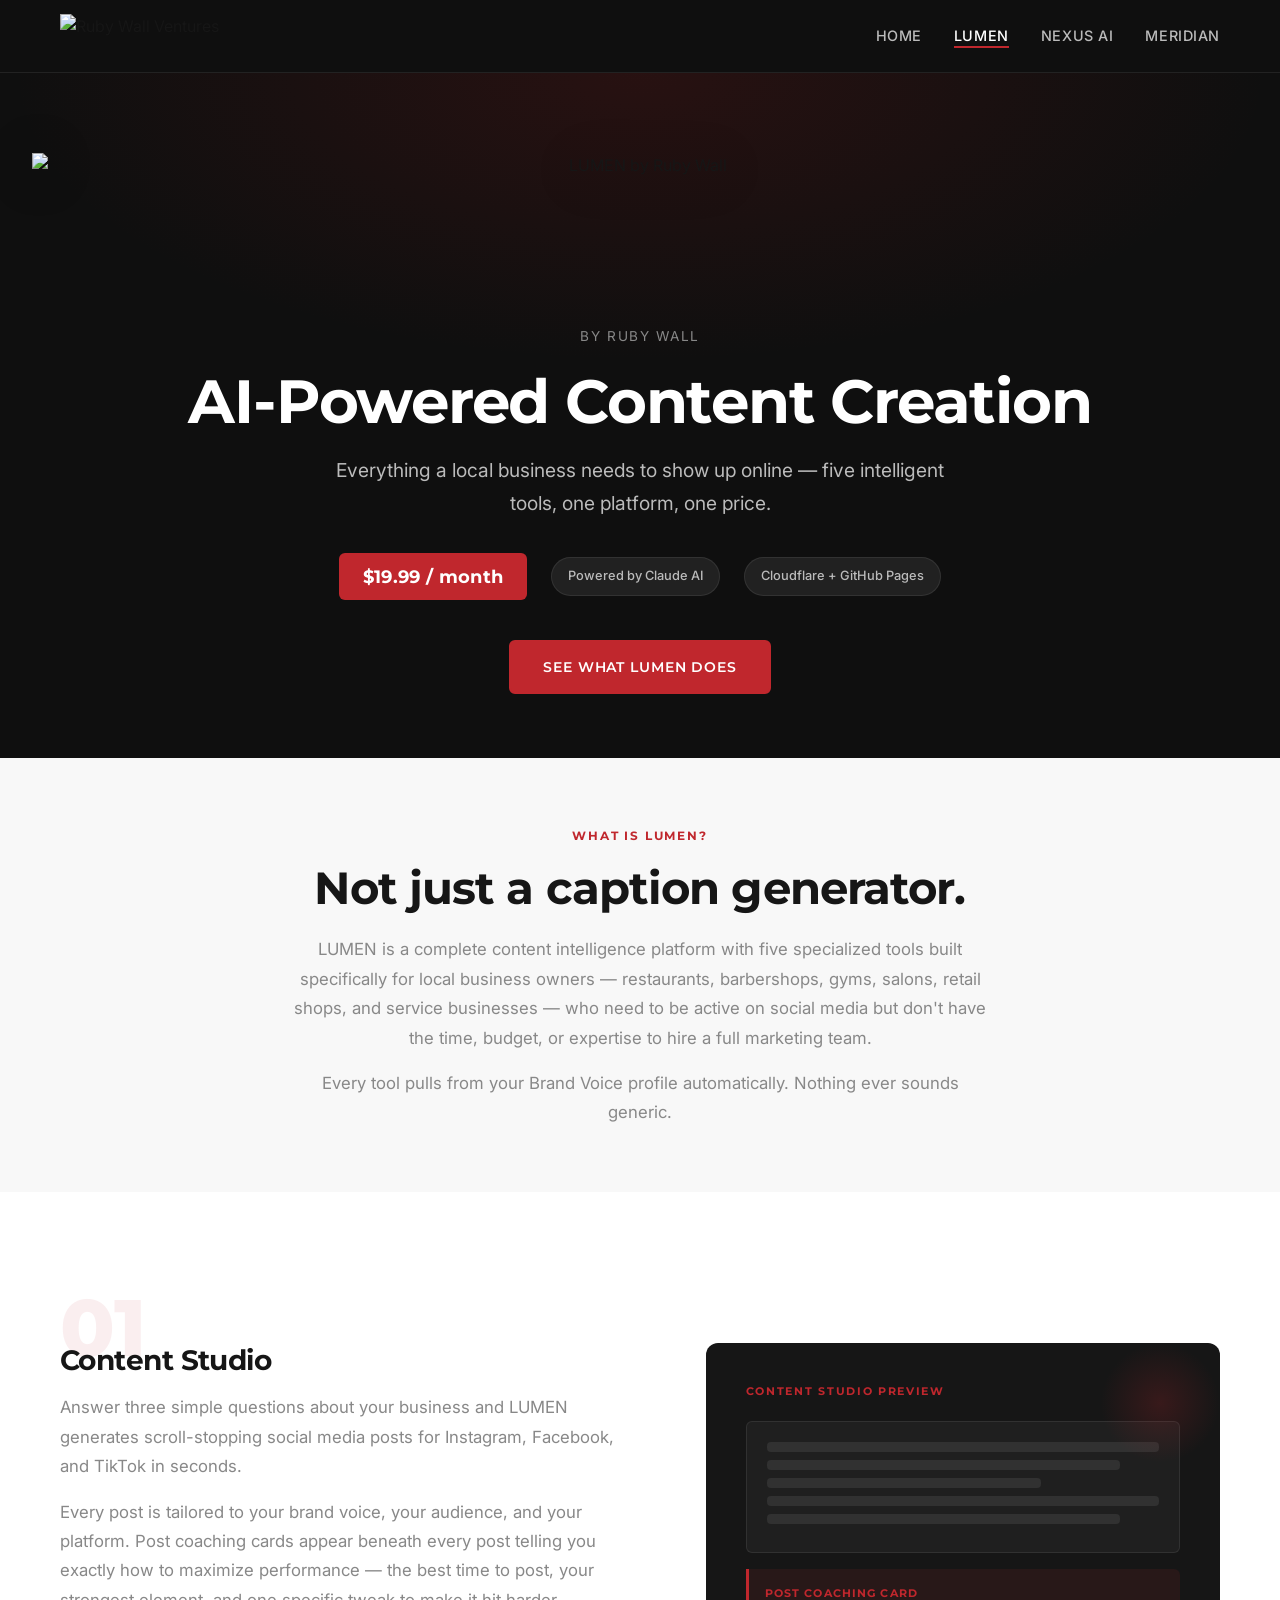
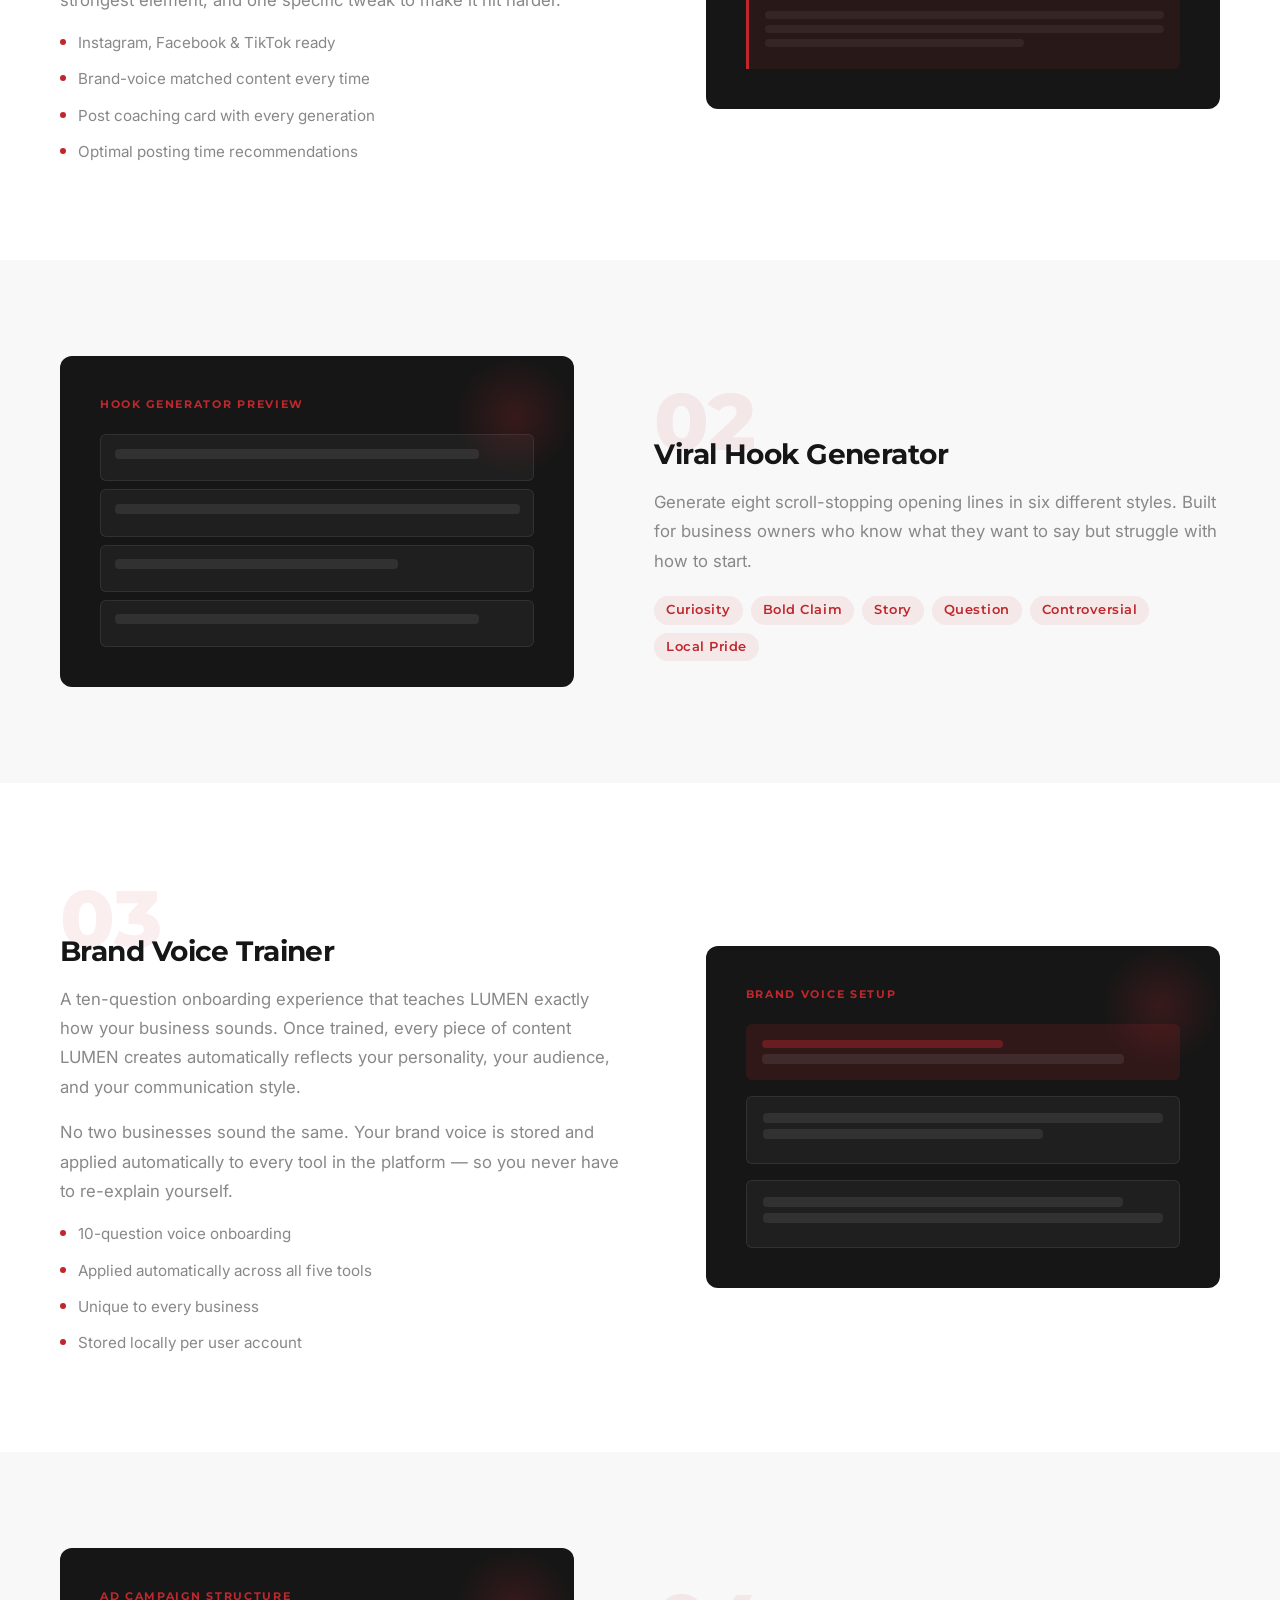
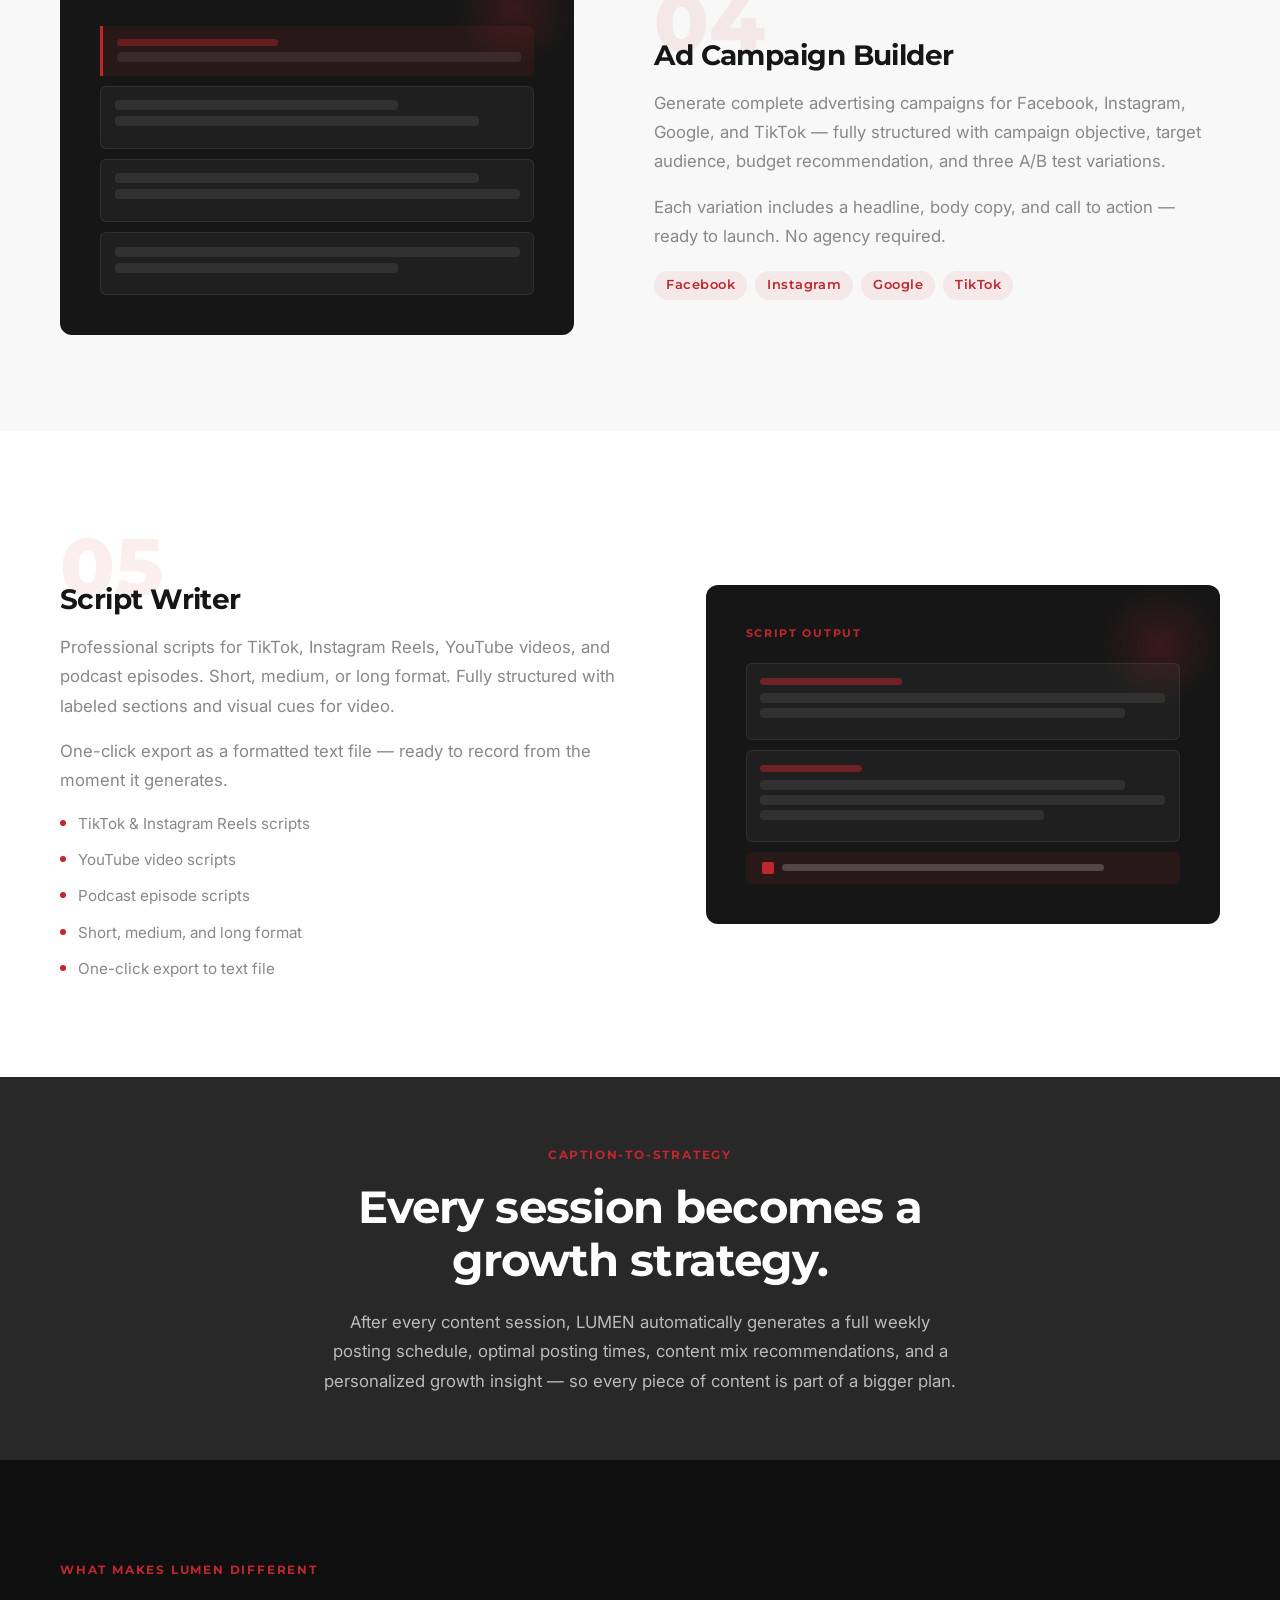
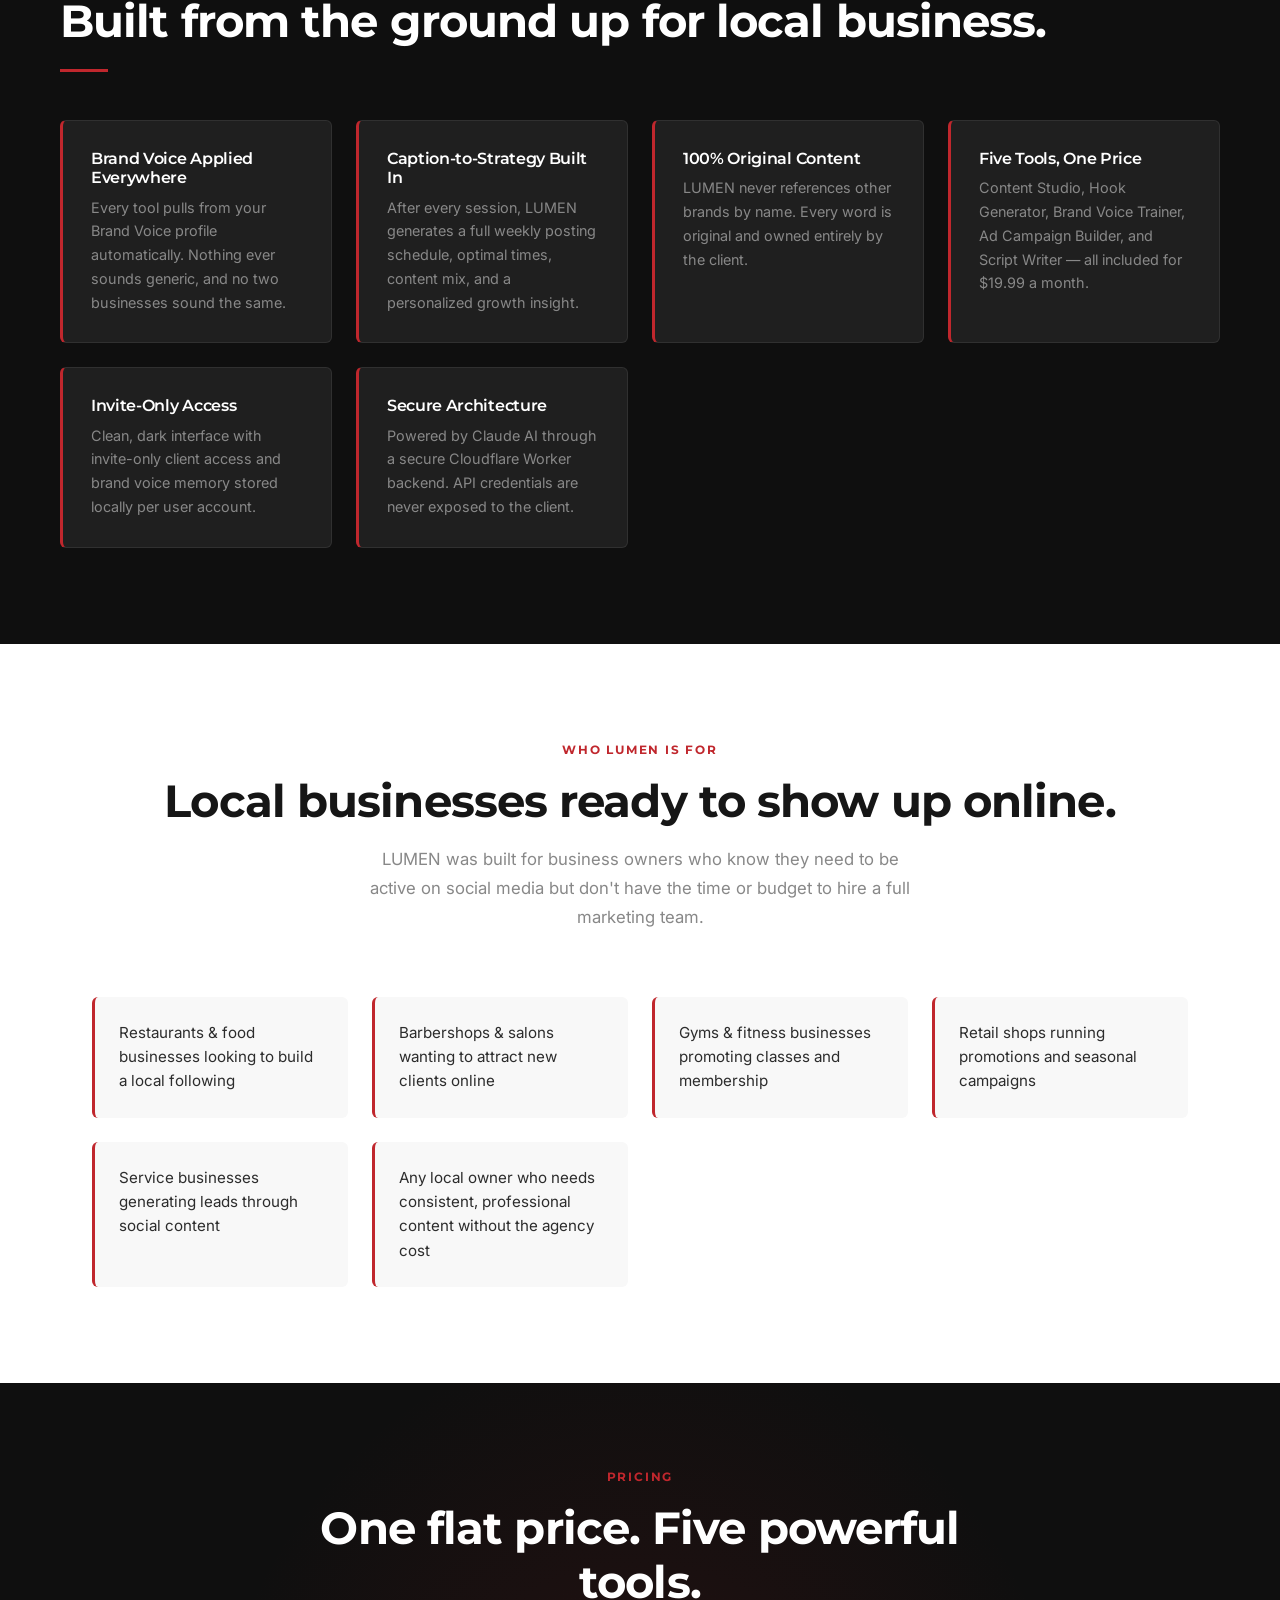
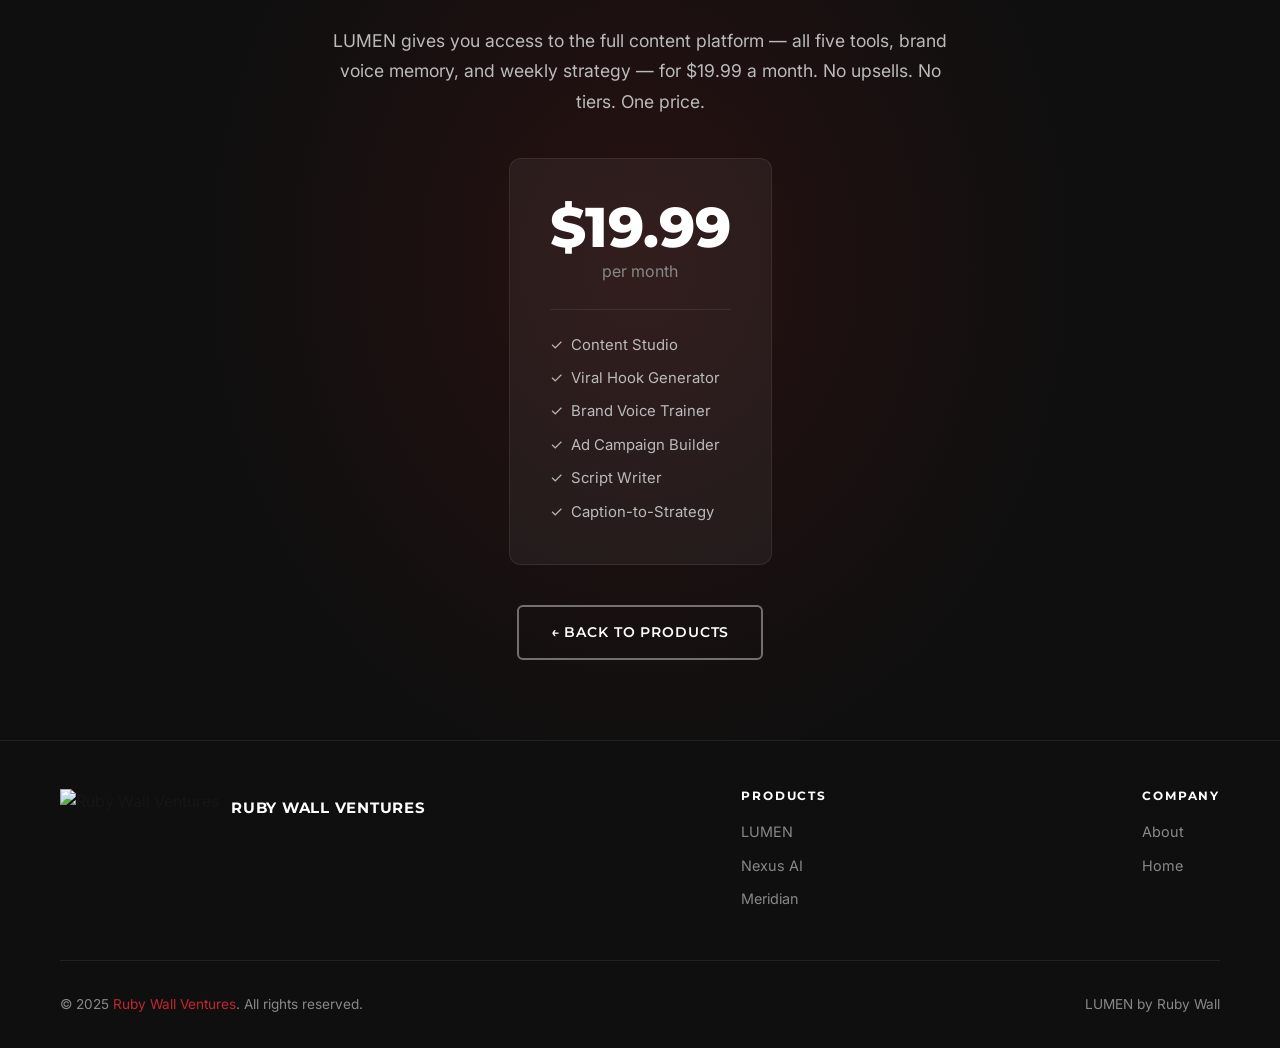
==== lumen.html @ 27b9ac01 "Update lumen.html" ====
<!DOCTYPE html>
<html lang="en">
<head>
  <meta charset="UTF-8" />
  <meta name="viewport" content="width=device-width, initial-scale=1.0" />
  <title>LUMEN — AI Content Creation Platform | Ruby Wall Ventures</title>
  <meta name="description" content="LUMEN is an AI-powered content creation platform built for small and local businesses. Five specialized tools — social posts, viral hooks, brand voice, ad campaigns, and scripts — all for $19.99/month." />
  <link rel="preconnect" href="https://fonts.googleapis.com" />
  <link href="https://fonts.googleapis.com/css2?family=Montserrat:wght@400;600;700;800&family=Inter:wght@400;500;600&display=swap" rel="stylesheet" />
  <link rel="stylesheet" href="css/style.css" />
  <style>
    .lumen-accent { color: #C0272D; }

    .tools-section {
      padding: 6rem 2rem;
      background: var(--light-1);
    }

    .tools-section.alt {
      background: var(--light-2);
    }

    .tool-block {
      max-width: var(--max-width);
      margin: 0 auto;
      display: grid;
      grid-template-columns: 1.1fr 1fr;
      gap: 5rem;
      align-items: center;
    }

    .tool-block.reverse {
      direction: rtl;
    }

    .tool-block.reverse > * {
      direction: ltr;
    }

    .tool-number {
      font-family: 'Montserrat', sans-serif;
      font-size: 5rem;
      font-weight: 800;
      color: rgba(192,39,45,0.08);
      line-height: 1;
      margin-bottom: -1.5rem;
    }

    .tool-content h3 {
      color: var(--dark-2);
      font-size: 1.75rem;
      margin-bottom: 1rem;
    }

    .tool-content p {
      color: var(--gray-mid);
      margin-bottom: 1rem;
    }

    .tool-styles {
      display: flex;
      flex-wrap: wrap;
      gap: 0.5rem;
      margin-top: 1.25rem;
    }

    .style-chip {
      background: rgba(192,39,45,0.08);
      color: var(--red-bright);
      font-size: 0.8rem;
      font-weight: 600;
      padding: 4px 12px;
      border-radius: 20px;
      font-family: 'Montserrat', sans-serif;
      letter-spacing: 0.04em;
    }

    .tool-visual {
      background: var(--dark-2);
      border-radius: var(--radius-md);
      padding: 2.5rem;
      position: relative;
      overflow: hidden;
    }

    .tool-visual::before {
      content: '';
      position: absolute;
      top: 0; right: 0;
      width: 120px; height: 120px;
      background: radial-gradient(circle, rgba(192,39,45,0.2) 0%, transparent 70%);
    }

    .tool-visual-label {
      font-family: 'Montserrat', sans-serif;
      font-size: 0.7rem;
      font-weight: 700;
      letter-spacing: 0.15em;
      text-transform: uppercase;
      color: var(--red-bright);
      margin-bottom: 1.25rem;
    }

    .mock-post {
      background: var(--dark-3);
      border-radius: var(--radius-sm);
      padding: 1.25rem;
      border: 1px solid var(--border-dark);
    }

    .mock-post-line {
      height: 10px;
      background: rgba(255,255,255,0.08);
      border-radius: 4px;
      margin-bottom: 8px;
    }

    .mock-post-line.short { width: 70%; }
    .mock-post-line.med { width: 90%; }
    .mock-post-line.full { width: 100%; }

    .mock-coaching {
      margin-top: 1rem;
      background: rgba(192,39,45,0.1);
      border-left: 3px solid var(--red-bright);
      border-radius: 0 var(--radius-sm) var(--radius-sm) 0;
      padding: 1rem;
    }

    .mock-coaching-title {
      font-size: 0.7rem;
      font-weight: 700;
      letter-spacing: 0.1em;
      text-transform: uppercase;
      color: var(--red-bright);
      margin-bottom: 0.5rem;
      font-family: 'Montserrat', sans-serif;
    }

    .mock-coaching-line {
      height: 8px;
      background: rgba(255,255,255,0.06);
      border-radius: 4px;
      margin-bottom: 6px;
    }

    .mock-coaching-line.short { width: 65%; }

    .what-different {
      background: var(--dark-1);
      padding: 6rem 2rem;
    }

    .what-different-inner {
      max-width: var(--max-width);
      margin: 0 auto;
    }

    .what-different h2 {
      color: var(--light-1);
    }

    .differentiators {
      display: grid;
      grid-template-columns: repeat(auto-fit, minmax(260px, 1fr));
      gap: 1.5rem;
      margin-top: 3rem;
    }

    .differentiator {
      background: var(--dark-3);
      border-radius: var(--radius-sm);
      padding: 1.75rem;
      border: 1px solid var(--border-dark);
      border-left: 3px solid var(--red-bright);
    }

    .differentiator h4 {
      color: var(--light-1);
      margin-bottom: 0.5rem;
      font-size: 1rem;
    }

    .differentiator p {
      color: var(--gray-mid);
      font-size: 0.9rem;
      line-height: 1.65;
    }

    @media (max-width: 860px) {
      .tool-block {
        grid-template-columns: 1fr;
        gap: 2.5rem;
      }
      .tool-block.reverse { direction: ltr; }
      .tool-visual { display: none; }
    }
  </style>
</head>
<body>

  <!-- NAVIGATION -->
  <nav class="nav">
    <div class="nav-inner">
      <a class="nav-logo" href="index.html">
        <img src="images/logo-rwv.png.PNG" alt="Ruby Wall Ventures" />
      </a>
      <ul class="nav-links">
        <li><a href="index.html">Home</a></li>
        <li><a href="lumen.html" class="active">LUMEN</a></li>
        <li><a href="nexus.html">Nexus AI</a></li>
        <li><a href="meridian.html">Meridian</a></li>
      </ul>
      <button class="nav-toggle" aria-label="Toggle menu" onclick="toggleMenu()">
        <span></span><span></span><span></span>
      </button>
    </div>
    <div class="mobile-menu" id="mobileMenu">
      <a href="index.html">Home</a>
      <a href="lumen.html">LUMEN</a>
      <a href="nexus.html">Nexus AI</a>
      <a href="meridian.html">Meridian</a>
    </div>
  </nav>

  <!-- HERO -->
  <section class="hero-product">
    <img src="images/logo-lumen.png.PNG" alt="LUMEN by Ruby Wall" class="hero-product-logo" />
    <p class="hero-product-powered">By Ruby Wall</p>
    <h1>AI-Powered Content Creation</h1>
    <p class="hero-product-tagline">
      Everything a local business needs to show up online — five intelligent tools, one platform, one price.
    </p>
    <div class="hero-product-meta">
      <span class="price-badge">$19.99 / month</span>
      <span class="tech-tag">Powered by Claude AI</span>
      <span class="tech-tag">Cloudflare + GitHub Pages</span>
    </div>
    <a href="#tools" class="btn btn-primary">See What LUMEN Does</a>
  </section>

  <!-- OVERVIEW -->
  <section class="features-section gray" style="padding: 4rem 2rem;">
    <div class="container text-center" style="max-width:760px;">
      <span class="section-label">What Is LUMEN?</span>
      <h2 style="color:var(--dark-2); margin-bottom:1.25rem;">Not just a caption generator.</h2>
      <p style="color:var(--gray-mid);">LUMEN is a complete content intelligence platform with five specialized tools built specifically for local business owners — restaurants, barbershops, gyms, salons, retail shops, and service businesses — who need to be active on social media but don't have the time, budget, or expertise to hire a full marketing team.</p>
      <p style="color:var(--gray-mid); margin-top:1rem;">Every tool pulls from your Brand Voice profile automatically. Nothing ever sounds generic.</p>
    </div>
  </section>

  <!-- THE FIVE TOOLS -->
  <div id="tools">

    <!-- Tool 1: Content Studio -->
    <section class="tools-section">
      <div class="tool-block">
        <div class="tool-content">
          <div class="tool-number">01</div>
          <h3>Content Studio</h3>
          <p>Answer three simple questions about your business and LUMEN generates scroll-stopping social media posts for Instagram, Facebook, and TikTok in seconds.</p>
          <p>Every post is tailored to your brand voice, your audience, and your platform. Post coaching cards appear beneath every post telling you exactly how to maximize performance — the best time to post, your strongest element, and one specific tweak to make it hit harder.</p>
          <ul class="bullet-list mt-1">
            <li>Instagram, Facebook &amp; TikTok ready</li>
            <li>Brand-voice matched content every time</li>
            <li>Post coaching card with every generation</li>
            <li>Optimal posting time recommendations</li>
          </ul>
        </div>
        <div class="tool-visual">
          <div class="tool-visual-label">Content Studio Preview</div>
          <div class="mock-post">
            <div class="mock-post-line full"></div>
            <div class="mock-post-line med"></div>
            <div class="mock-post-line short"></div>
            <div class="mock-post-line full"></div>
            <div class="mock-post-line med"></div>
          </div>
          <div class="mock-coaching">
            <div class="mock-coaching-title">Post Coaching Card</div>
            <div class="mock-coaching-line full"></div>
            <div class="mock-coaching-line med"></div>
            <div class="mock-coaching-line short"></div>
          </div>
        </div>
      </div>
    </section>

    <!-- Tool 2: Viral Hook Generator -->
    <section class="tools-section alt">
      <div class="tool-block reverse">
        <div class="tool-content">
          <div class="tool-number">02</div>
          <h3>Viral Hook Generator</h3>
          <p>Generate eight scroll-stopping opening lines in six different styles. Built for business owners who know what they want to say but struggle with how to start.</p>
          <div class="tool-styles">
            <span class="style-chip">Curiosity</span>
            <span class="style-chip">Bold Claim</span>
            <span class="style-chip">Story</span>
            <span class="style-chip">Question</span>
            <span class="style-chip">Controversial</span>
            <span class="style-chip">Local Pride</span>
          </div>
        </div>
        <div class="tool-visual">
          <div class="tool-visual-label">Hook Generator Preview</div>
          <div style="display:flex;flex-direction:column;gap:8px;">
            <div class="mock-post" style="padding:0.85rem;">
              <div class="mock-post-line med"></div>
            </div>
            <div class="mock-post" style="padding:0.85rem;">
              <div class="mock-post-line full"></div>
            </div>
            <div class="mock-post" style="padding:0.85rem;">
              <div class="mock-post-line short"></div>
            </div>
            <div class="mock-post" style="padding:0.85rem;">
              <div class="mock-post-line med"></div>
            </div>
          </div>
        </div>
      </div>
    </section>

    <!-- Tool 3: Brand Voice Trainer -->
    <section class="tools-section">
      <div class="tool-block">
        <div class="tool-content">
          <div class="tool-number">03</div>
          <h3>Brand Voice Trainer</h3>
          <p>A ten-question onboarding experience that teaches LUMEN exactly how your business sounds. Once trained, every piece of content LUMEN creates automatically reflects your personality, your audience, and your communication style.</p>
          <p>No two businesses sound the same. Your brand voice is stored and applied automatically to every tool in the platform — so you never have to re-explain yourself.</p>
          <ul class="bullet-list mt-1">
            <li>10-question voice onboarding</li>
            <li>Applied automatically across all five tools</li>
            <li>Unique to every business</li>
            <li>Stored locally per user account</li>
          </ul>
        </div>
        <div class="tool-visual">
          <div class="tool-visual-label">Brand Voice Setup</div>
          <div style="display:flex;flex-direction:column;gap:1rem;">
            <div style="background:rgba(192,39,45,0.15);border-radius:6px;padding:1rem;">
              <div style="height:8px;background:rgba(192,39,45,0.4);border-radius:4px;width:60%;margin-bottom:6px;"></div>
              <div class="mock-post-line med" style="margin:0;"></div>
            </div>
            <div style="background:var(--dark-3);border-radius:6px;padding:1rem;border:1px solid var(--border-dark);">
              <div class="mock-post-line full" style="margin-bottom:6px;"></div>
              <div class="mock-post-line short"></div>
            </div>
            <div style="background:var(--dark-3);border-radius:6px;padding:1rem;border:1px solid var(--border-dark);">
              <div class="mock-post-line med" style="margin-bottom:6px;"></div>
              <div class="mock-post-line full"></div>
            </div>
          </div>
        </div>
      </div>
    </section>

    <!-- Tool 4: Ad Campaign Builder -->
    <section class="tools-section alt">
      <div class="tool-block reverse">
        <div class="tool-content">
          <div class="tool-number">04</div>
          <h3>Ad Campaign Builder</h3>
          <p>Generate complete advertising campaigns for Facebook, Instagram, Google, and TikTok — fully structured with campaign objective, target audience, budget recommendation, and three A/B test variations.</p>
          <p>Each variation includes a headline, body copy, and call to action — ready to launch. No agency required.</p>
          <div class="tool-styles" style="margin-top:1.25rem;">
            <span class="style-chip">Facebook</span>
            <span class="style-chip">Instagram</span>
            <span class="style-chip">Google</span>
            <span class="style-chip">TikTok</span>
          </div>
        </div>
        <div class="tool-visual">
          <div class="tool-visual-label">Ad Campaign Structure</div>
          <div style="display:flex;flex-direction:column;gap:10px;">
            <div style="background:rgba(192,39,45,0.1);border-left:3px solid var(--red-bright);padding:0.85rem;border-radius:0 6px 6px 0;">
              <div style="height:7px;background:rgba(192,39,45,0.4);border-radius:4px;width:40%;margin-bottom:6px;"></div>
              <div class="mock-post-line full" style="margin:0;"></div>
            </div>
            <div class="mock-post" style="padding:0.85rem;">
              <div class="mock-post-line short" style="margin-bottom:6px;"></div>
              <div class="mock-post-line med"></div>
            </div>
            <div class="mock-post" style="padding:0.85rem;">
              <div class="mock-post-line med" style="margin-bottom:6px;"></div>
              <div class="mock-post-line full"></div>
            </div>
            <div class="mock-post" style="padding:0.85rem;">
              <div class="mock-post-line full" style="margin-bottom:6px;"></div>
              <div class="mock-post-line short"></div>
            </div>
          </div>
        </div>
      </div>
    </section>

    <!-- Tool 5: Script Writer -->
    <section class="tools-section">
      <div class="tool-block">
        <div class="tool-content">
          <div class="tool-number">05</div>
          <h3>Script Writer</h3>
          <p>Professional scripts for TikTok, Instagram Reels, YouTube videos, and podcast episodes. Short, medium, or long format. Fully structured with labeled sections and visual cues for video.</p>
          <p>One-click export as a formatted text file — ready to record from the moment it generates.</p>
          <ul class="bullet-list mt-1">
            <li>TikTok &amp; Instagram Reels scripts</li>
            <li>YouTube video scripts</li>
            <li>Podcast episode scripts</li>
            <li>Short, medium, and long format</li>
            <li>One-click export to text file</li>
          </ul>
        </div>
        <div class="tool-visual">
          <div class="tool-visual-label">Script Output</div>
          <div style="display:flex;flex-direction:column;gap:10px;">
            <div style="background:rgba(255,255,255,0.04);border-radius:6px;padding:0.85rem;border:1px solid var(--border-dark);">
              <div style="height:7px;background:rgba(192,39,45,0.5);border-radius:4px;width:35%;margin-bottom:8px;"></div>
              <div class="mock-post-line full" style="margin-bottom:5px;"></div>
              <div class="mock-post-line med"></div>
            </div>
            <div style="background:rgba(255,255,255,0.04);border-radius:6px;padding:0.85rem;border:1px solid var(--border-dark);">
              <div style="height:7px;background:rgba(192,39,45,0.5);border-radius:4px;width:25%;margin-bottom:8px;"></div>
              <div class="mock-post-line med" style="margin-bottom:5px;"></div>
              <div class="mock-post-line full" style="margin-bottom:5px;"></div>
              <div class="mock-post-line short"></div>
            </div>
            <div style="background:rgba(192,39,45,0.1);border-radius:6px;padding:0.6rem 1rem;cursor:pointer;display:flex;align-items:center;gap:8px;">
              <div style="width:12px;height:12px;background:var(--red-bright);border-radius:2px;flex-shrink:0;"></div>
              <div style="height:7px;background:rgba(255,255,255,0.2);border-radius:4px;width:80%;"></div>
            </div>
          </div>
        </div>
      </div>
    </section>

  </div><!-- end #tools -->

  <!-- CAPTION TO STRATEGY -->
  <section style="padding:4rem 2rem;background:var(--dark-4);">
    <div class="container text-center" style="max-width:700px;">
      <span class="section-label">Caption-to-Strategy</span>
      <h2 style="color:var(--light-1);margin-bottom:1.25rem;">Every session becomes a growth strategy.</h2>
      <p style="color:var(--gray-light);">After every content session, LUMEN automatically generates a full weekly posting schedule, optimal posting times, content mix recommendations, and a personalized growth insight — so every piece of content is part of a bigger plan.</p>
    </div>
  </section>

  <!-- WHAT MAKES LUMEN DIFFERENT -->
  <section class="what-different">
    <div class="what-different-inner">
      <span class="section-label">What Makes LUMEN Different</span>
      <h2>Built from the ground up for local business.</h2>
      <div class="divider"></div>
      <div class="differentiators">
        <div class="differentiator">
          <h4>Brand Voice Applied Everywhere</h4>
          <p>Every tool pulls from your Brand Voice profile automatically. Nothing ever sounds generic, and no two businesses sound the same.</p>
        </div>
        <div class="differentiator">
          <h4>Caption-to-Strategy Built In</h4>
          <p>After every session, LUMEN generates a full weekly posting schedule, optimal times, content mix, and a personalized growth insight.</p>
        </div>
        <div class="differentiator">
          <h4>100% Original Content</h4>
          <p>LUMEN never references other brands by name. Every word is original and owned entirely by the client.</p>
        </div>
        <div class="differentiator">
          <h4>Five Tools, One Price</h4>
          <p>Content Studio, Hook Generator, Brand Voice Trainer, Ad Campaign Builder, and Script Writer — all included for $19.99 a month.</p>
        </div>
        <div class="differentiator">
          <h4>Invite-Only Access</h4>
          <p>Clean, dark interface with invite-only client access and brand voice memory stored locally per user account.</p>
        </div>
        <div class="differentiator">
          <h4>Secure Architecture</h4>
          <p>Powered by Claude AI through a secure Cloudflare Worker backend. API credentials are never exposed to the client.</p>
        </div>
      </div>
    </div>
  </section>

  <!-- WHO IT'S FOR -->
  <section class="audience-section">
    <div class="container">
      <div class="section-header">
        <span class="section-label">Who LUMEN Is For</span>
        <h2 style="color:var(--dark-2);">Local businesses ready to show up online.</h2>
        <p>LUMEN was built for business owners who know they need to be active on social media but don't have the time or budget to hire a full marketing team.</p>
      </div>
      <div class="audience-grid">
        <div class="audience-item">Restaurants &amp; food businesses looking to build a local following</div>
        <div class="audience-item">Barbershops &amp; salons wanting to attract new clients online</div>
        <div class="audience-item">Gyms &amp; fitness businesses promoting classes and membership</div>
        <div class="audience-item">Retail shops running promotions and seasonal campaigns</div>
        <div class="audience-item">Service businesses generating leads through social content</div>
        <div class="audience-item">Any local owner who needs consistent, professional content without the agency cost</div>
      </div>
    </div>
  </section>

  <!-- PRICING CTA -->
  <section class="cta-section">
    <div class="cta-inner">
      <span class="section-label">Pricing</span>
      <h2>One flat price. Five powerful tools.</h2>
      <p>LUMEN gives you access to the full content platform — all five tools, brand voice memory, and weekly strategy — for $19.99 a month. No upsells. No tiers. One price.</p>
      <div style="background:rgba(255,255,255,0.05);border:1px solid var(--border-dark);border-radius:var(--radius-md);padding:2.5rem;margin-bottom:2.5rem;display:inline-block;">
        <div style="font-family:'Montserrat',sans-serif;font-size:3.5rem;font-weight:800;color:var(--light-1);line-height:1;">$19.99</div>
        <div style="color:var(--gray-mid);font-size:1rem;margin-top:0.25rem;">per month</div>
        <div style="height:1px;background:var(--border-dark);margin:1.5rem 0;"></div>
        <ul style="list-style:none;display:flex;flex-direction:column;gap:0.6rem;text-align:left;">
          <li style="color:var(--gray-light);font-size:0.93rem;">✓&nbsp; Content Studio</li>
          <li style="color:var(--gray-light);font-size:0.93rem;">✓&nbsp; Viral Hook Generator</li>
          <li style="color:var(--gray-light);font-size:0.93rem;">✓&nbsp; Brand Voice Trainer</li>
          <li style="color:var(--gray-light);font-size:0.93rem;">✓&nbsp; Ad Campaign Builder</li>
          <li style="color:var(--gray-light);font-size:0.93rem;">✓&nbsp; Script Writer</li>
          <li style="color:var(--gray-light);font-size:0.93rem;">✓&nbsp; Caption-to-Strategy</li>
        </ul>
      </div>
      <div class="cta-actions">
        <a href="index.html#products" class="btn btn-outline">← Back to Products</a>
      </div>
    </div>
  </section>

  <!-- FOOTER -->
  <footer class="footer">
    <div class="footer-inner">
      <div class="footer-top">
        <div class="footer-brand">
          <img src="images/logo-rwv.png.PNG" alt="Ruby Wall Ventures" />
          <span class="footer-brand-name">Ruby Wall Ventures</span>
        </div>
        <div class="footer-links-group">
          <h5>Products</h5>
          <ul>
            <li><a href="lumen.html">LUMEN</a></li>
            <li><a href="nexus.html">Nexus AI</a></li>
            <li><a href="meridian.html">Meridian</a></li>
          </ul>
        </div>
        <div class="footer-links-group">
          <h5>Company</h5>
          <ul>
            <li><a href="index.html#about">About</a></li>
            <li><a href="index.html">Home</a></li>
          </ul>
        </div>
      </div>
      <div class="footer-bottom">
        <p class="footer-copy">&copy; 2025 <span>Ruby Wall Ventures</span>. All rights reserved.</p>
        <p class="footer-tagline">LUMEN by Ruby Wall</p>
      </div>
    </div>
  </footer>

  <script>
    function toggleMenu() {
      document.getElementById('mobileMenu').classList.toggle('open');
    }
  </script>

</body>
</html>
---- css/style.css ----
/* ===== CSS VARIABLES & RESET ===== */
:root {
  --red-primary: #8B1A1A;
  --red-light: #B02020;
  --red-bright: #C0272D;
  --charcoal: #2C2C2C;
  --dark-1: #0F0F0F;
  --dark-2: #161616;
  --dark-3: #1F1F1F;
  --dark-4: #282828;
  --light-1: #FFFFFF;
  --light-2: #F8F8F8;
  --light-3: #EDEDED;
  --gray-mid: #888888;
  --gray-light: #BBBBBB;
  --border-dark: rgba(255,255,255,0.08);
  --border-light: rgba(0,0,0,0.08);
  --shadow-sm: 0 2px 8px rgba(0,0,0,0.15);
  --shadow-md: 0 4px 24px rgba(0,0,0,0.25);
  --shadow-lg: 0 8px 48px rgba(0,0,0,0.35);
  --transition: 0.25s ease;
  --radius-sm: 6px;
  --radius-md: 12px;
  --radius-lg: 20px;
  --max-width: 1160px;
}

*, *::before, *::after {
  box-sizing: border-box;
  margin: 0;
  padding: 0;
}

html {
  scroll-behavior: smooth;
}

body {
  font-family: 'Inter', -apple-system, BlinkMacSystemFont, 'Segoe UI', sans-serif;
  color: var(--dark-2);
  background: var(--light-1);
  line-height: 1.6;
  -webkit-font-smoothing: antialiased;
}

img {
  max-width: 100%;
  height: auto;
  display: block;
}

a {
  text-decoration: none;
  color: inherit;
}

ul {
  list-style: none;
}

/* ===== TYPOGRAPHY ===== */
h1, h2, h3, h4, h5 {
  font-family: 'Montserrat', 'Inter', sans-serif;
  font-weight: 700;
  line-height: 1.2;
  letter-spacing: -0.02em;
}

h1 { font-size: clamp(2.2rem, 5vw, 3.8rem); }
h2 { font-size: clamp(1.8rem, 3.5vw, 2.8rem); }
h3 { font-size: clamp(1.3rem, 2.5vw, 1.8rem); }
h4 { font-size: 1.2rem; font-weight: 600; }

p {
  font-size: 1.05rem;
  line-height: 1.75;
  color: inherit;
}

/* ===== NAVIGATION ===== */
.nav {
  position: sticky;
  top: 0;
  z-index: 1000;
  background: var(--dark-1);
  border-bottom: 1px solid var(--border-dark);
  padding: 0 2rem;
}

.nav-inner {
  max-width: var(--max-width);
  margin: 0 auto;
  display: flex;
  align-items: center;
  justify-content: space-between;
  height: 72px;
}

.nav-logo {
  display: flex;
  align-items: center;
  gap: 12px;
  flex-shrink: 0;
}

.nav-logo img {
  height: 44px;
  width: auto;
}

.nav-logo-text {
  font-family: 'Montserrat', sans-serif;
  font-weight: 700;
  font-size: 1rem;
  color: var(--light-1);
  letter-spacing: 0.05em;
  text-transform: uppercase;
}

.nav-links {
  display: flex;
  align-items: center;
  gap: 2rem;
}

.nav-links a {
  color: var(--gray-light);
  font-size: 0.9rem;
  font-weight: 500;
  letter-spacing: 0.04em;
  text-transform: uppercase;
  transition: color var(--transition);
  position: relative;
}

.nav-links a::after {
  content: '';
  position: absolute;
  bottom: -4px;
  left: 0;
  width: 0;
  height: 2px;
  background: var(--red-bright);
  transition: width var(--transition);
}

.nav-links a:hover {
  color: var(--light-1);
}

.nav-links a:hover::after,
.nav-links a.active::after {
  width: 100%;
}

.nav-links a.active {
  color: var(--light-1);
}

.nav-toggle {
  display: none;
  flex-direction: column;
  gap: 5px;
  cursor: pointer;
  padding: 4px;
  background: none;
  border: none;
}

.nav-toggle span {
  display: block;
  width: 24px;
  height: 2px;
  background: var(--light-1);
  transition: var(--transition);
}

.mobile-menu {
  display: none;
  position: absolute;
  top: 72px;
  left: 0;
  right: 0;
  background: var(--dark-2);
  border-bottom: 1px solid var(--border-dark);
  padding: 1.5rem 2rem;
  flex-direction: column;
  gap: 1.2rem;
}

.mobile-menu.open {
  display: flex;
}

.mobile-menu a {
  color: var(--gray-light);
  font-size: 1rem;
  font-weight: 500;
  letter-spacing: 0.04em;
  text-transform: uppercase;
  padding: 0.5rem 0;
  border-bottom: 1px solid var(--border-dark);
  transition: color var(--transition);
}

.mobile-menu a:last-child {
  border-bottom: none;
}

.mobile-menu a:hover {
  color: var(--light-1);
}

/* ===== CONTAINER ===== */
.container {
  max-width: var(--max-width);
  margin: 0 auto;
  padding: 0 2rem;
}

/* ===== BUTTONS ===== */
.btn {
  display: inline-flex;
  align-items: center;
  gap: 8px;
  padding: 0.85rem 2rem;
  border-radius: var(--radius-sm);
  font-family: 'Montserrat', sans-serif;
  font-weight: 600;
  font-size: 0.9rem;
  letter-spacing: 0.06em;
  text-transform: uppercase;
  transition: all var(--transition);
  cursor: pointer;
  border: 2px solid transparent;
}

.btn-primary {
  background: var(--red-bright);
  color: var(--light-1);
  border-color: var(--red-bright);
}

.btn-primary:hover {
  background: var(--red-light);
  border-color: var(--red-light);
  transform: translateY(-1px);
  box-shadow: 0 4px 16px rgba(192, 39, 45, 0.4);
}

.btn-outline {
  background: transparent;
  color: var(--light-1);
  border-color: rgba(255,255,255,0.4);
}

.btn-outline:hover {
  background: rgba(255,255,255,0.1);
  border-color: var(--light-1);
  transform: translateY(-1px);
}

.btn-outline-dark {
  background: transparent;
  color: var(--red-bright);
  border-color: var(--red-bright);
}

.btn-outline-dark:hover {
  background: var(--red-bright);
  color: var(--light-1);
  transform: translateY(-1px);
}

/* ===== SECTION LABELS ===== */
.section-label {
  display: inline-block;
  font-family: 'Montserrat', sans-serif;
  font-size: 0.75rem;
  font-weight: 700;
  letter-spacing: 0.15em;
  text-transform: uppercase;
  color: var(--red-bright);
  margin-bottom: 1rem;
}

/* ===== DIVIDER ===== */
.divider {
  width: 48px;
  height: 3px;
  background: var(--red-bright);
  margin: 1.25rem 0 1.75rem;
}

.divider-center {
  margin: 1.25rem auto 1.75rem;
}

/* ===== HOMEPAGE HERO ===== */
.hero-home {
  background: var(--dark-1);
  min-height: 100vh;
  display: flex;
  flex-direction: column;
  align-items: center;
  justify-content: center;
  text-align: center;
  padding: 6rem 2rem 4rem;
  position: relative;
  overflow: hidden;
}

.hero-home::before {
  content: '';
  position: absolute;
  inset: 0;
  background:
    radial-gradient(ellipse 60% 50% at 50% 0%, rgba(139, 26, 26, 0.18) 0%, transparent 70%),
    radial-gradient(ellipse 40% 30% at 20% 80%, rgba(139, 26, 26, 0.08) 0%, transparent 60%);
  pointer-events: none;
}

.hero-home-logo {
  width: clamp(180px, 25vw, 280px);
  height: auto;
  margin-bottom: 2.5rem;
  position: relative;
  filter: drop-shadow(0 8px 32px rgba(139, 26, 26, 0.3));
}

.hero-home h1 {
  color: var(--light-1);
  margin-bottom: 1.2rem;
  position: relative;
  max-width: 800px;
}

.hero-home h1 span {
  color: var(--red-bright);
}

.hero-home p {
  color: var(--gray-light);
  font-size: clamp(1rem, 2vw, 1.25rem);
  max-width: 600px;
  margin: 0 auto 2.5rem;
  position: relative;
}

.hero-home-actions {
  display: flex;
  gap: 1rem;
  flex-wrap: wrap;
  justify-content: center;
  position: relative;
}

.scroll-hint {
  position: absolute;
  bottom: 2.5rem;
  left: 50%;
  transform: translateX(-50%);
  display: flex;
  flex-direction: column;
  align-items: center;
  gap: 8px;
  color: var(--gray-mid);
  font-size: 0.75rem;
  letter-spacing: 0.1em;
  text-transform: uppercase;
}

.scroll-hint-arrow {
  width: 20px;
  height: 20px;
  border-right: 2px solid var(--gray-mid);
  border-bottom: 2px solid var(--gray-mid);
  transform: rotate(45deg);
  animation: bounce 1.5s infinite;
}

@keyframes bounce {
  0%, 100% { transform: rotate(45deg) translateY(0); }
  50% { transform: rotate(45deg) translateY(4px); }
}

/* ===== PRODUCTS SECTION (HOMEPAGE) ===== */
.products-section {
  background: var(--light-2);
  padding: 6rem 2rem;
}

.section-header {
  text-align: center;
  margin-bottom: 4rem;
}

.section-header .section-label {
  display: block;
  text-align: center;
}

.section-header h2 {
  color: var(--dark-2);
}

.section-header p {
  color: var(--gray-mid);
  max-width: 560px;
  margin: 1rem auto 0;
}

.products-grid {
  display: grid;
  grid-template-columns: repeat(auto-fit, minmax(300px, 1fr));
  gap: 2rem;
  max-width: var(--max-width);
  margin: 0 auto;
}

.product-card {
  background: var(--light-1);
  border-radius: var(--radius-md);
  padding: 2.5rem 2rem;
  box-shadow: var(--shadow-sm);
  border: 1px solid var(--border-light);
  display: flex;
  flex-direction: column;
  align-items: center;
  text-align: center;
  transition: all var(--transition);
  position: relative;
  overflow: hidden;
}

.product-card::before {
  content: '';
  position: absolute;
  top: 0;
  left: 0;
  right: 0;
  height: 3px;
  background: var(--red-bright);
  transform: scaleX(0);
  transition: transform var(--transition);
}

.product-card:hover {
  box-shadow: var(--shadow-md);
  transform: translateY(-4px);
}

.product-card:hover::before {
  transform: scaleX(1);
}

.product-card-logo {
  width: 180px;
  height: 100px;
  object-fit: contain;
  margin-bottom: 1.5rem;
}

.product-card h3 {
  color: var(--dark-2);
  margin-bottom: 0.75rem;
}

.product-card p {
  color: var(--gray-mid);
  font-size: 0.95rem;
  margin-bottom: 1.5rem;
  flex-grow: 1;
}

.product-card-badge {
  display: inline-block;
  background: rgba(192, 39, 45, 0.08);
  color: var(--red-bright);
  font-size: 0.8rem;
  font-weight: 600;
  padding: 4px 12px;
  border-radius: 20px;
  margin-bottom: 1.5rem;
  font-family: 'Montserrat', sans-serif;
  letter-spacing: 0.04em;
}

/* ===== ABOUT SECTION (HOMEPAGE) ===== */
.about-section {
  background: var(--dark-3);
  padding: 6rem 2rem;
  color: var(--light-1);
}

.about-inner {
  max-width: var(--max-width);
  margin: 0 auto;
  display: grid;
  grid-template-columns: 1fr 1.6fr;
  gap: 5rem;
  align-items: center;
}

.about-logo-col {
  display: flex;
  justify-content: center;
}

.about-logo-img {
  width: clamp(160px, 20vw, 240px);
  height: auto;
  filter: drop-shadow(0 4px 24px rgba(139, 26, 26, 0.4));
}

.about-text h2 {
  color: var(--light-1);
  margin-bottom: 0;
}

.about-text .divider {
  margin-top: 1.25rem;
}

.about-text p {
  color: var(--gray-light);
  margin-bottom: 1.25rem;
}

.about-text p:last-of-type {
  margin-bottom: 0;
}

/* ===== PRODUCT PAGE HERO ===== */
.hero-product {
  background: var(--dark-1);
  padding: 5rem 2rem 4rem;
  text-align: center;
  position: relative;
  overflow: hidden;
}

.hero-product::before {
  content: '';
  position: absolute;
  inset: 0;
  background: radial-gradient(ellipse 70% 60% at 50% 0%, rgba(139, 26, 26, 0.2) 0%, transparent 70%);
  pointer-events: none;
}

.hero-product-logo {
  height: clamp(80px, 12vw, 140px);
  width: auto;
  margin: 0 auto 2rem;
  position: relative;
  filter: drop-shadow(0 4px 24px rgba(0,0,0,0.4));
}

.hero-product-powered {
  color: var(--gray-mid);
  font-size: 0.85rem;
  letter-spacing: 0.12em;
  text-transform: uppercase;
  margin-bottom: 1rem;
  position: relative;
}

.hero-product h1 {
  color: var(--light-1);
  margin-bottom: 1rem;
  position: relative;
}

.hero-product-tagline {
  color: var(--gray-light);
  font-size: clamp(1rem, 2vw, 1.2rem);
  max-width: 640px;
  margin: 0 auto 2rem;
  position: relative;
}

.hero-product-meta {
  display: flex;
  align-items: center;
  justify-content: center;
  gap: 1.5rem;
  flex-wrap: wrap;
  position: relative;
  margin-bottom: 2.5rem;
}

.price-badge {
  background: var(--red-bright);
  color: var(--light-1);
  font-family: 'Montserrat', sans-serif;
  font-weight: 700;
  font-size: 1.1rem;
  padding: 0.6rem 1.5rem;
  border-radius: var(--radius-sm);
  letter-spacing: 0.02em;
}

.tech-tag {
  background: rgba(255,255,255,0.08);
  color: var(--gray-light);
  font-size: 0.8rem;
  font-weight: 500;
  padding: 0.5rem 1rem;
  border-radius: 20px;
  border: 1px solid var(--border-dark);
}

/* ===== FEATURES SECTION ===== */
.features-section {
  padding: 6rem 2rem;
  background: var(--light-1);
}

.features-section.dark {
  background: var(--dark-2);
  color: var(--light-1);
}

.features-section.gray {
  background: var(--light-2);
}

.features-grid {
  display: grid;
  grid-template-columns: repeat(auto-fit, minmax(280px, 1fr));
  gap: 2rem;
  max-width: var(--max-width);
  margin: 0 auto;
}

.feature-card {
  background: var(--light-1);
  border-radius: var(--radius-md);
  padding: 2rem;
  border: 1px solid var(--border-light);
  box-shadow: var(--shadow-sm);
  transition: all var(--transition);
}

.feature-card:hover {
  box-shadow: var(--shadow-md);
  transform: translateY(-2px);
}

.feature-card.dark {
  background: var(--dark-3);
  border-color: var(--border-dark);
}

.feature-card.dark h4 {
  color: var(--light-1);
}

.feature-card.dark p {
  color: var(--gray-light);
}

.feature-icon {
  width: 48px;
  height: 48px;
  background: rgba(192, 39, 45, 0.1);
  border-radius: var(--radius-sm);
  display: flex;
  align-items: center;
  justify-content: center;
  margin-bottom: 1.25rem;
}

.feature-icon svg {
  width: 24px;
  height: 24px;
  stroke: var(--red-bright);
  fill: none;
  stroke-width: 1.75;
  stroke-linecap: round;
  stroke-linejoin: round;
}

.feature-card h4 {
  color: var(--dark-2);
  margin-bottom: 0.6rem;
  font-size: 1.1rem;
}

.feature-card p {
  color: var(--gray-mid);
  font-size: 0.95rem;
  line-height: 1.65;
}

/* ===== SPLIT SECTION ===== */
.split-section {
  padding: 6rem 2rem;
}

.split-section.dark {
  background: var(--dark-2);
}

.split-inner {
  max-width: var(--max-width);
  margin: 0 auto;
  display: grid;
  grid-template-columns: 1fr 1fr;
  gap: 5rem;
  align-items: center;
}

.split-inner.reverse {
  direction: rtl;
}

.split-inner.reverse > * {
  direction: ltr;
}

.split-text .section-label {
  display: block;
}

.split-text h2 {
  margin-bottom: 0;
}

.split-text .divider {
  margin-top: 1.25rem;
}

.split-text p {
  margin-bottom: 1.1rem;
}

.split-text p:last-of-type {
  margin-bottom: 1.75rem;
}

.dark .split-text h2,
.split-section.dark .split-text h2 {
  color: var(--light-1);
}

.dark .split-text p,
.split-section.dark .split-text p {
  color: var(--gray-light);
}

.split-visual {
  display: flex;
  justify-content: center;
  align-items: center;
}

.split-logo {
  width: clamp(160px, 22vw, 260px);
  height: auto;
  filter: drop-shadow(0 8px 32px rgba(0,0,0,0.3));
}

/* ===== BULLET LIST ===== */
.bullet-list {
  margin: 0;
  display: flex;
  flex-direction: column;
  gap: 0.75rem;
}

.bullet-list li {
  display: flex;
  align-items: flex-start;
  gap: 0.75rem;
  color: var(--gray-mid);
  font-size: 0.95rem;
  line-height: 1.6;
}

.bullet-list li::before {
  content: '';
  display: inline-block;
  width: 6px;
  height: 6px;
  background: var(--red-bright);
  border-radius: 50%;
  flex-shrink: 0;
  margin-top: 0.5rem;
}

.dark .bullet-list li,
.features-section.dark .bullet-list li {
  color: var(--gray-light);
}

/* ===== PRICING SECTION ===== */
.pricing-section {
  padding: 6rem 2rem;
  background: var(--light-2);
}

.pricing-section.dark {
  background: var(--dark-2);
}

.pricing-grid {
  display: grid;
  grid-template-columns: repeat(auto-fit, minmax(280px, 1fr));
  gap: 2rem;
  max-width: 960px;
  margin: 0 auto;
  align-items: stretch;
}

.pricing-card {
  background: var(--light-1);
  border-radius: var(--radius-md);
  padding: 2.5rem 2rem;
  border: 1px solid var(--border-light);
  box-shadow: var(--shadow-sm);
  display: flex;
  flex-direction: column;
  position: relative;
  transition: all var(--transition);
}

.pricing-card:hover {
  box-shadow: var(--shadow-md);
  transform: translateY(-4px);
}

.pricing-card.featured {
  border-color: var(--red-bright);
  box-shadow: 0 0 0 2px rgba(192,39,45,0.15), var(--shadow-md);
}

.featured-badge {
  position: absolute;
  top: -14px;
  left: 50%;
  transform: translateX(-50%);
  background: var(--red-bright);
  color: var(--light-1);
  font-family: 'Montserrat', sans-serif;
  font-size: 0.7rem;
  font-weight: 700;
  letter-spacing: 0.1em;
  text-transform: uppercase;
  padding: 4px 16px;
  border-radius: 20px;
  white-space: nowrap;
}

.pricing-card-dark {
  background: var(--dark-3);
  border-color: var(--border-dark);
}

.pricing-card-dark h3,
.pricing-card-dark .pricing-price,
.pricing-card-dark .pricing-period {
  color: var(--light-1);
}

.pricing-card-dark .pricing-feature {
  color: var(--gray-light);
}

.pricing-tier {
  font-family: 'Montserrat', sans-serif;
  font-size: 0.75rem;
  font-weight: 700;
  letter-spacing: 0.15em;
  text-transform: uppercase;
  color: var(--red-bright);
  margin-bottom: 0.5rem;
}

.pricing-card h3 {
  color: var(--dark-2);
  font-size: 1.5rem;
  margin-bottom: 0.5rem;
}

.pricing-price {
  font-family: 'Montserrat', sans-serif;
  font-size: 2.8rem;
  font-weight: 800;
  color: var(--dark-2);
  line-height: 1;
  margin: 1.25rem 0 0.25rem;
}

.pricing-period {
  color: var(--gray-mid);
  font-size: 0.9rem;
  margin-bottom: 2rem;
}

.pricing-divider {
  width: 100%;
  height: 1px;
  background: var(--border-light);
  margin-bottom: 1.5rem;
}

.pricing-card-dark .pricing-divider {
  background: var(--border-dark);
}

.pricing-features {
  display: flex;
  flex-direction: column;
  gap: 0.75rem;
  flex-grow: 1;
  margin-bottom: 2rem;
}

.pricing-feature {
  display: flex;
  align-items: flex-start;
  gap: 0.6rem;
  font-size: 0.93rem;
  color: var(--gray-mid);
}

.pricing-feature-check {
  width: 18px;
  height: 18px;
  background: rgba(192,39,45,0.1);
  border-radius: 50%;
  display: flex;
  align-items: center;
  justify-content: center;
  flex-shrink: 0;
  margin-top: 1px;
}

.pricing-feature-check svg {
  width: 10px;
  height: 10px;
  stroke: var(--red-bright);
  fill: none;
  stroke-width: 2.5;
}

/* ===== CTA SECTION ===== */
.cta-section {
  background: var(--dark-1);
  padding: 5rem 2rem;
  text-align: center;
  position: relative;
  overflow: hidden;
}

.cta-section::before {
  content: '';
  position: absolute;
  inset: 0;
  background: radial-gradient(ellipse 50% 80% at 50% 50%, rgba(139,26,26,0.2) 0%, transparent 70%);
  pointer-events: none;
}

.cta-inner {
  max-width: 640px;
  margin: 0 auto;
  position: relative;
}

.cta-section h2 {
  color: var(--light-1);
  margin-bottom: 1rem;
}

.cta-section p {
  color: var(--gray-light);
  margin-bottom: 2.5rem;
  font-size: 1.1rem;
}

.cta-actions {
  display: flex;
  gap: 1rem;
  justify-content: center;
  flex-wrap: wrap;
}

/* ===== FOOTER ===== */
.footer {
  background: var(--dark-1);
  border-top: 1px solid var(--border-dark);
  padding: 3rem 2rem 2rem;
}

.footer-inner {
  max-width: var(--max-width);
  margin: 0 auto;
}

.footer-top {
  display: flex;
  justify-content: space-between;
  align-items: flex-start;
  gap: 3rem;
  margin-bottom: 3rem;
  flex-wrap: wrap;
}

.footer-brand {
  display: flex;
  align-items: center;
  gap: 12px;
}

.footer-brand img {
  height: 40px;
  width: auto;
}

.footer-brand-name {
  font-family: 'Montserrat', sans-serif;
  font-weight: 700;
  font-size: 0.95rem;
  color: var(--light-1);
  text-transform: uppercase;
  letter-spacing: 0.05em;
}

.footer-links-group h5 {
  color: var(--light-1);
  font-family: 'Montserrat', sans-serif;
  font-size: 0.75rem;
  font-weight: 700;
  letter-spacing: 0.15em;
  text-transform: uppercase;
  margin-bottom: 1rem;
}

.footer-links-group ul {
  display: flex;
  flex-direction: column;
  gap: 0.5rem;
}

.footer-links-group ul li a {
  color: var(--gray-mid);
  font-size: 0.9rem;
  transition: color var(--transition);
}

.footer-links-group ul li a:hover {
  color: var(--light-1);
}

.footer-bottom {
  border-top: 1px solid var(--border-dark);
  padding-top: 2rem;
  display: flex;
  justify-content: space-between;
  align-items: center;
  flex-wrap: wrap;
  gap: 1rem;
}

.footer-copy {
  color: var(--gray-mid);
  font-size: 0.85rem;
}

.footer-copy span {
  color: var(--red-bright);
}

.footer-tagline {
  color: var(--gray-mid);
  font-size: 0.85rem;
}

/* ===== WHO ITS FOR ===== */
.audience-section {
  padding: 6rem 2rem;
  background: var(--light-1);
}

.audience-grid {
  display: grid;
  grid-template-columns: repeat(auto-fit, minmax(220px, 1fr));
  gap: 1.5rem;
  max-width: var(--max-width);
  margin: 0 auto;
}

.audience-item {
  background: var(--light-2);
  border-radius: var(--radius-sm);
  padding: 1.5rem;
  border-left: 3px solid var(--red-bright);
  font-size: 0.95rem;
  color: var(--charcoal);
  line-height: 1.6;
}

/* ===== STAT STRIP ===== */
.stat-strip {
  background: var(--red-primary);
  padding: 3rem 2rem;
}

.stat-strip-inner {
  max-width: var(--max-width);
  margin: 0 auto;
  display: grid;
  grid-template-columns: repeat(auto-fit, minmax(180px, 1fr));
  gap: 2rem;
  text-align: center;
}

.stat-item-number {
  font-family: 'Montserrat', sans-serif;
  font-size: 2rem;
  font-weight: 800;
  color: var(--light-1);
  line-height: 1;
}

.stat-item-label {
  color: rgba(255,255,255,0.75);
  font-size: 0.85rem;
  margin-top: 0.4rem;
  letter-spacing: 0.04em;
}

/* ===== TECH SECTION ===== */
.tech-section {
  padding: 5rem 2rem;
  background: var(--dark-3);
}

.tech-grid {
  display: flex;
  flex-wrap: wrap;
  gap: 1rem;
  max-width: var(--max-width);
  margin: 2rem auto 0;
}

.tech-pill {
  background: rgba(255,255,255,0.06);
  border: 1px solid var(--border-dark);
  color: var(--gray-light);
  font-size: 0.88rem;
  font-weight: 500;
  padding: 0.5rem 1.25rem;
  border-radius: 20px;
  transition: all var(--transition);
}

.tech-pill:hover {
  background: rgba(192,39,45,0.15);
  border-color: rgba(192,39,45,0.4);
  color: var(--light-1);
}

/* ===== RESPONSIVE ===== */
@media (max-width: 900px) {
  .about-inner {
    grid-template-columns: 1fr;
    gap: 3rem;
    text-align: center;
  }

  .about-logo-col {
    display: none;
  }

  .split-inner {
    grid-template-columns: 1fr;
    gap: 3rem;
  }

  .split-inner.reverse {
    direction: ltr;
  }

  .split-visual {
    display: none;
  }

  .footer-top {
    flex-direction: column;
    gap: 2rem;
  }
}

@media (max-width: 680px) {
  .nav-links {
    display: none;
  }

  .nav-toggle {
    display: flex;
  }

  .nav {
    position: relative;
  }

  .footer-bottom {
    flex-direction: column;
    text-align: center;
  }

  .hero-home-actions {
    flex-direction: column;
    align-items: center;
  }

  .cta-actions {
    flex-direction: column;
    align-items: center;
  }

  .hero-product-meta {
    flex-direction: column;
    gap: 0.75rem;
  }
}

/* ===== UTILITIES ===== */
.text-center { text-align: center; }
.text-red { color: var(--red-bright); }
.mt-1 { margin-top: 1rem; }
.mt-2 { margin-top: 2rem; }
.mb-0 { margin-bottom: 0; }
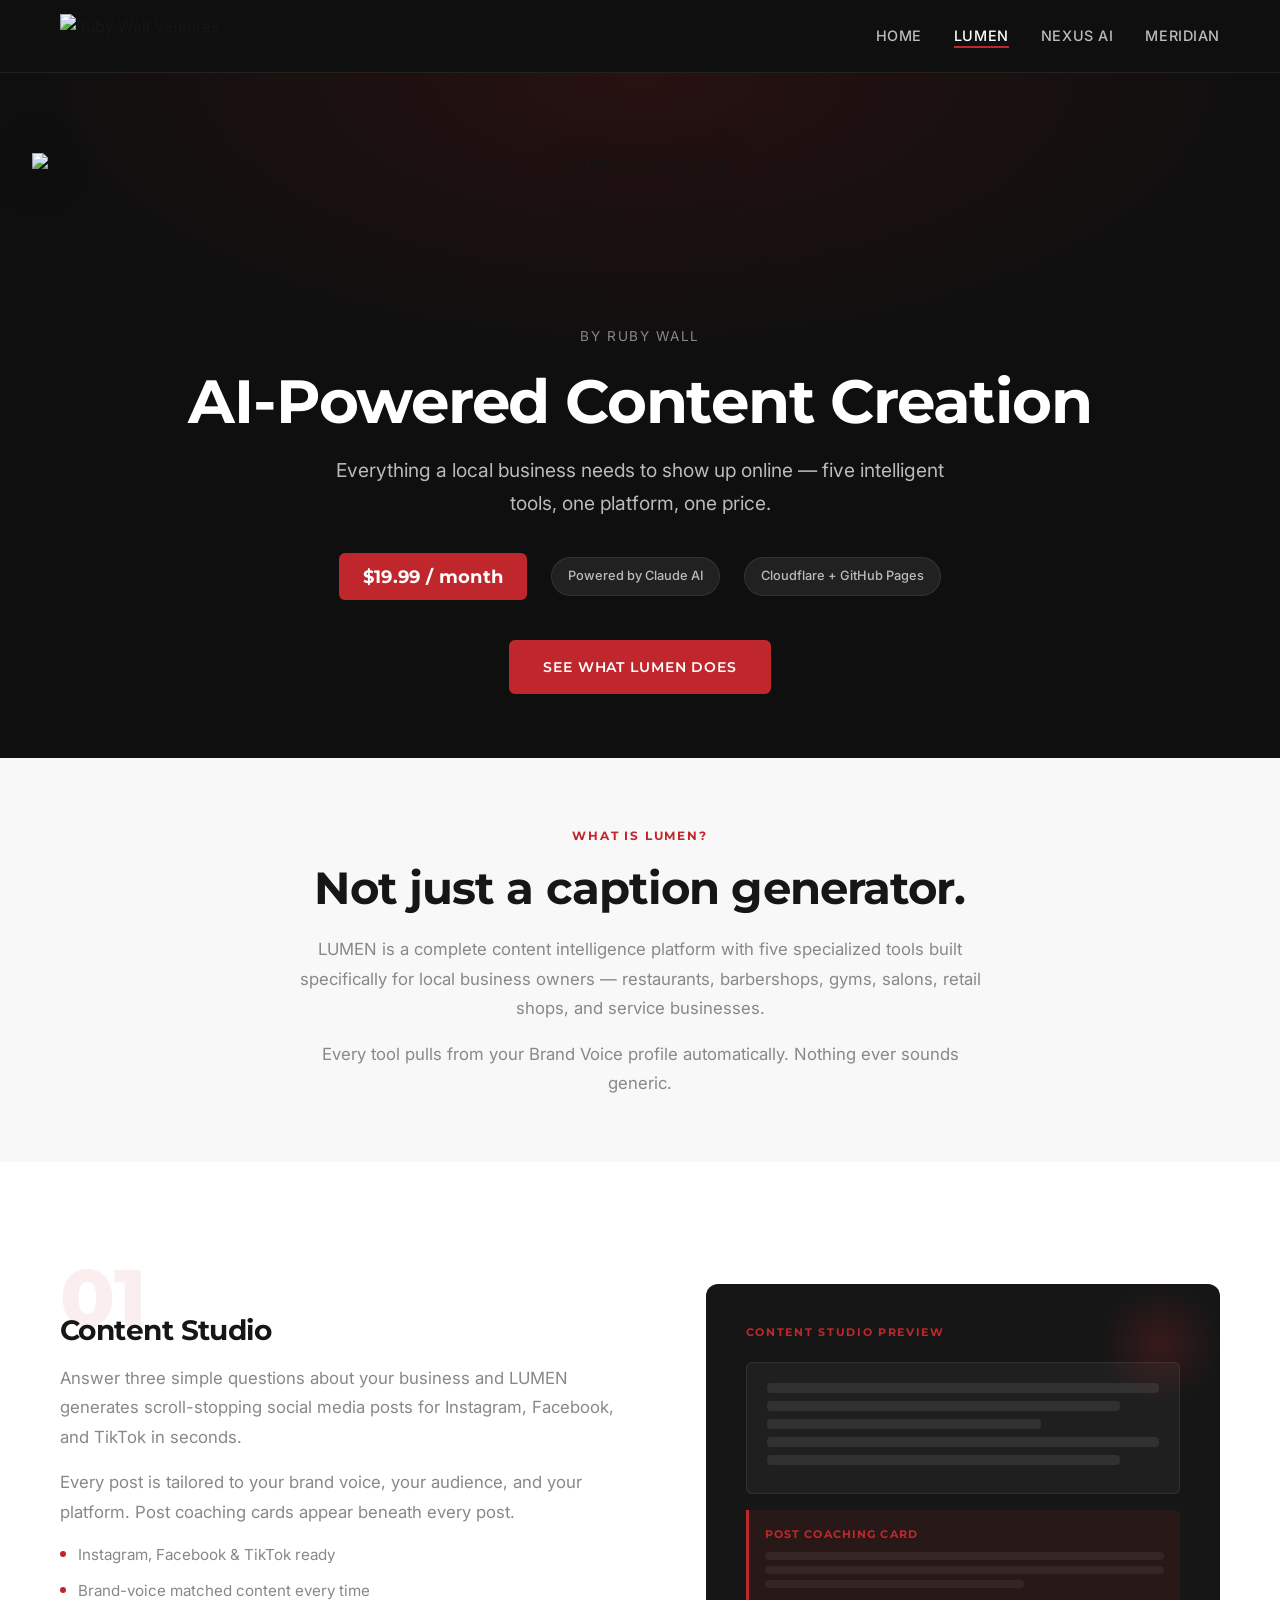
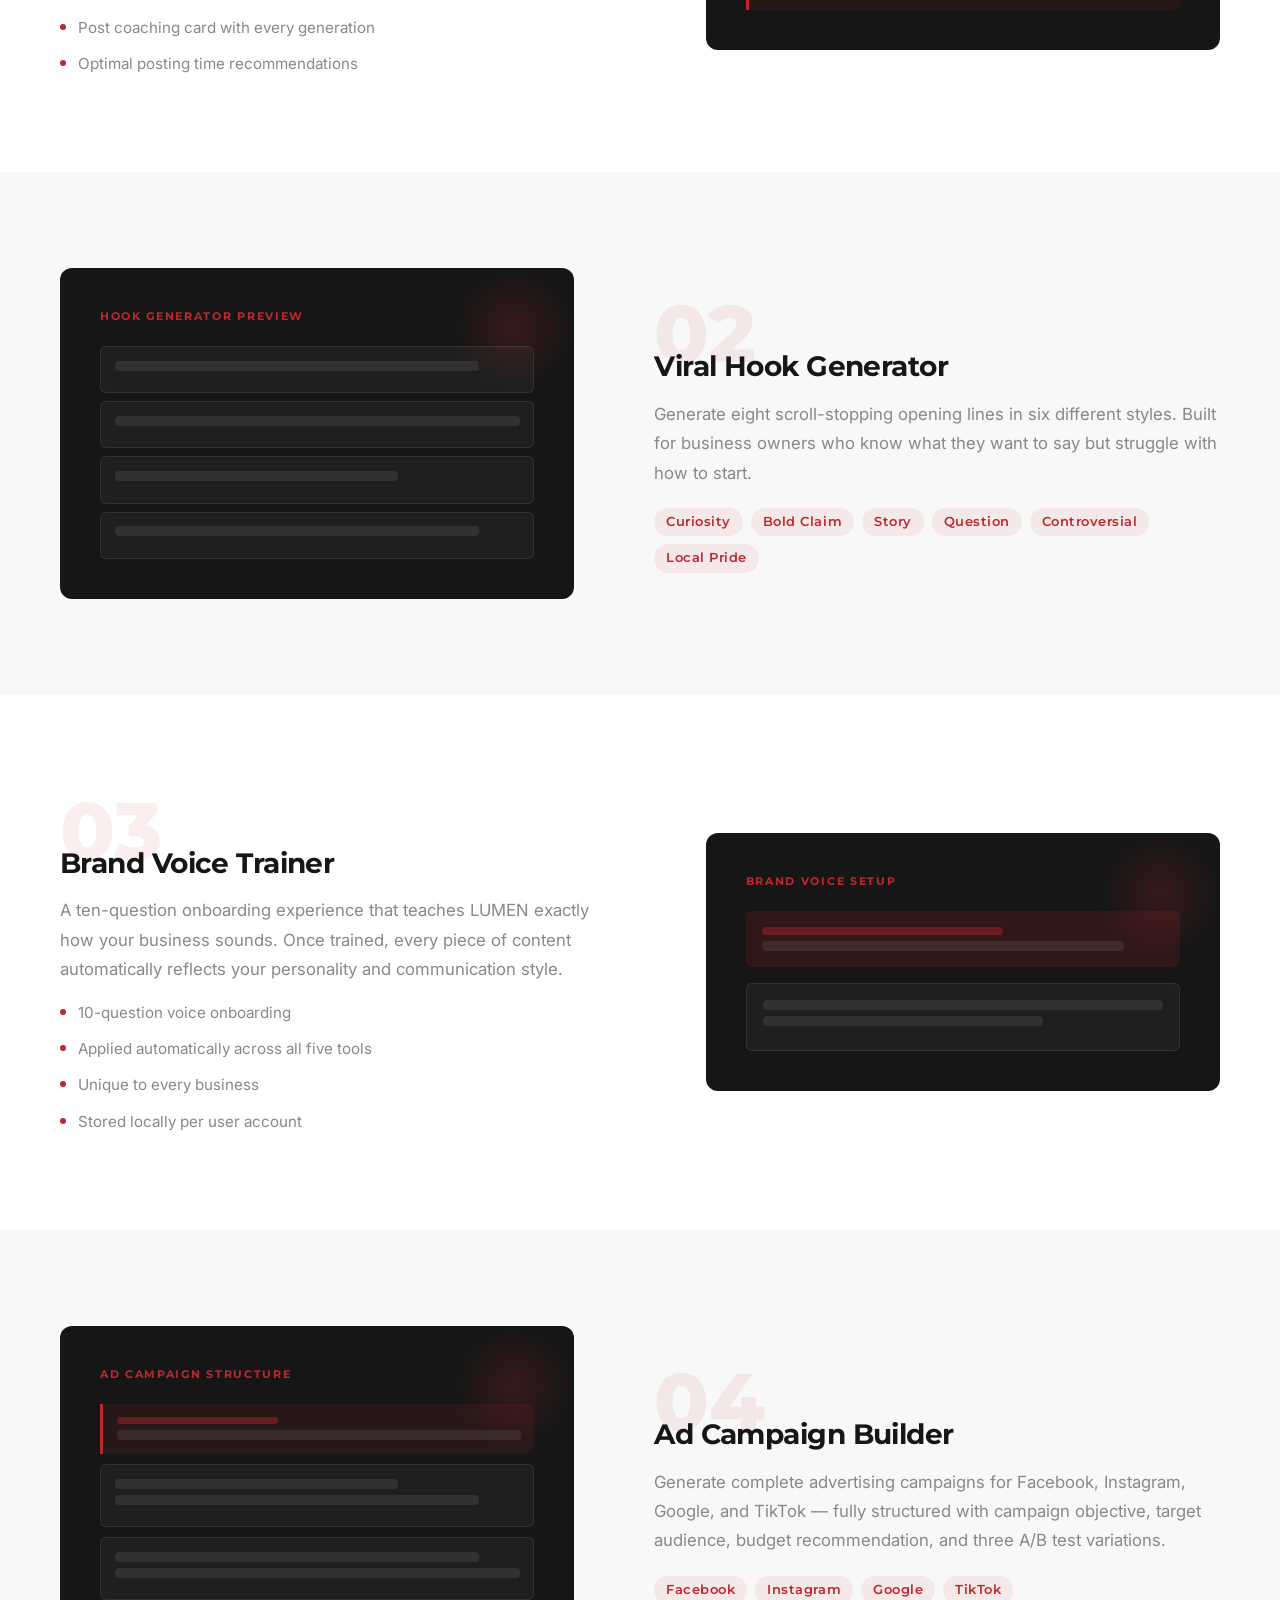
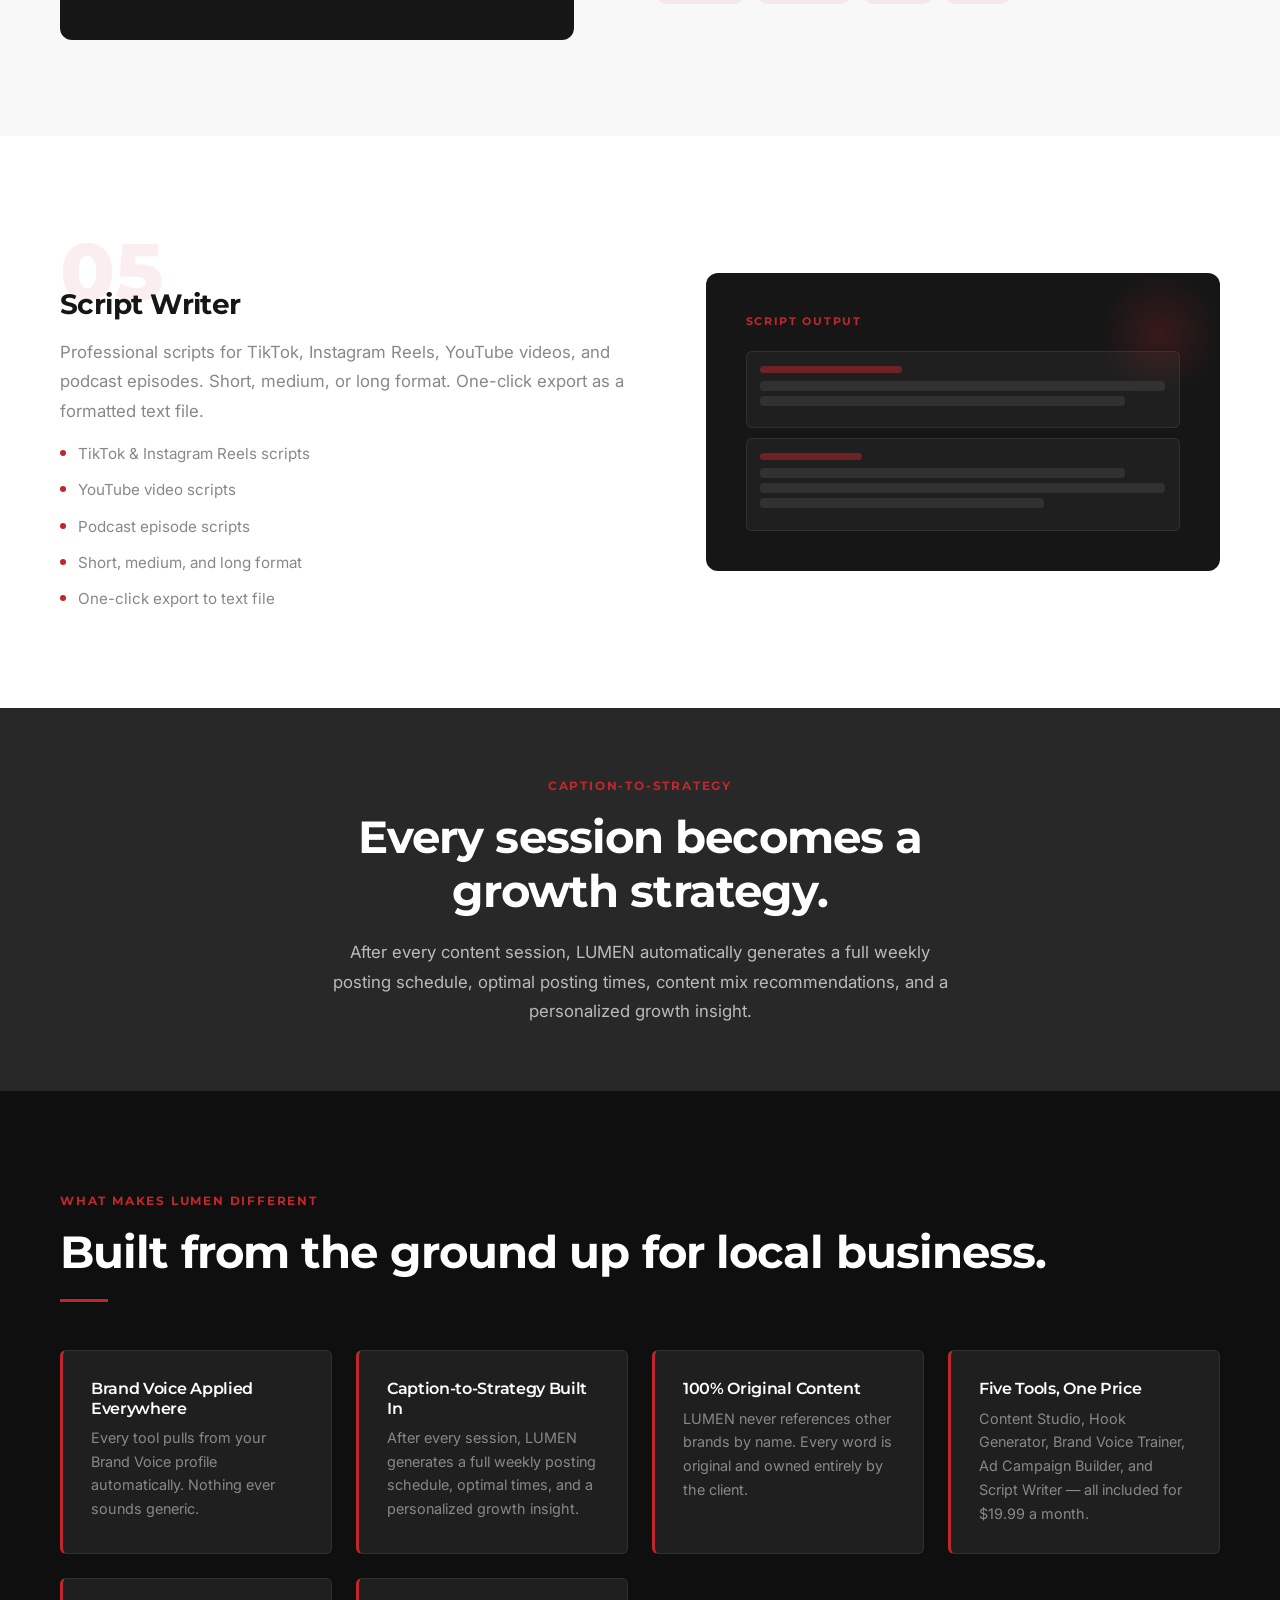
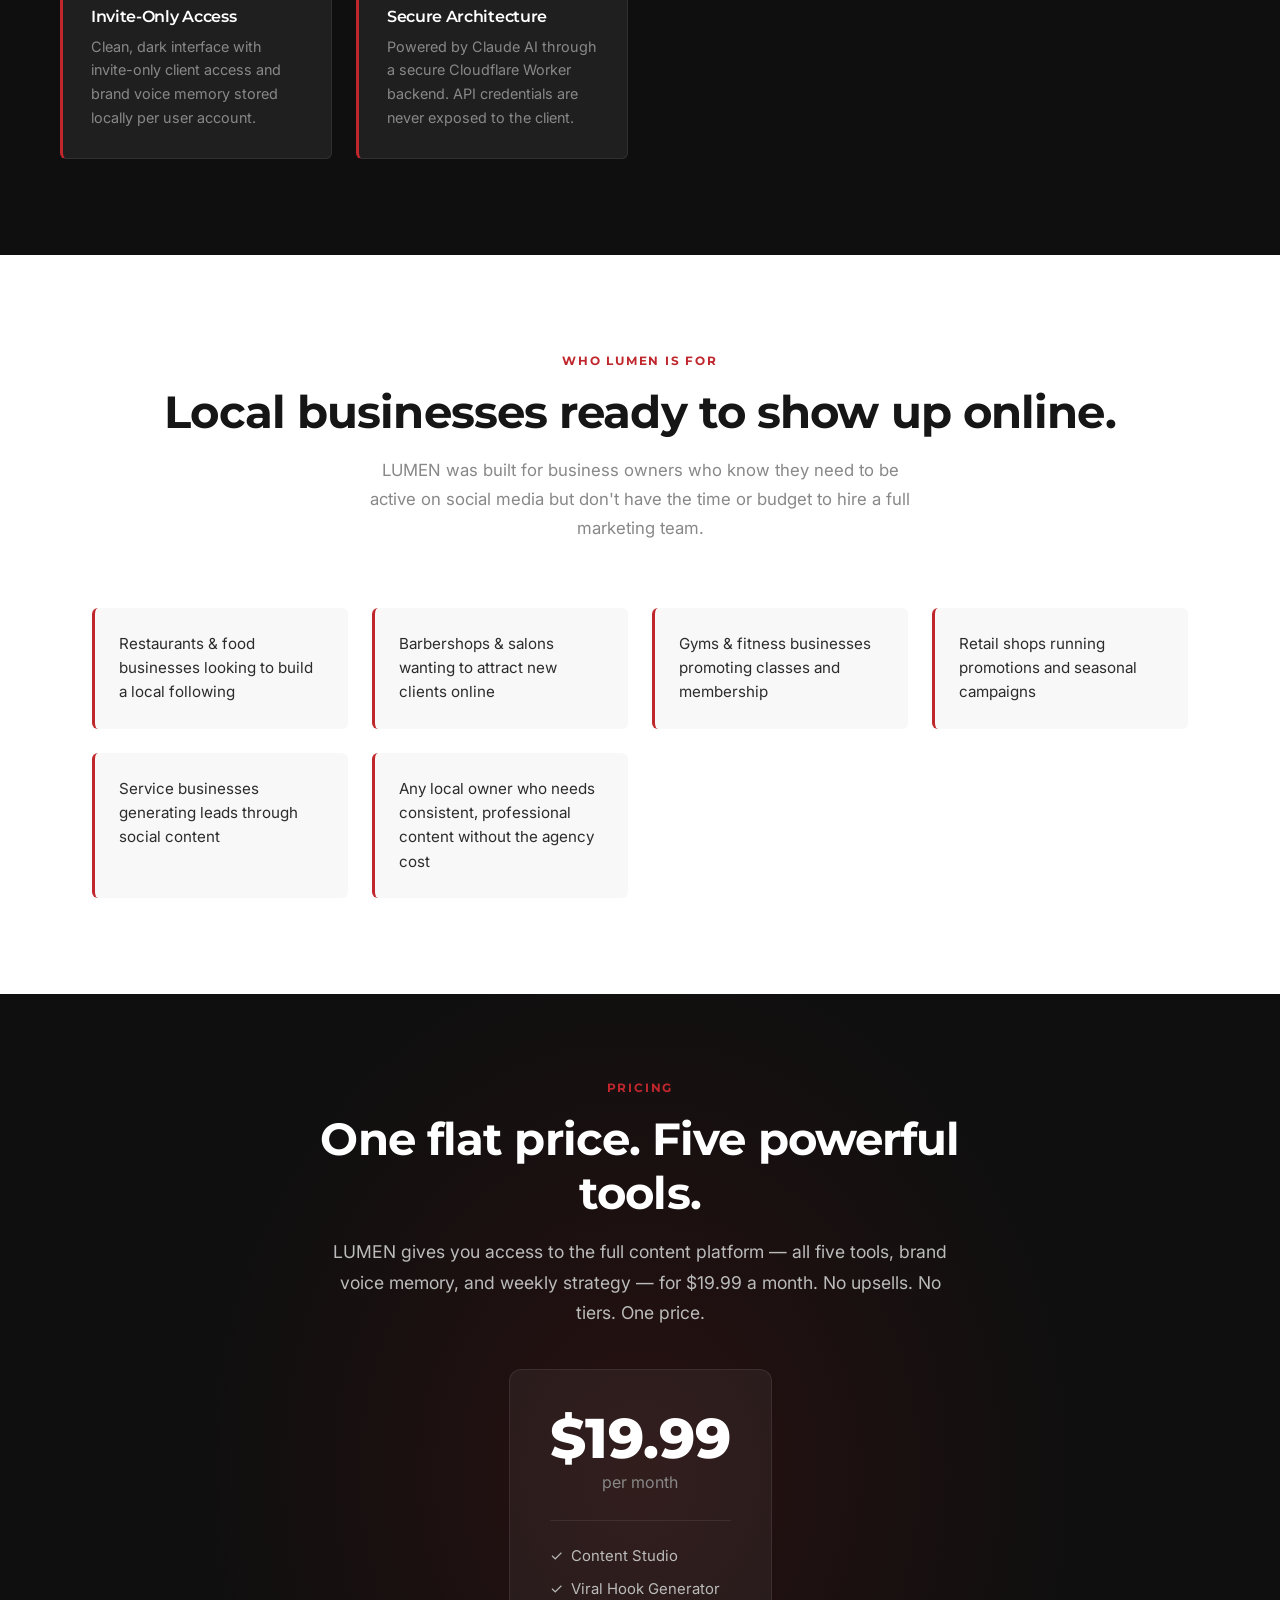
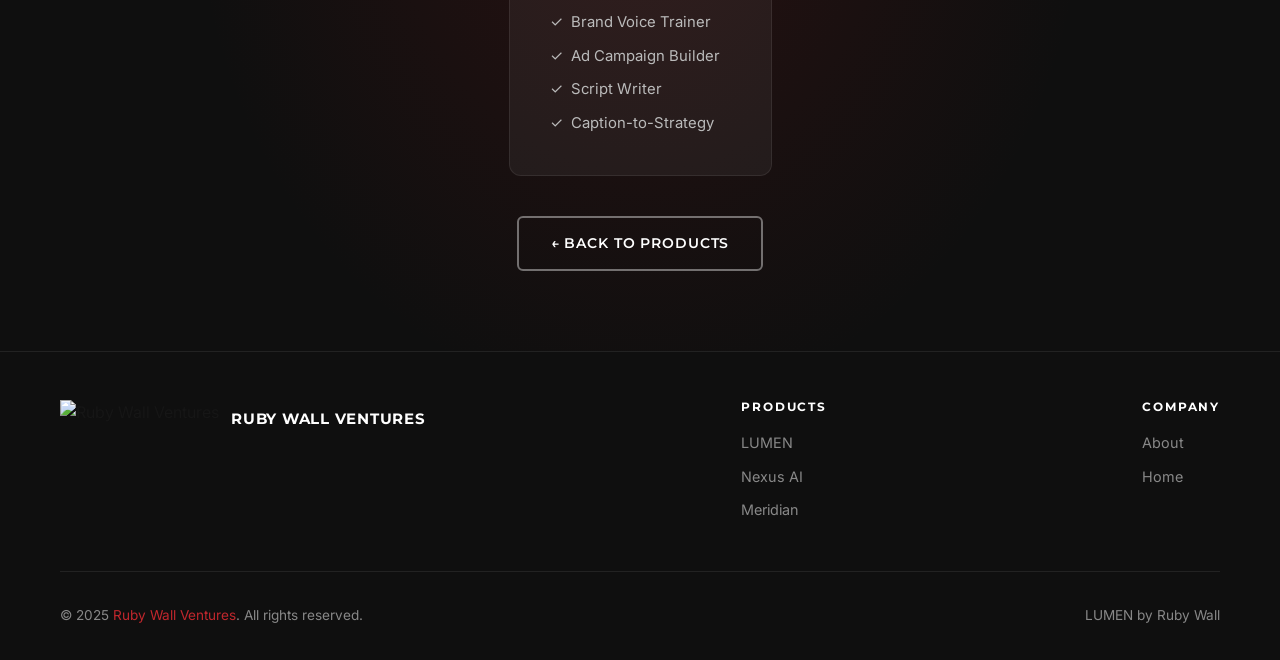
==== commit bb1af736: "Update lumen.html" ====
--- a/lumen.html
+++ b/lumen.html
@@ -4,233 +4,69 @@
   <meta charset="UTF-8" />
   <meta name="viewport" content="width=device-width, initial-scale=1.0" />
   <title>LUMEN — AI Content Creation Platform | Ruby Wall Ventures</title>
-  <meta name="description" content="LUMEN is an AI-powered content creation platform built for small and local businesses. Five specialized tools — social posts, viral hooks, brand voice, ad campaigns, and scripts — all for $19.99/month." />
+  <meta name="description" content="LUMEN is an AI-powered content creation platform built for small and local businesses. Five specialized tools for $19.99/month." />
   <link rel="preconnect" href="https://fonts.googleapis.com" />
   <link href="https://fonts.googleapis.com/css2?family=Montserrat:wght@400;600;700;800&family=Inter:wght@400;500;600&display=swap" rel="stylesheet" />
   <link rel="stylesheet" href="css/style.css" />
   <style>
-    .lumen-accent { color: #C0272D; }
-
-    .tools-section {
-      padding: 6rem 2rem;
-      background: var(--light-1);
-    }
-
-    .tools-section.alt {
-      background: var(--light-2);
-    }
-
-    .tool-block {
-      max-width: var(--max-width);
-      margin: 0 auto;
-      display: grid;
-      grid-template-columns: 1.1fr 1fr;
-      gap: 5rem;
-      align-items: center;
-    }
-
-    .tool-block.reverse {
-      direction: rtl;
-    }
-
-    .tool-block.reverse > * {
-      direction: ltr;
-    }
-
-    .tool-number {
-      font-family: 'Montserrat', sans-serif;
-      font-size: 5rem;
-      font-weight: 800;
-      color: rgba(192,39,45,0.08);
-      line-height: 1;
-      margin-bottom: -1.5rem;
-    }
-
-    .tool-content h3 {
-      color: var(--dark-2);
-      font-size: 1.75rem;
-      margin-bottom: 1rem;
-    }
-
-    .tool-content p {
-      color: var(--gray-mid);
-      margin-bottom: 1rem;
-    }
-
-    .tool-styles {
-      display: flex;
-      flex-wrap: wrap;
-      gap: 0.5rem;
-      margin-top: 1.25rem;
-    }
-
-    .style-chip {
-      background: rgba(192,39,45,0.08);
-      color: var(--red-bright);
-      font-size: 0.8rem;
-      font-weight: 600;
-      padding: 4px 12px;
-      border-radius: 20px;
-      font-family: 'Montserrat', sans-serif;
-      letter-spacing: 0.04em;
-    }
-
-    .tool-visual {
-      background: var(--dark-2);
-      border-radius: var(--radius-md);
-      padding: 2.5rem;
-      position: relative;
-      overflow: hidden;
-    }
-
-    .tool-visual::before {
-      content: '';
-      position: absolute;
-      top: 0; right: 0;
-      width: 120px; height: 120px;
-      background: radial-gradient(circle, rgba(192,39,45,0.2) 0%, transparent 70%);
-    }
-
-    .tool-visual-label {
-      font-family: 'Montserrat', sans-serif;
-      font-size: 0.7rem;
-      font-weight: 700;
-      letter-spacing: 0.15em;
-      text-transform: uppercase;
-      color: var(--red-bright);
-      margin-bottom: 1.25rem;
-    }
-
-    .mock-post {
-      background: var(--dark-3);
-      border-radius: var(--radius-sm);
-      padding: 1.25rem;
-      border: 1px solid var(--border-dark);
-    }
-
-    .mock-post-line {
-      height: 10px;
-      background: rgba(255,255,255,0.08);
-      border-radius: 4px;
-      margin-bottom: 8px;
-    }
-
+    .tools-section { padding: 6rem 2rem; background: var(--light-1); }
+    .tools-section.alt { background: var(--light-2); }
+    .tool-block { max-width: var(--max-width); margin: 0 auto; display: grid; grid-template-columns: 1.1fr 1fr; gap: 5rem; align-items: center; }
+    .tool-block.reverse { direction: rtl; }
+    .tool-block.reverse > * { direction: ltr; }
+    .tool-number { font-family: 'Montserrat', sans-serif; font-size: 5rem; font-weight: 800; color: rgba(192,39,45,0.08); line-height: 1; margin-bottom: -1.5rem; }
+    .tool-content h3 { color: var(--dark-2); font-size: 1.75rem; margin-bottom: 1rem; }
+    .tool-content p { color: var(--gray-mid); margin-bottom: 1rem; }
+    .tool-styles { display: flex; flex-wrap: wrap; gap: 0.5rem; margin-top: 1.25rem; }
+    .style-chip { background: rgba(192,39,45,0.08); color: var(--red-bright); font-size: 0.8rem; font-weight: 600; padding: 4px 12px; border-radius: 20px; font-family: 'Montserrat', sans-serif; letter-spacing: 0.04em; }
+    .tool-visual { background: var(--dark-2); border-radius: var(--radius-md); padding: 2.5rem; position: relative; overflow: hidden; }
+    .tool-visual::before { content: ''; position: absolute; top: 0; right: 0; width: 120px; height: 120px; background: radial-gradient(circle, rgba(192,39,45,0.2) 0%, transparent 70%); }
+    .tool-visual-label { font-family: 'Montserrat', sans-serif; font-size: 0.7rem; font-weight: 700; letter-spacing: 0.15em; text-transform: uppercase; color: var(--red-bright); margin-bottom: 1.25rem; }
+    .mock-post { background: var(--dark-3); border-radius: var(--radius-sm); padding: 1.25rem; border: 1px solid var(--border-dark); }
+    .mock-post-line { height: 10px; background: rgba(255,255,255,0.08); border-radius: 4px; margin-bottom: 8px; }
     .mock-post-line.short { width: 70%; }
     .mock-post-line.med { width: 90%; }
     .mock-post-line.full { width: 100%; }
-
-    .mock-coaching {
-      margin-top: 1rem;
-      background: rgba(192,39,45,0.1);
-      border-left: 3px solid var(--red-bright);
-      border-radius: 0 var(--radius-sm) var(--radius-sm) 0;
-      padding: 1rem;
-    }
-
-    .mock-coaching-title {
-      font-size: 0.7rem;
-      font-weight: 700;
-      letter-spacing: 0.1em;
-      text-transform: uppercase;
-      color: var(--red-bright);
-      margin-bottom: 0.5rem;
-      font-family: 'Montserrat', sans-serif;
-    }
-
-    .mock-coaching-line {
-      height: 8px;
-      background: rgba(255,255,255,0.06);
-      border-radius: 4px;
-      margin-bottom: 6px;
-    }
-
+    .mock-coaching { margin-top: 1rem; background: rgba(192,39,45,0.1); border-left: 3px solid var(--red-bright); border-radius: 0 var(--radius-sm) var(--radius-sm) 0; padding: 1rem; }
+    .mock-coaching-title { font-size: 0.7rem; font-weight: 700; letter-spacing: 0.1em; text-transform: uppercase; color: var(--red-bright); margin-bottom: 0.5rem; font-family: 'Montserrat', sans-serif; }
+    .mock-coaching-line { height: 8px; background: rgba(255,255,255,0.06); border-radius: 4px; margin-bottom: 6px; }
     .mock-coaching-line.short { width: 65%; }
-
-    .what-different {
-      background: var(--dark-1);
-      padding: 6rem 2rem;
-    }
-
-    .what-different-inner {
-      max-width: var(--max-width);
-      margin: 0 auto;
-    }
-
-    .what-different h2 {
-      color: var(--light-1);
-    }
-
-    .differentiators {
-      display: grid;
-      grid-template-columns: repeat(auto-fit, minmax(260px, 1fr));
-      gap: 1.5rem;
-      margin-top: 3rem;
-    }
-
-    .differentiator {
-      background: var(--dark-3);
-      border-radius: var(--radius-sm);
-      padding: 1.75rem;
-      border: 1px solid var(--border-dark);
-      border-left: 3px solid var(--red-bright);
-    }
-
-    .differentiator h4 {
-      color: var(--light-1);
-      margin-bottom: 0.5rem;
-      font-size: 1rem;
-    }
-
-    .differentiator p {
-      color: var(--gray-mid);
-      font-size: 0.9rem;
-      line-height: 1.65;
-    }
-
+    .what-different { background: var(--dark-1); padding: 6rem 2rem; }
+    .what-different-inner { max-width: var(--max-width); margin: 0 auto; }
+    .what-different h2 { color: var(--light-1); }
+    .differentiators { display: grid; grid-template-columns: repeat(auto-fit, minmax(260px, 1fr)); gap: 1.5rem; margin-top: 3rem; }
+    .differentiator { background: var(--dark-3); border-radius: var(--radius-sm); padding: 1.75rem; border: 1px solid var(--border-dark); border-left: 3px solid var(--red-bright); }
+    .differentiator h4 { color: var(--light-1); margin-bottom: 0.5rem; font-size: 1rem; }
+    .differentiator p { color: var(--gray-mid); font-size: 0.9rem; line-height: 1.65; }
     @media (max-width: 860px) {
-      .tool-block {
-        grid-template-columns: 1fr;
-        gap: 2.5rem;
-      }
+      .tool-block { grid-template-columns: 1fr; gap: 2.5rem; }
       .tool-block.reverse { direction: ltr; }
       .tool-visual { display: none; }
     }
   </style>
 </head>
 <body>
-
-  <!-- NAVIGATION -->
   <nav class="nav">
     <div class="nav-inner">
-      <a class="nav-logo" href="index.html">
-        <img src="images/logo-rwv.png.PNG" alt="Ruby Wall Ventures" />
-      </a>
+      <a class="nav-logo" href="index.html"><img src="images:logo-rwv.PNG" alt="Ruby Wall Ventures" /></a>
       <ul class="nav-links">
         <li><a href="index.html">Home</a></li>
         <li><a href="lumen.html" class="active">LUMEN</a></li>
         <li><a href="nexus.html">Nexus AI</a></li>
         <li><a href="meridian.html">Meridian</a></li>
       </ul>
-      <button class="nav-toggle" aria-label="Toggle menu" onclick="toggleMenu()">
-        <span></span><span></span><span></span>
-      </button>
+      <button class="nav-toggle" aria-label="Toggle menu" onclick="toggleMenu()"><span></span><span></span><span></span></button>
     </div>
     <div class="mobile-menu" id="mobileMenu">
-      <a href="index.html">Home</a>
-      <a href="lumen.html">LUMEN</a>
-      <a href="nexus.html">Nexus AI</a>
-      <a href="meridian.html">Meridian</a>
+      <a href="index.html">Home</a><a href="lumen.html">LUMEN</a><a href="nexus.html">Nexus AI</a><a href="meridian.html">Meridian</a>
     </div>
   </nav>
 
-  <!-- HERO -->
   <section class="hero-product">
-    <img src="images/logo-lumen.png.PNG" alt="LUMEN by Ruby Wall" class="hero-product-logo" />
+    <img src="images:logo-lumen.PNG" alt="LUMEN by Ruby Wall" class="hero-product-logo" />
     <p class="hero-product-powered">By Ruby Wall</p>
     <h1>AI-Powered Content Creation</h1>
-    <p class="hero-product-tagline">
-      Everything a local business needs to show up online — five intelligent tools, one platform, one price.
-    </p>
+    <p class="hero-product-tagline">Everything a local business needs to show up online — five intelligent tools, one platform, one price.</p>
     <div class="hero-product-meta">
       <span class="price-badge">$19.99 / month</span>
       <span class="tech-tag">Powered by Claude AI</span>
@@ -239,27 +75,23 @@
     <a href="#tools" class="btn btn-primary">See What LUMEN Does</a>
   </section>
 
-  <!-- OVERVIEW -->
   <section class="features-section gray" style="padding: 4rem 2rem;">
     <div class="container text-center" style="max-width:760px;">
       <span class="section-label">What Is LUMEN?</span>
       <h2 style="color:var(--dark-2); margin-bottom:1.25rem;">Not just a caption generator.</h2>
-      <p style="color:var(--gray-mid);">LUMEN is a complete content intelligence platform with five specialized tools built specifically for local business owners — restaurants, barbershops, gyms, salons, retail shops, and service businesses — who need to be active on social media but don't have the time, budget, or expertise to hire a full marketing team.</p>
+      <p style="color:var(--gray-mid);">LUMEN is a complete content intelligence platform with five specialized tools built specifically for local business owners — restaurants, barbershops, gyms, salons, retail shops, and service businesses.</p>
       <p style="color:var(--gray-mid); margin-top:1rem;">Every tool pulls from your Brand Voice profile automatically. Nothing ever sounds generic.</p>
     </div>
   </section>
 
-  <!-- THE FIVE TOOLS -->
   <div id="tools">
-
-    <!-- Tool 1: Content Studio -->
     <section class="tools-section">
       <div class="tool-block">
         <div class="tool-content">
           <div class="tool-number">01</div>
           <h3>Content Studio</h3>
           <p>Answer three simple questions about your business and LUMEN generates scroll-stopping social media posts for Instagram, Facebook, and TikTok in seconds.</p>
-          <p>Every post is tailored to your brand voice, your audience, and your platform. Post coaching cards appear beneath every post telling you exactly how to maximize performance — the best time to post, your strongest element, and one specific tweak to make it hit harder.</p>
+          <p>Every post is tailored to your brand voice, your audience, and your platform. Post coaching cards appear beneath every post.</p>
           <ul class="bullet-list mt-1">
             <li>Instagram, Facebook &amp; TikTok ready</li>
             <li>Brand-voice matched content every time</li>
@@ -270,23 +102,16 @@
         <div class="tool-visual">
           <div class="tool-visual-label">Content Studio Preview</div>
           <div class="mock-post">
-            <div class="mock-post-line full"></div>
-            <div class="mock-post-line med"></div>
-            <div class="mock-post-line short"></div>
-            <div class="mock-post-line full"></div>
-            <div class="mock-post-line med"></div>
+            <div class="mock-post-line full"></div><div class="mock-post-line med"></div><div class="mock-post-line short"></div><div class="mock-post-line full"></div><div class="mock-post-line med"></div>
           </div>
           <div class="mock-coaching">
             <div class="mock-coaching-title">Post Coaching Card</div>
-            <div class="mock-coaching-line full"></div>
-            <div class="mock-coaching-line med"></div>
-            <div class="mock-coaching-line short"></div>
-          </div>
-        </div>
-      </div>
-    </section>
-
-    <!-- Tool 2: Viral Hook Generator -->
+            <div class="mock-coaching-line full"></div><div class="mock-coaching-line med"></div><div class="mock-coaching-line short"></div>
+          </div>
+        </div>
+      </div>
+    </section>
+
     <section class="tools-section alt">
       <div class="tool-block reverse">
         <div class="tool-content">
@@ -294,42 +119,27 @@
           <h3>Viral Hook Generator</h3>
           <p>Generate eight scroll-stopping opening lines in six different styles. Built for business owners who know what they want to say but struggle with how to start.</p>
           <div class="tool-styles">
-            <span class="style-chip">Curiosity</span>
-            <span class="style-chip">Bold Claim</span>
-            <span class="style-chip">Story</span>
-            <span class="style-chip">Question</span>
-            <span class="style-chip">Controversial</span>
-            <span class="style-chip">Local Pride</span>
+            <span class="style-chip">Curiosity</span><span class="style-chip">Bold Claim</span><span class="style-chip">Story</span><span class="style-chip">Question</span><span class="style-chip">Controversial</span><span class="style-chip">Local Pride</span>
           </div>
         </div>
         <div class="tool-visual">
           <div class="tool-visual-label">Hook Generator Preview</div>
           <div style="display:flex;flex-direction:column;gap:8px;">
-            <div class="mock-post" style="padding:0.85rem;">
-              <div class="mock-post-line med"></div>
-            </div>
-            <div class="mock-post" style="padding:0.85rem;">
-              <div class="mock-post-line full"></div>
-            </div>
-            <div class="mock-post" style="padding:0.85rem;">
-              <div class="mock-post-line short"></div>
-            </div>
-            <div class="mock-post" style="padding:0.85rem;">
-              <div class="mock-post-line med"></div>
-            </div>
-          </div>
-        </div>
-      </div>
-    </section>
-
-    <!-- Tool 3: Brand Voice Trainer -->
+            <div class="mock-post" style="padding:0.85rem;"><div class="mock-post-line med"></div></div>
+            <div class="mock-post" style="padding:0.85rem;"><div class="mock-post-line full"></div></div>
+            <div class="mock-post" style="padding:0.85rem;"><div class="mock-post-line short"></div></div>
+            <div class="mock-post" style="padding:0.85rem;"><div class="mock-post-line med"></div></div>
+          </div>
+        </div>
+      </div>
+    </section>
+
     <section class="tools-section">
       <div class="tool-block">
         <div class="tool-content">
           <div class="tool-number">03</div>
           <h3>Brand Voice Trainer</h3>
-          <p>A ten-question onboarding experience that teaches LUMEN exactly how your business sounds. Once trained, every piece of content LUMEN creates automatically reflects your personality, your audience, and your communication style.</p>
-          <p>No two businesses sound the same. Your brand voice is stored and applied automatically to every tool in the platform — so you never have to re-explain yourself.</p>
+          <p>A ten-question onboarding experience that teaches LUMEN exactly how your business sounds. Once trained, every piece of content automatically reflects your personality and communication style.</p>
           <ul class="bullet-list mt-1">
             <li>10-question voice onboarding</li>
             <li>Applied automatically across all five tools</li>
@@ -340,70 +150,40 @@
         <div class="tool-visual">
           <div class="tool-visual-label">Brand Voice Setup</div>
           <div style="display:flex;flex-direction:column;gap:1rem;">
-            <div style="background:rgba(192,39,45,0.15);border-radius:6px;padding:1rem;">
-              <div style="height:8px;background:rgba(192,39,45,0.4);border-radius:4px;width:60%;margin-bottom:6px;"></div>
-              <div class="mock-post-line med" style="margin:0;"></div>
-            </div>
-            <div style="background:var(--dark-3);border-radius:6px;padding:1rem;border:1px solid var(--border-dark);">
-              <div class="mock-post-line full" style="margin-bottom:6px;"></div>
-              <div class="mock-post-line short"></div>
-            </div>
-            <div style="background:var(--dark-3);border-radius:6px;padding:1rem;border:1px solid var(--border-dark);">
-              <div class="mock-post-line med" style="margin-bottom:6px;"></div>
-              <div class="mock-post-line full"></div>
-            </div>
-          </div>
-        </div>
-      </div>
-    </section>
-
-    <!-- Tool 4: Ad Campaign Builder -->
+            <div style="background:rgba(192,39,45,0.15);border-radius:6px;padding:1rem;"><div style="height:8px;background:rgba(192,39,45,0.4);border-radius:4px;width:60%;margin-bottom:6px;"></div><div class="mock-post-line med" style="margin:0;"></div></div>
+            <div style="background:var(--dark-3);border-radius:6px;padding:1rem;border:1px solid var(--border-dark);"><div class="mock-post-line full" style="margin-bottom:6px;"></div><div class="mock-post-line short"></div></div>
+          </div>
+        </div>
+      </div>
+    </section>
+
     <section class="tools-section alt">
       <div class="tool-block reverse">
         <div class="tool-content">
           <div class="tool-number">04</div>
           <h3>Ad Campaign Builder</h3>
           <p>Generate complete advertising campaigns for Facebook, Instagram, Google, and TikTok — fully structured with campaign objective, target audience, budget recommendation, and three A/B test variations.</p>
-          <p>Each variation includes a headline, body copy, and call to action — ready to launch. No agency required.</p>
           <div class="tool-styles" style="margin-top:1.25rem;">
-            <span class="style-chip">Facebook</span>
-            <span class="style-chip">Instagram</span>
-            <span class="style-chip">Google</span>
-            <span class="style-chip">TikTok</span>
+            <span class="style-chip">Facebook</span><span class="style-chip">Instagram</span><span class="style-chip">Google</span><span class="style-chip">TikTok</span>
           </div>
         </div>
         <div class="tool-visual">
           <div class="tool-visual-label">Ad Campaign Structure</div>
           <div style="display:flex;flex-direction:column;gap:10px;">
-            <div style="background:rgba(192,39,45,0.1);border-left:3px solid var(--red-bright);padding:0.85rem;border-radius:0 6px 6px 0;">
-              <div style="height:7px;background:rgba(192,39,45,0.4);border-radius:4px;width:40%;margin-bottom:6px;"></div>
-              <div class="mock-post-line full" style="margin:0;"></div>
-            </div>
-            <div class="mock-post" style="padding:0.85rem;">
-              <div class="mock-post-line short" style="margin-bottom:6px;"></div>
-              <div class="mock-post-line med"></div>
-            </div>
-            <div class="mock-post" style="padding:0.85rem;">
-              <div class="mock-post-line med" style="margin-bottom:6px;"></div>
-              <div class="mock-post-line full"></div>
-            </div>
-            <div class="mock-post" style="padding:0.85rem;">
-              <div class="mock-post-line full" style="margin-bottom:6px;"></div>
-              <div class="mock-post-line short"></div>
-            </div>
-          </div>
-        </div>
-      </div>
-    </section>
-
-    <!-- Tool 5: Script Writer -->
+            <div style="background:rgba(192,39,45,0.1);border-left:3px solid var(--red-bright);padding:0.85rem;border-radius:0 6px 6px 0;"><div style="height:7px;background:rgba(192,39,45,0.4);border-radius:4px;width:40%;margin-bottom:6px;"></div><div class="mock-post-line full" style="margin:0;"></div></div>
+            <div class="mock-post" style="padding:0.85rem;"><div class="mock-post-line short" style="margin-bottom:6px;"></div><div class="mock-post-line med"></div></div>
+            <div class="mock-post" style="padding:0.85rem;"><div class="mock-post-line med" style="margin-bottom:6px;"></div><div class="mock-post-line full"></div></div>
+          </div>
+        </div>
+      </div>
+    </section>
+
     <section class="tools-section">
       <div class="tool-block">
         <div class="tool-content">
           <div class="tool-number">05</div>
           <h3>Script Writer</h3>
-          <p>Professional scripts for TikTok, Instagram Reels, YouTube videos, and podcast episodes. Short, medium, or long format. Fully structured with labeled sections and visual cues for video.</p>
-          <p>One-click export as a formatted text file — ready to record from the moment it generates.</p>
+          <p>Professional scripts for TikTok, Instagram Reels, YouTube videos, and podcast episodes. Short, medium, or long format. One-click export as a formatted text file.</p>
           <ul class="bullet-list mt-1">
             <li>TikTok &amp; Instagram Reels scripts</li>
             <li>YouTube video scripts</li>
@@ -415,73 +195,38 @@
         <div class="tool-visual">
           <div class="tool-visual-label">Script Output</div>
           <div style="display:flex;flex-direction:column;gap:10px;">
-            <div style="background:rgba(255,255,255,0.04);border-radius:6px;padding:0.85rem;border:1px solid var(--border-dark);">
-              <div style="height:7px;background:rgba(192,39,45,0.5);border-radius:4px;width:35%;margin-bottom:8px;"></div>
-              <div class="mock-post-line full" style="margin-bottom:5px;"></div>
-              <div class="mock-post-line med"></div>
-            </div>
-            <div style="background:rgba(255,255,255,0.04);border-radius:6px;padding:0.85rem;border:1px solid var(--border-dark);">
-              <div style="height:7px;background:rgba(192,39,45,0.5);border-radius:4px;width:25%;margin-bottom:8px;"></div>
-              <div class="mock-post-line med" style="margin-bottom:5px;"></div>
-              <div class="mock-post-line full" style="margin-bottom:5px;"></div>
-              <div class="mock-post-line short"></div>
-            </div>
-            <div style="background:rgba(192,39,45,0.1);border-radius:6px;padding:0.6rem 1rem;cursor:pointer;display:flex;align-items:center;gap:8px;">
-              <div style="width:12px;height:12px;background:var(--red-bright);border-radius:2px;flex-shrink:0;"></div>
-              <div style="height:7px;background:rgba(255,255,255,0.2);border-radius:4px;width:80%;"></div>
-            </div>
-          </div>
-        </div>
-      </div>
-    </section>
-
-  </div><!-- end #tools -->
-
-  <!-- CAPTION TO STRATEGY -->
+            <div style="background:rgba(255,255,255,0.04);border-radius:6px;padding:0.85rem;border:1px solid var(--border-dark);"><div style="height:7px;background:rgba(192,39,45,0.5);border-radius:4px;width:35%;margin-bottom:8px;"></div><div class="mock-post-line full" style="margin-bottom:5px;"></div><div class="mock-post-line med"></div></div>
+            <div style="background:rgba(255,255,255,0.04);border-radius:6px;padding:0.85rem;border:1px solid var(--border-dark);"><div style="height:7px;background:rgba(192,39,45,0.5);border-radius:4px;width:25%;margin-bottom:8px;"></div><div class="mock-post-line med" style="margin-bottom:5px;"></div><div class="mock-post-line full" style="margin-bottom:5px;"></div><div class="mock-post-line short"></div></div>
+          </div>
+        </div>
+      </div>
+    </section>
+  </div>
+
   <section style="padding:4rem 2rem;background:var(--dark-4);">
     <div class="container text-center" style="max-width:700px;">
       <span class="section-label">Caption-to-Strategy</span>
       <h2 style="color:var(--light-1);margin-bottom:1.25rem;">Every session becomes a growth strategy.</h2>
-      <p style="color:var(--gray-light);">After every content session, LUMEN automatically generates a full weekly posting schedule, optimal posting times, content mix recommendations, and a personalized growth insight — so every piece of content is part of a bigger plan.</p>
-    </div>
-  </section>
-
-  <!-- WHAT MAKES LUMEN DIFFERENT -->
+      <p style="color:var(--gray-light);">After every content session, LUMEN automatically generates a full weekly posting schedule, optimal posting times, content mix recommendations, and a personalized growth insight.</p>
+    </div>
+  </section>
+
   <section class="what-different">
     <div class="what-different-inner">
       <span class="section-label">What Makes LUMEN Different</span>
       <h2>Built from the ground up for local business.</h2>
       <div class="divider"></div>
       <div class="differentiators">
-        <div class="differentiator">
-          <h4>Brand Voice Applied Everywhere</h4>
-          <p>Every tool pulls from your Brand Voice profile automatically. Nothing ever sounds generic, and no two businesses sound the same.</p>
-        </div>
-        <div class="differentiator">
-          <h4>Caption-to-Strategy Built In</h4>
-          <p>After every session, LUMEN generates a full weekly posting schedule, optimal times, content mix, and a personalized growth insight.</p>
-        </div>
-        <div class="differentiator">
-          <h4>100% Original Content</h4>
-          <p>LUMEN never references other brands by name. Every word is original and owned entirely by the client.</p>
-        </div>
-        <div class="differentiator">
-          <h4>Five Tools, One Price</h4>
-          <p>Content Studio, Hook Generator, Brand Voice Trainer, Ad Campaign Builder, and Script Writer — all included for $19.99 a month.</p>
-        </div>
-        <div class="differentiator">
-          <h4>Invite-Only Access</h4>
-          <p>Clean, dark interface with invite-only client access and brand voice memory stored locally per user account.</p>
-        </div>
-        <div class="differentiator">
-          <h4>Secure Architecture</h4>
-          <p>Powered by Claude AI through a secure Cloudflare Worker backend. API credentials are never exposed to the client.</p>
-        </div>
-      </div>
-    </div>
-  </section>
-
-  <!-- WHO IT'S FOR -->
+        <div class="differentiator"><h4>Brand Voice Applied Everywhere</h4><p>Every tool pulls from your Brand Voice profile automatically. Nothing ever sounds generic.</p></div>
+        <div class="differentiator"><h4>Caption-to-Strategy Built In</h4><p>After every session, LUMEN generates a full weekly posting schedule, optimal times, and a personalized growth insight.</p></div>
+        <div class="differentiator"><h4>100% Original Content</h4><p>LUMEN never references other brands by name. Every word is original and owned entirely by the client.</p></div>
+        <div class="differentiator"><h4>Five Tools, One Price</h4><p>Content Studio, Hook Generator, Brand Voice Trainer, Ad Campaign Builder, and Script Writer — all included for $19.99 a month.</p></div>
+        <div class="differentiator"><h4>Invite-Only Access</h4><p>Clean, dark interface with invite-only client access and brand voice memory stored locally per user account.</p></div>
+        <div class="differentiator"><h4>Secure Architecture</h4><p>Powered by Claude AI through a secure Cloudflare Worker backend. API credentials are never exposed to the client.</p></div>
+      </div>
+    </div>
+  </section>
+
   <section class="audience-section">
     <div class="container">
       <div class="section-header">
@@ -500,7 +245,6 @@
     </div>
   </section>
 
-  <!-- PRICING CTA -->
   <section class="cta-section">
     <div class="cta-inner">
       <span class="section-label">Pricing</span>
@@ -511,42 +255,34 @@
         <div style="color:var(--gray-mid);font-size:1rem;margin-top:0.25rem;">per month</div>
         <div style="height:1px;background:var(--border-dark);margin:1.5rem 0;"></div>
         <ul style="list-style:none;display:flex;flex-direction:column;gap:0.6rem;text-align:left;">
-          <li style="color:var(--gray-light);font-size:0.93rem;">✓&nbsp; Content Studio</li>
-          <li style="color:var(--gray-light);font-size:0.93rem;">✓&nbsp; Viral Hook Generator</li>
-          <li style="color:var(--gray-light);font-size:0.93rem;">✓&nbsp; Brand Voice Trainer</li>
-          <li style="color:var(--gray-light);font-size:0.93rem;">✓&nbsp; Ad Campaign Builder</li>
-          <li style="color:var(--gray-light);font-size:0.93rem;">✓&nbsp; Script Writer</li>
-          <li style="color:var(--gray-light);font-size:0.93rem;">✓&nbsp; Caption-to-Strategy</li>
+          <li style="color:var(--gray-light);font-size:0.93rem;">&#10003;&nbsp; Content Studio</li>
+          <li style="color:var(--gray-light);font-size:0.93rem;">&#10003;&nbsp; Viral Hook Generator</li>
+          <li style="color:var(--gray-light);font-size:0.93rem;">&#10003;&nbsp; Brand Voice Trainer</li>
+          <li style="color:var(--gray-light);font-size:0.93rem;">&#10003;&nbsp; Ad Campaign Builder</li>
+          <li style="color:var(--gray-light);font-size:0.93rem;">&#10003;&nbsp; Script Writer</li>
+          <li style="color:var(--gray-light);font-size:0.93rem;">&#10003;&nbsp; Caption-to-Strategy</li>
         </ul>
       </div>
       <div class="cta-actions">
-        <a href="index.html#products" class="btn btn-outline">← Back to Products</a>
-      </div>
-    </div>
-  </section>
-
-  <!-- FOOTER -->
+        <a href="index.html#products" class="btn btn-outline">&#8592; Back to Products</a>
+      </div>
+    </div>
+  </section>
+
   <footer class="footer">
     <div class="footer-inner">
       <div class="footer-top">
         <div class="footer-brand">
-          <img src="images/logo-rwv.png.PNG" alt="Ruby Wall Ventures" />
+          <img src="images:logo-rwv.PNG" alt="Ruby Wall Ventures" />
           <span class="footer-brand-name">Ruby Wall Ventures</span>
         </div>
         <div class="footer-links-group">
           <h5>Products</h5>
-          <ul>
-            <li><a href="lumen.html">LUMEN</a></li>
-            <li><a href="nexus.html">Nexus AI</a></li>
-            <li><a href="meridian.html">Meridian</a></li>
-          </ul>
+          <ul><li><a href="lumen.html">LUMEN</a></li><li><a href="nexus.html">Nexus AI</a></li><li><a href="meridian.html">Meridian</a></li></ul>
         </div>
         <div class="footer-links-group">
           <h5>Company</h5>
-          <ul>
-            <li><a href="index.html#about">About</a></li>
-            <li><a href="index.html">Home</a></li>
-          </ul>
+          <ul><li><a href="index.html#about">About</a></li><li><a href="index.html">Home</a></li></ul>
         </div>
       </div>
       <div class="footer-bottom">
@@ -555,12 +291,6 @@
       </div>
     </div>
   </footer>
-
-  <script>
-    function toggleMenu() {
-      document.getElementById('mobileMenu').classList.toggle('open');
-    }
-  </script>
-
+  <script>function toggleMenu() { document.getElementById('mobileMenu').classList.toggle('open'); }</script>
 </body>
 </html>
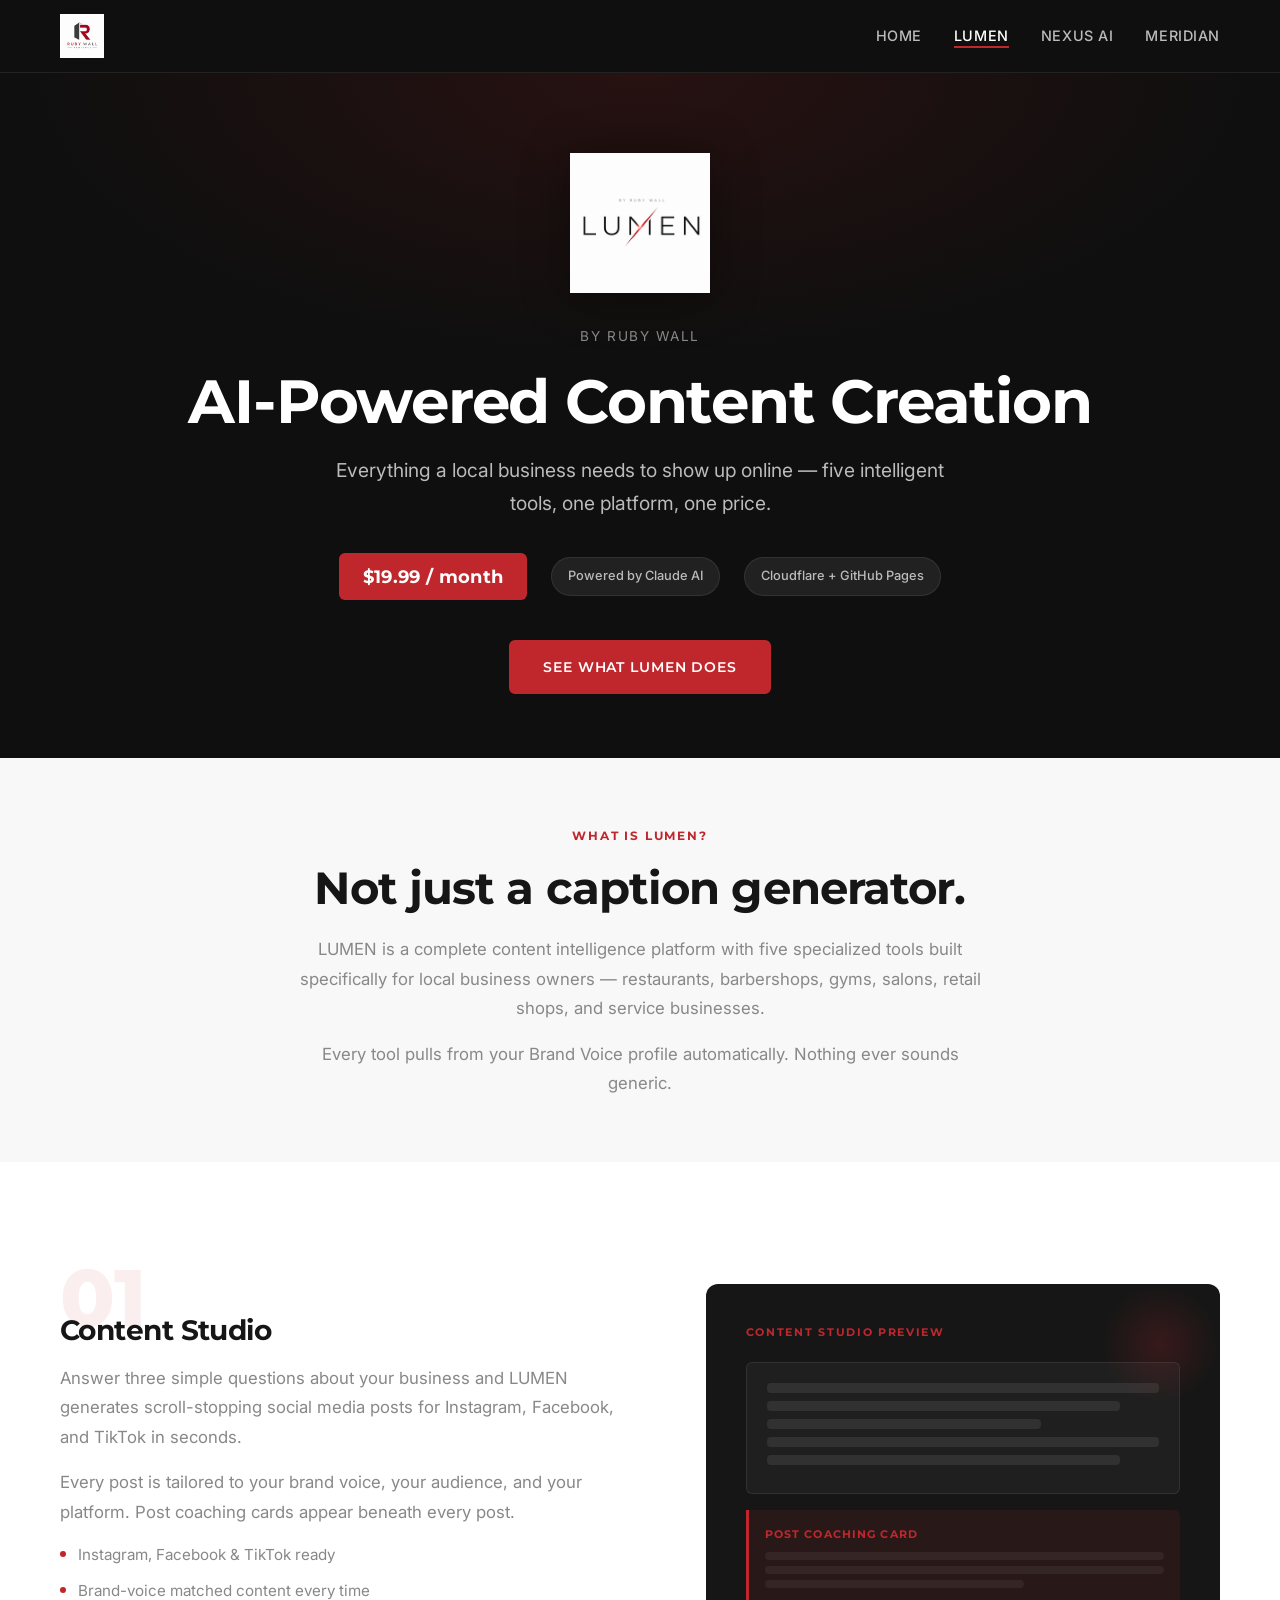
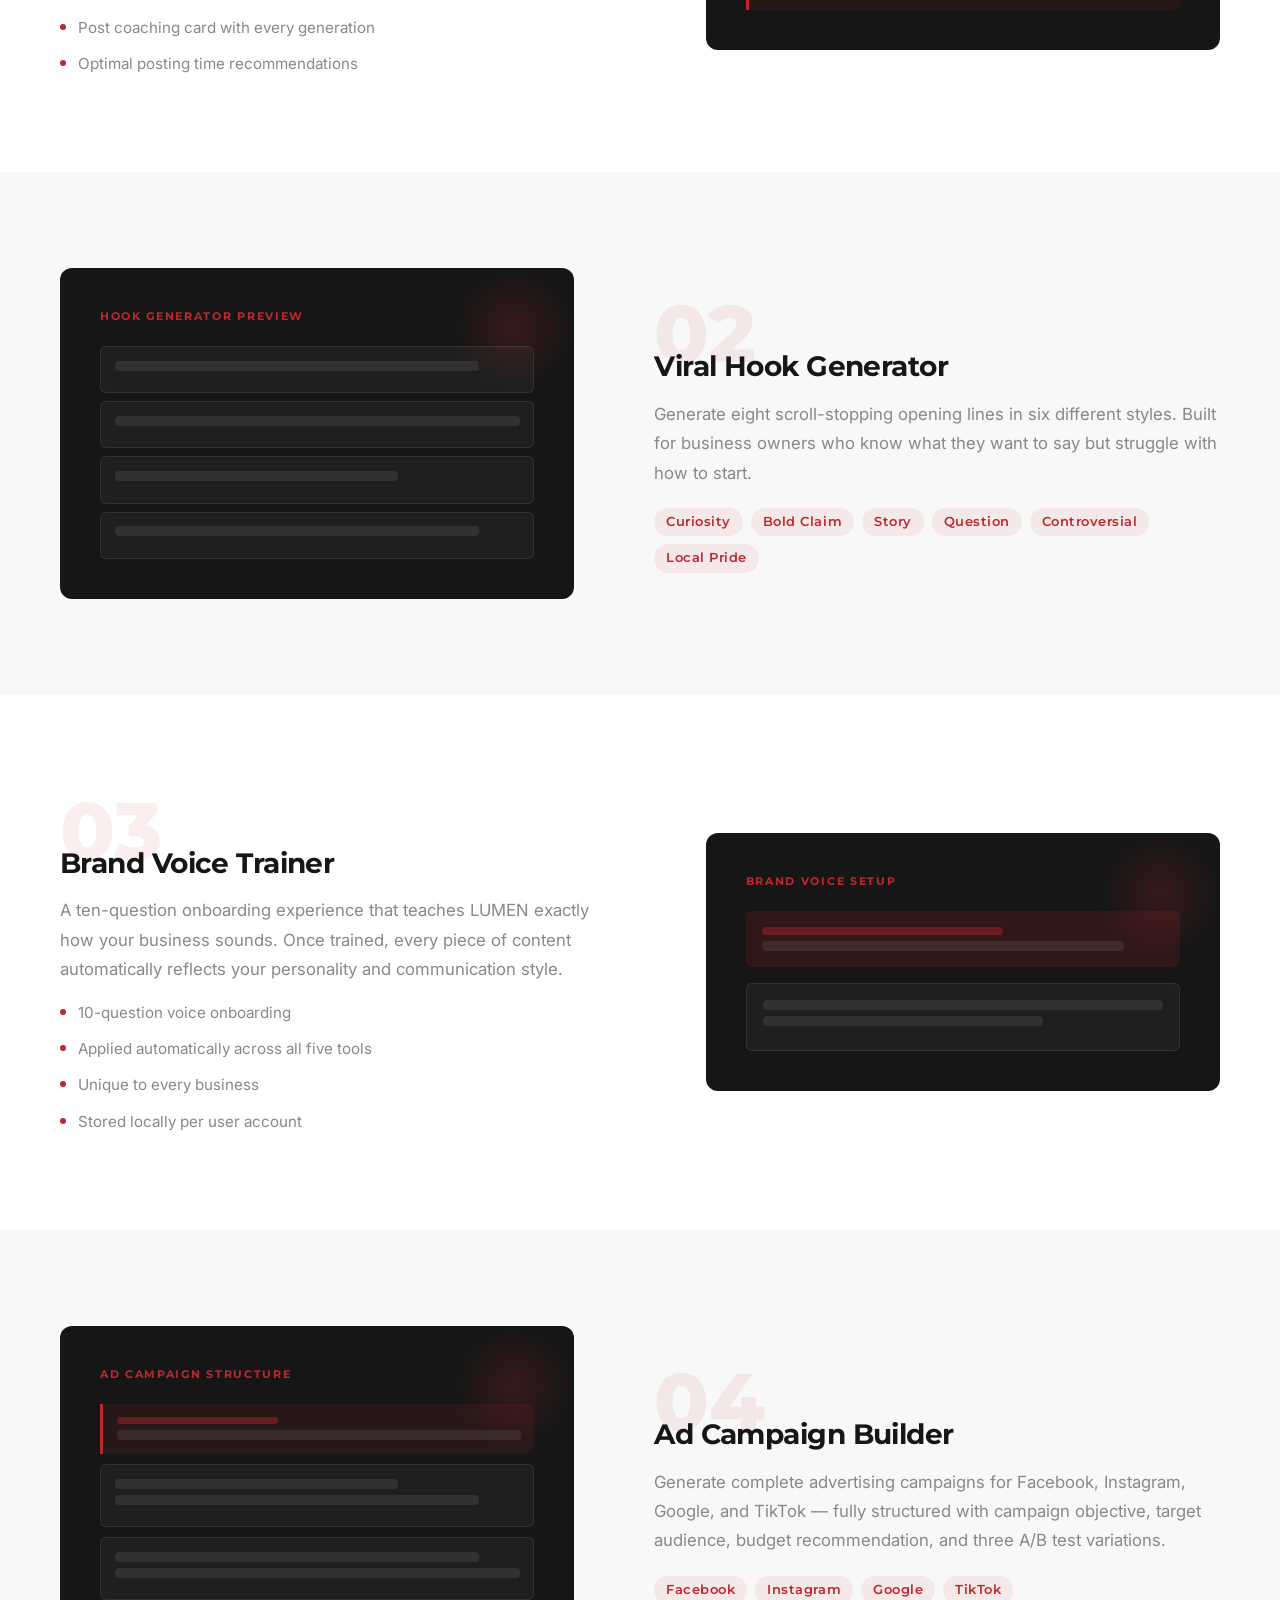
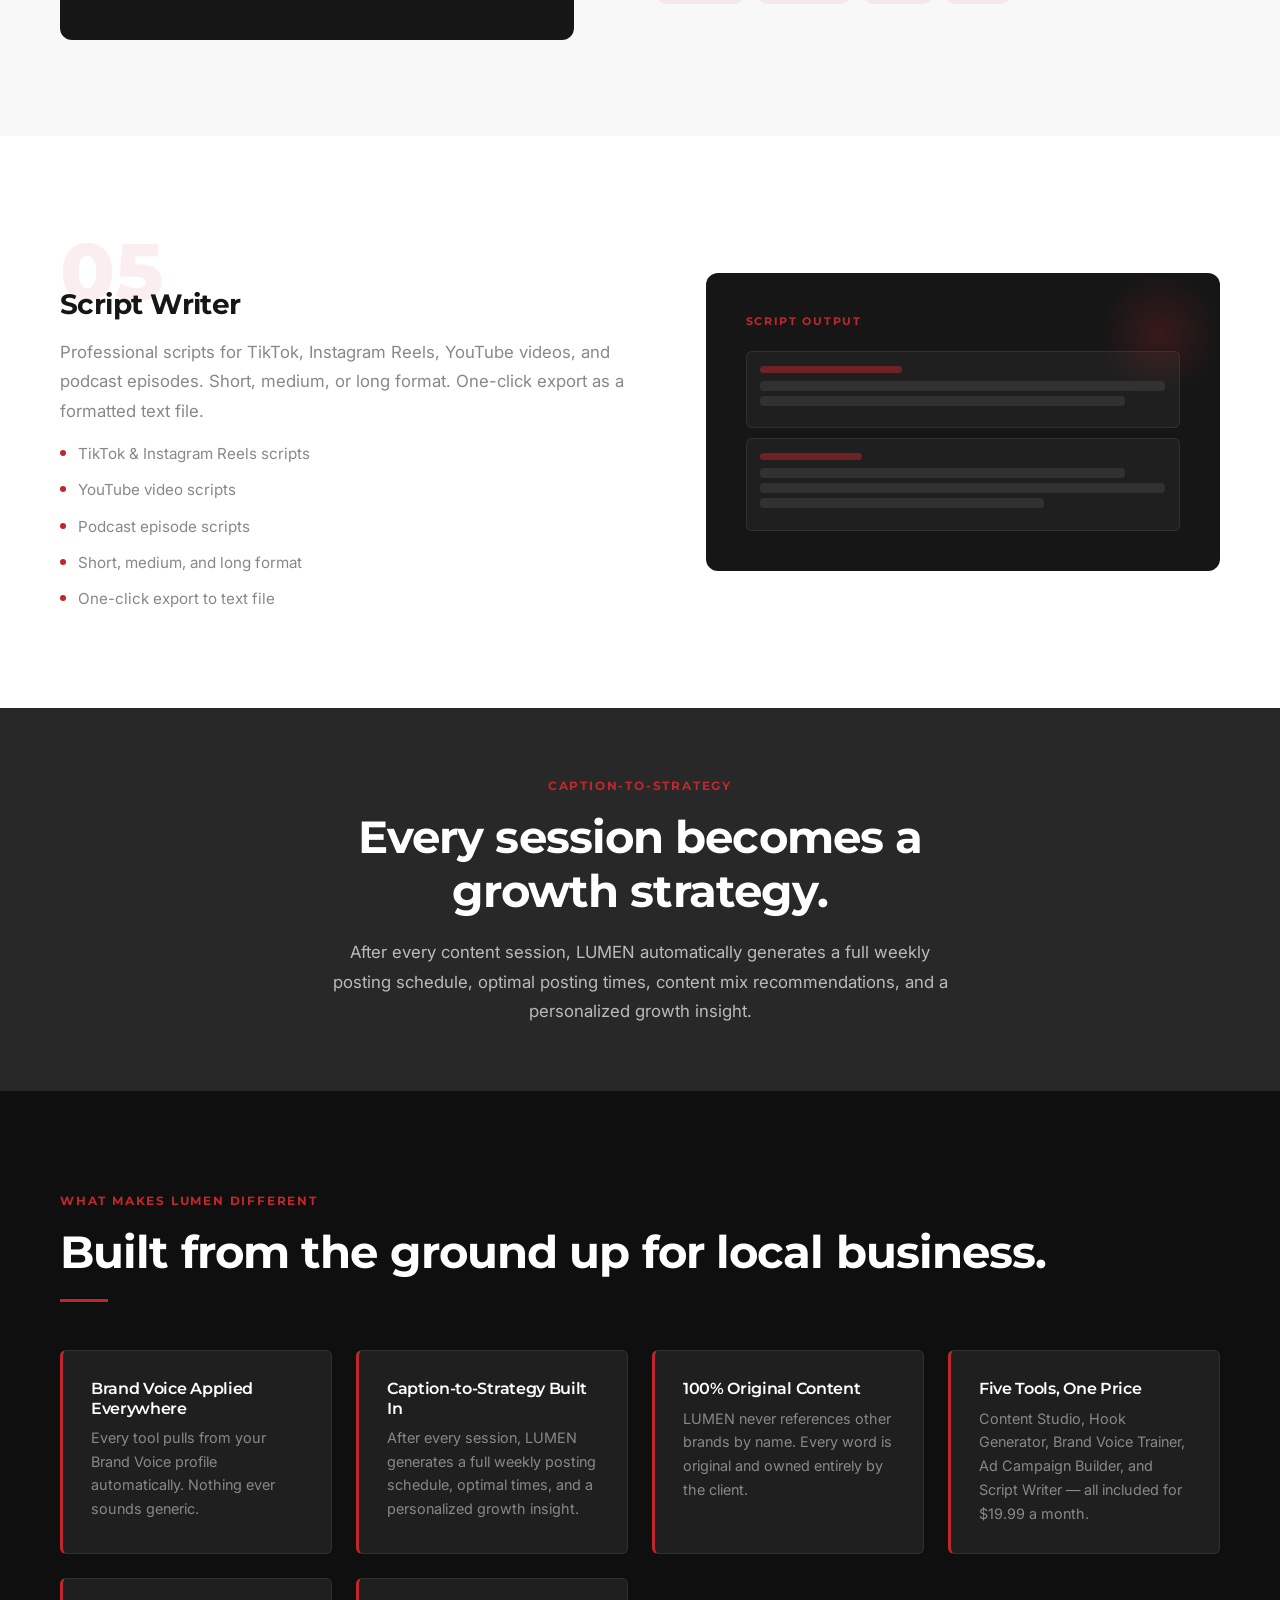
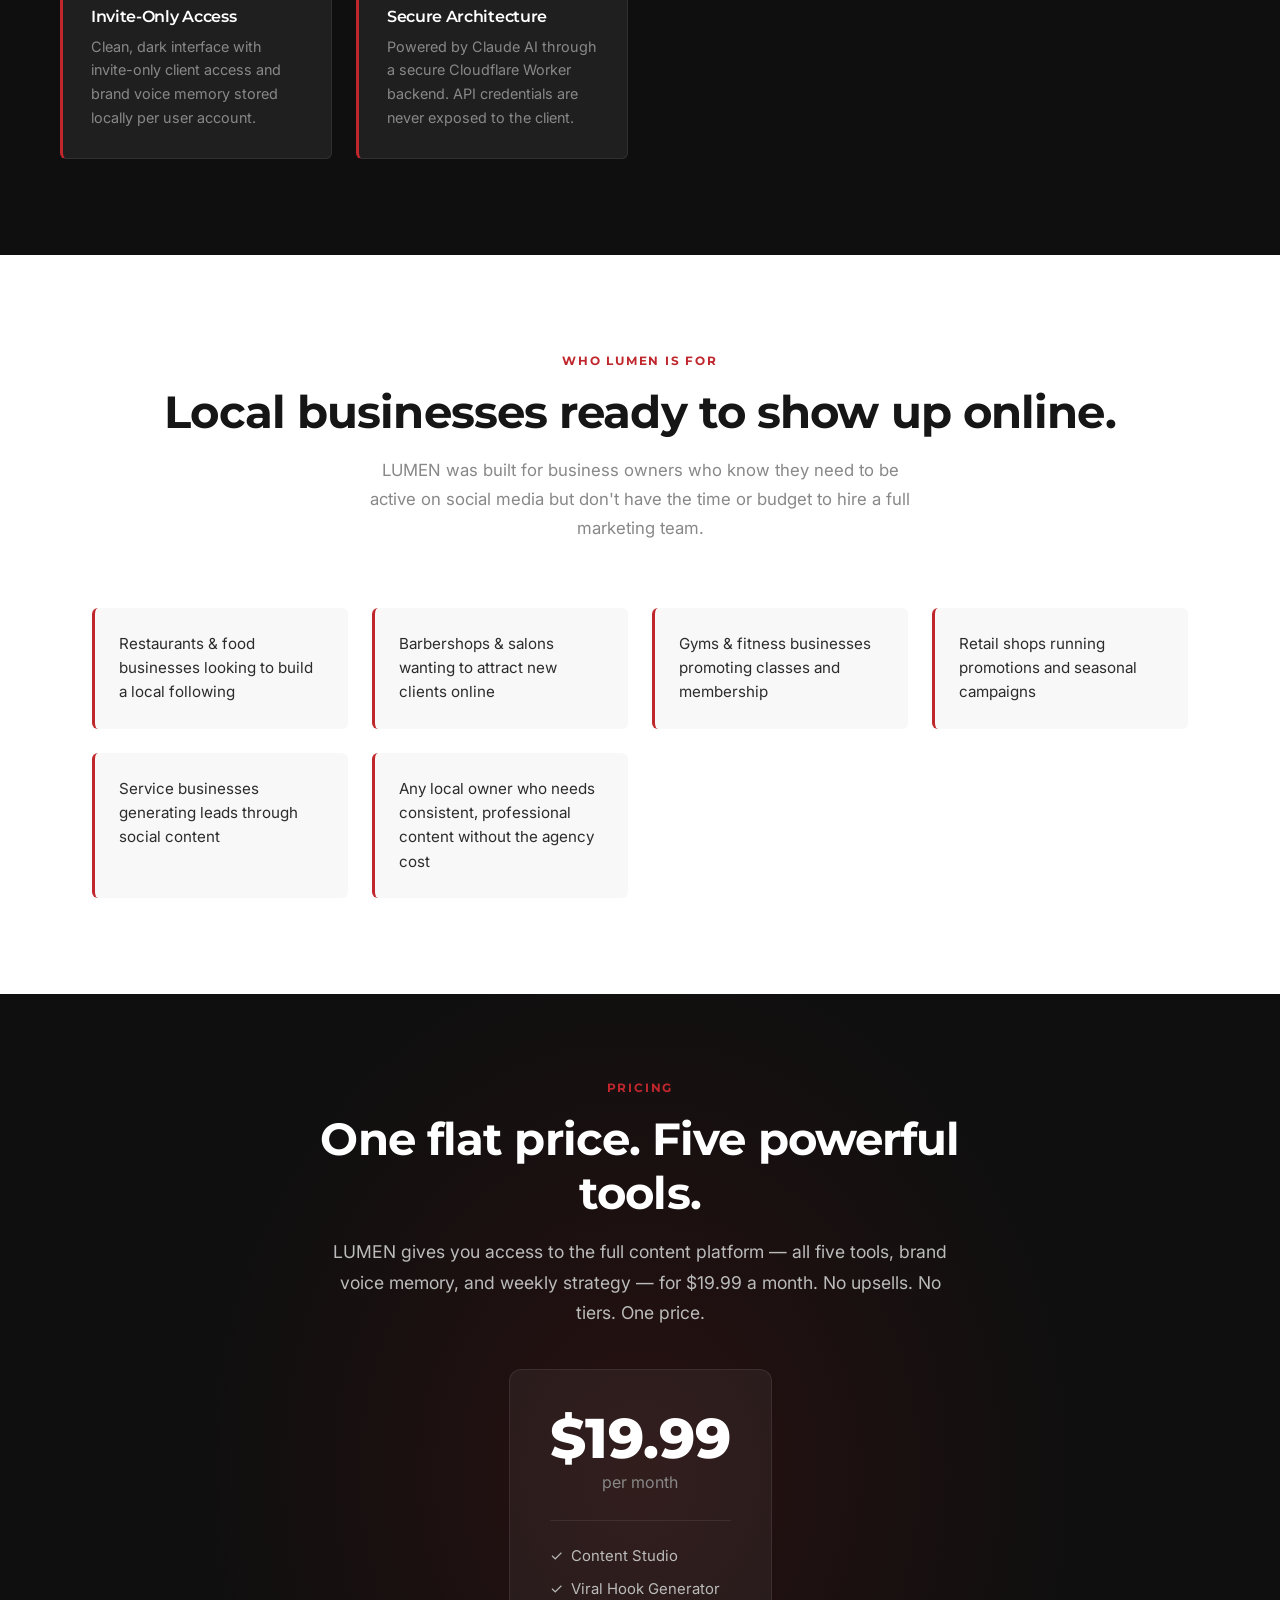
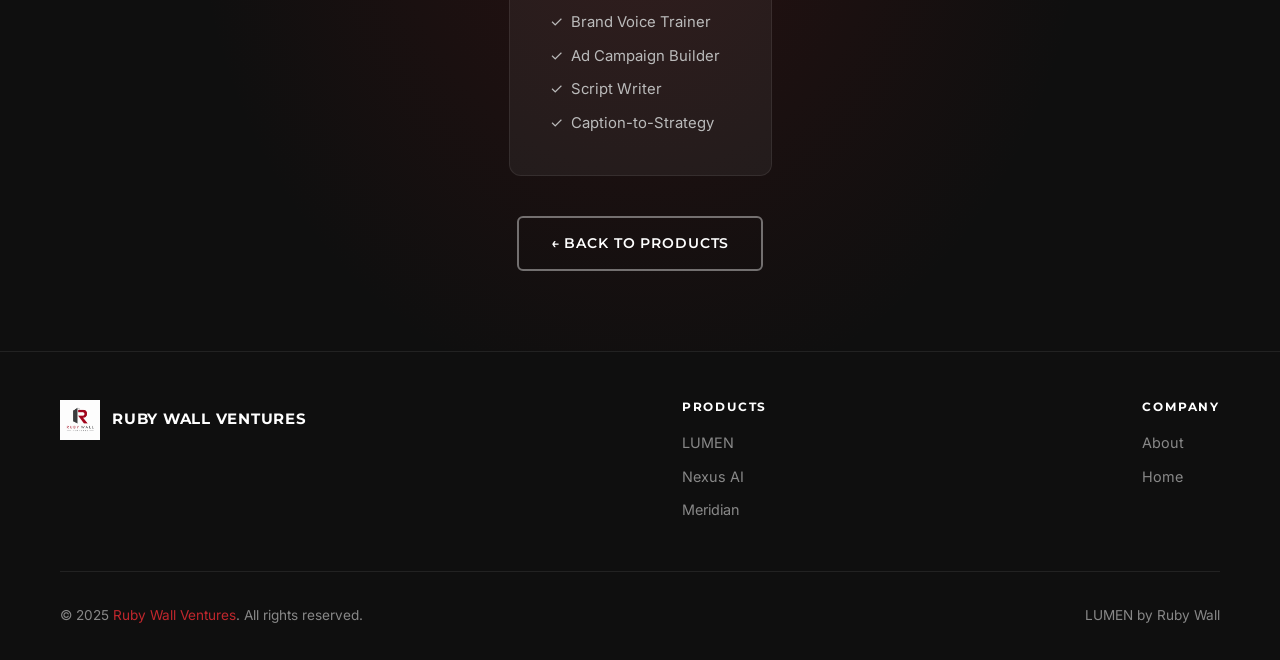
==== commit c52b03e3: "Update lumen.html" ====
--- a/lumen.html
+++ b/lumen.html
@@ -48,7 +48,7 @@
 <body>
   <nav class="nav">
     <div class="nav-inner">
-      <a class="nav-logo" href="index.html"><img src="images:logo-rwv.PNG" alt="Ruby Wall Ventures" /></a>
+      <a class="nav-logo" href="index.html"><img src="images/logo-rwv.PNG" alt="Ruby Wall Ventures" /></a>
       <ul class="nav-links">
         <li><a href="index.html">Home</a></li>
         <li><a href="lumen.html" class="active">LUMEN</a></li>
@@ -63,7 +63,7 @@
   </nav>
 
   <section class="hero-product">
-    <img src="images:logo-lumen.PNG" alt="LUMEN by Ruby Wall" class="hero-product-logo" />
+    <img src="images/logo-lumen.PNG" alt="LUMEN by Ruby Wall" class="hero-product-logo" />
     <p class="hero-product-powered">By Ruby Wall</p>
     <h1>AI-Powered Content Creation</h1>
     <p class="hero-product-tagline">Everything a local business needs to show up online — five intelligent tools, one platform, one price.</p>
@@ -273,7 +273,7 @@
     <div class="footer-inner">
       <div class="footer-top">
         <div class="footer-brand">
-          <img src="images:logo-rwv.PNG" alt="Ruby Wall Ventures" />
+          <img src="images/logo-rwv.PNG" alt="Ruby Wall Ventures" />
           <span class="footer-brand-name">Ruby Wall Ventures</span>
         </div>
         <div class="footer-links-group">
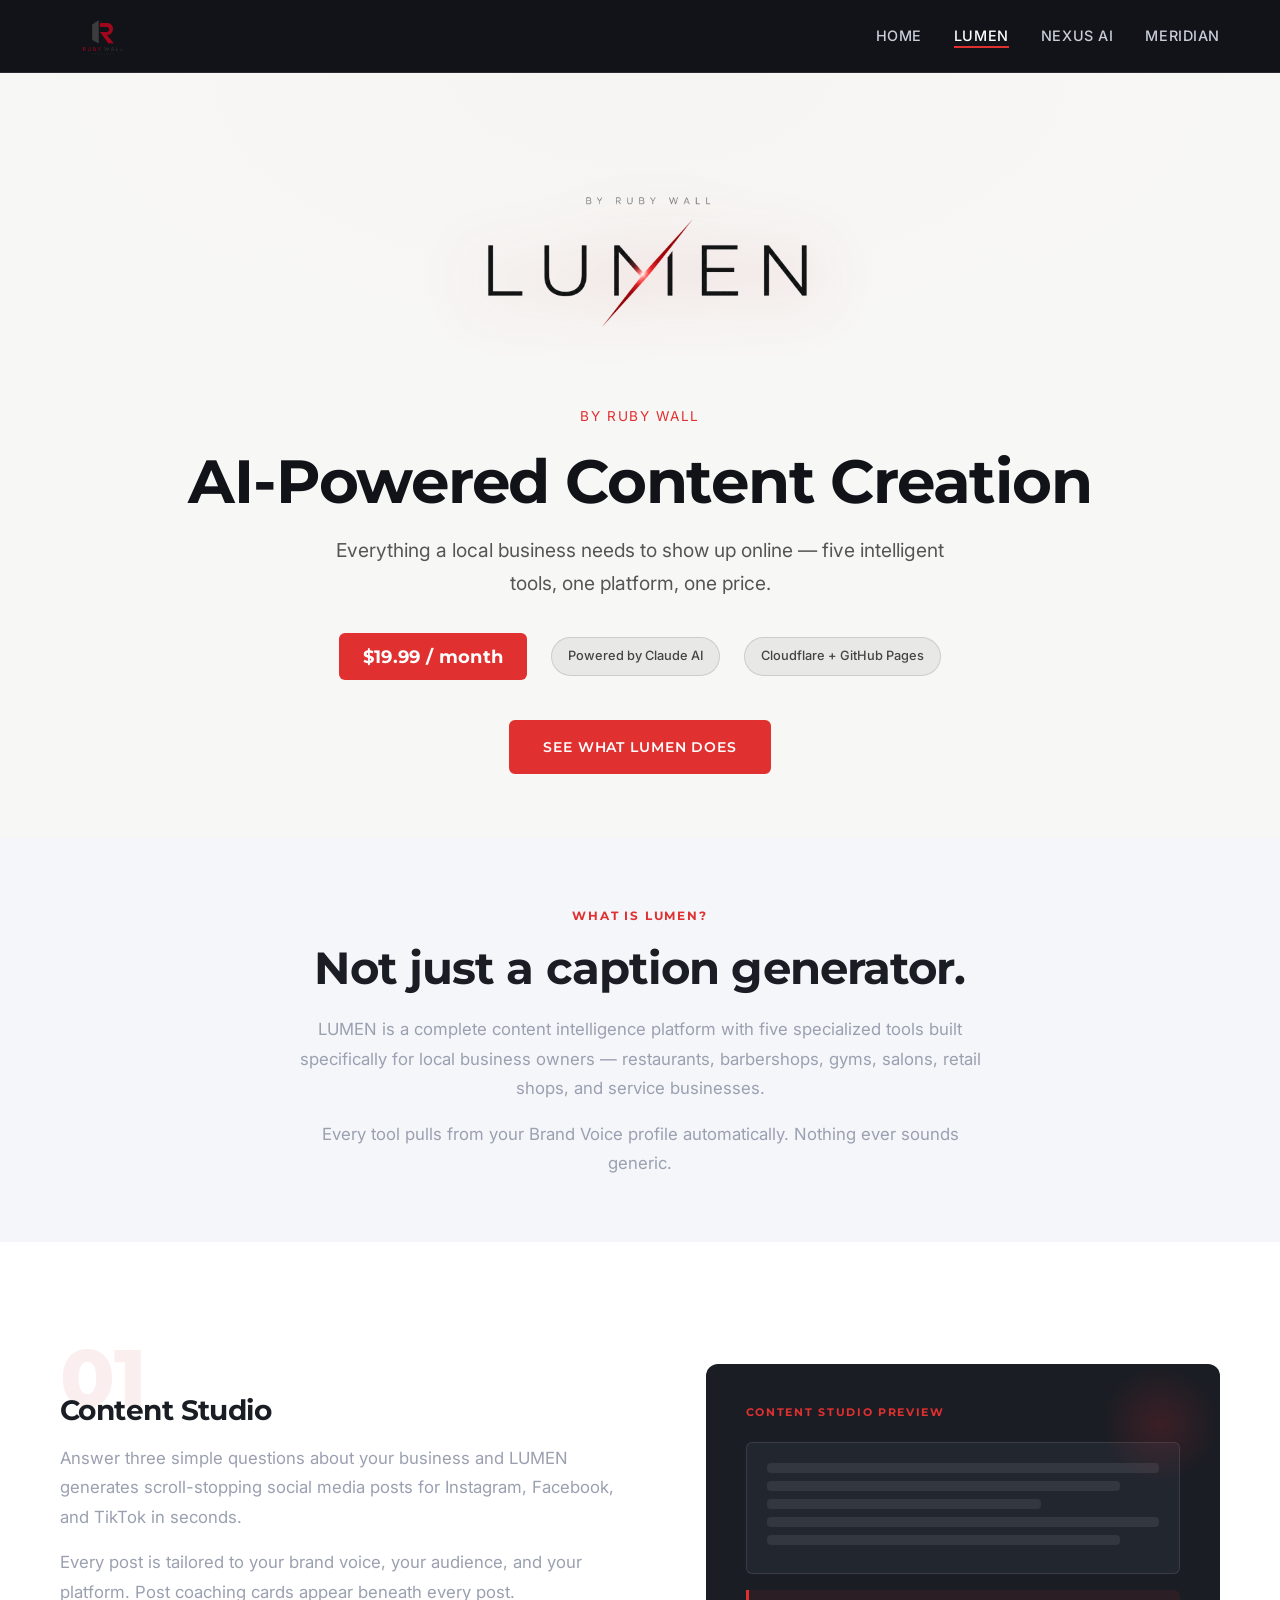
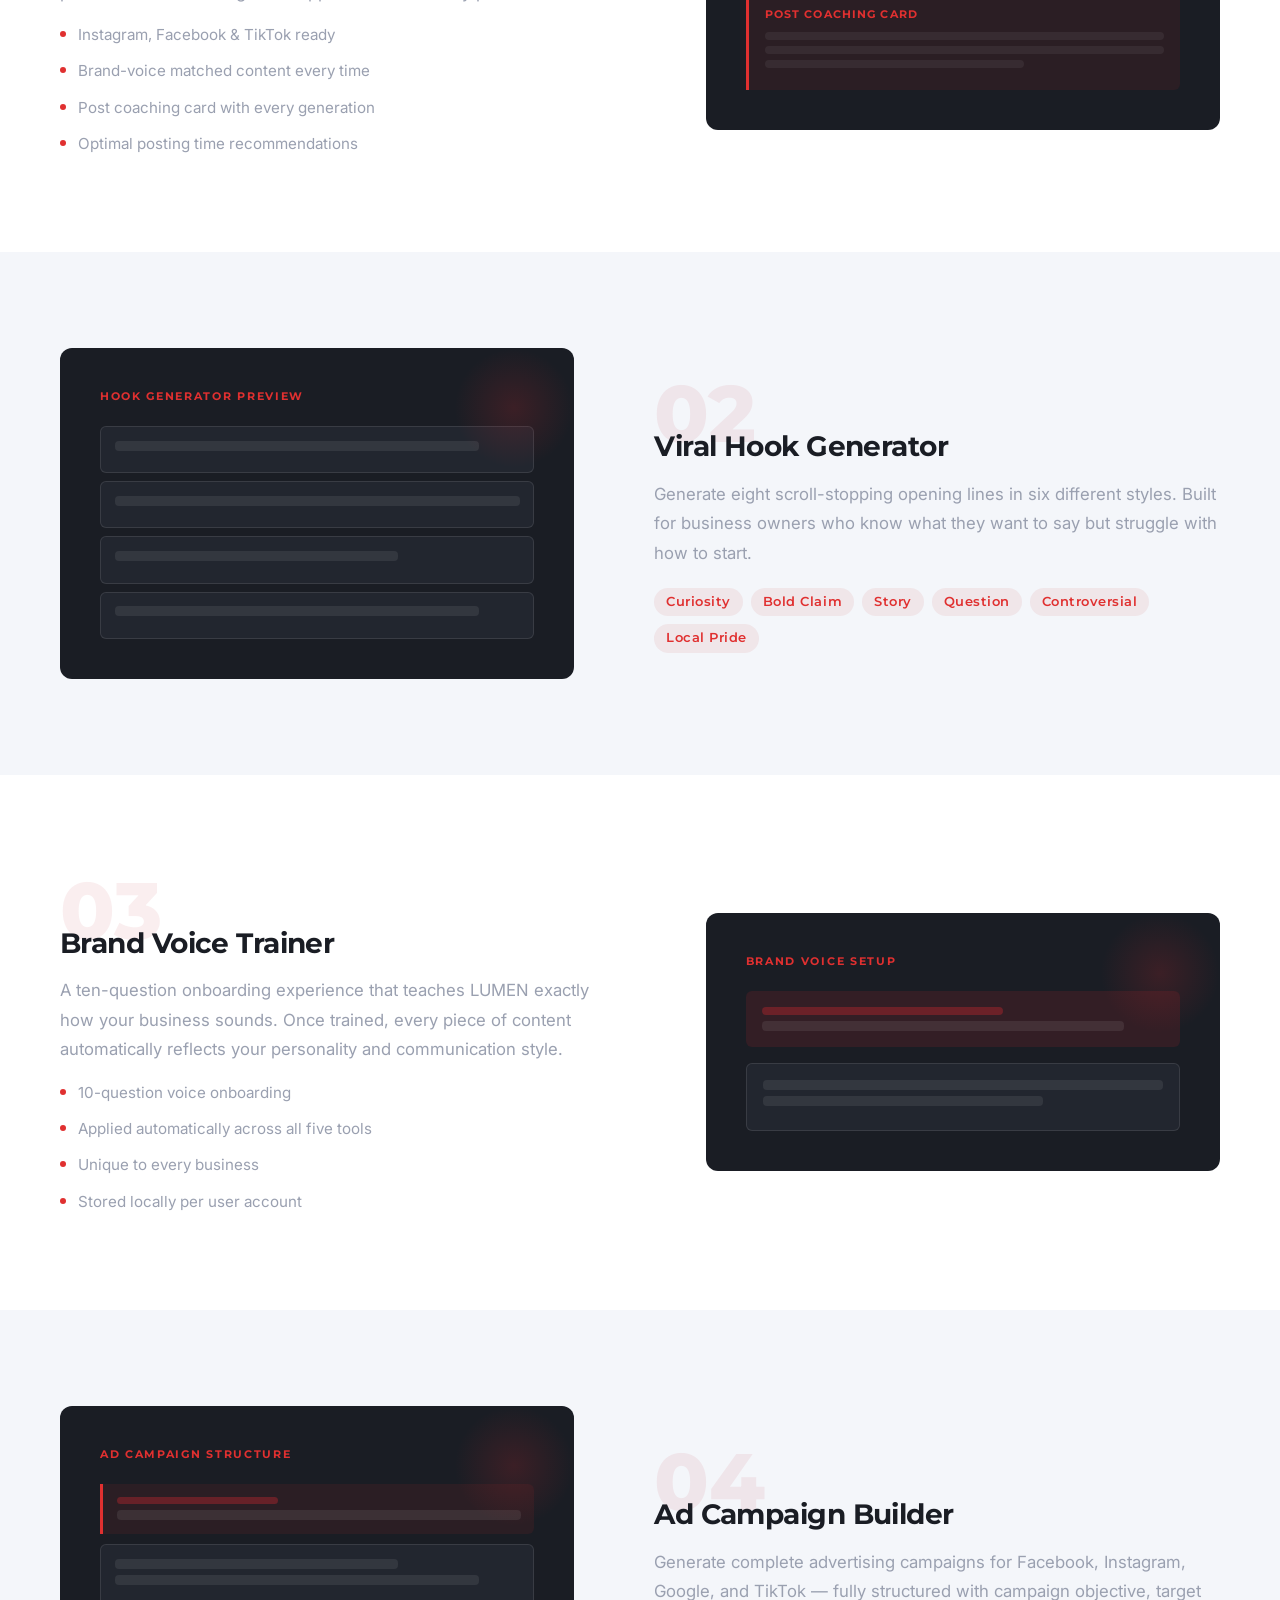
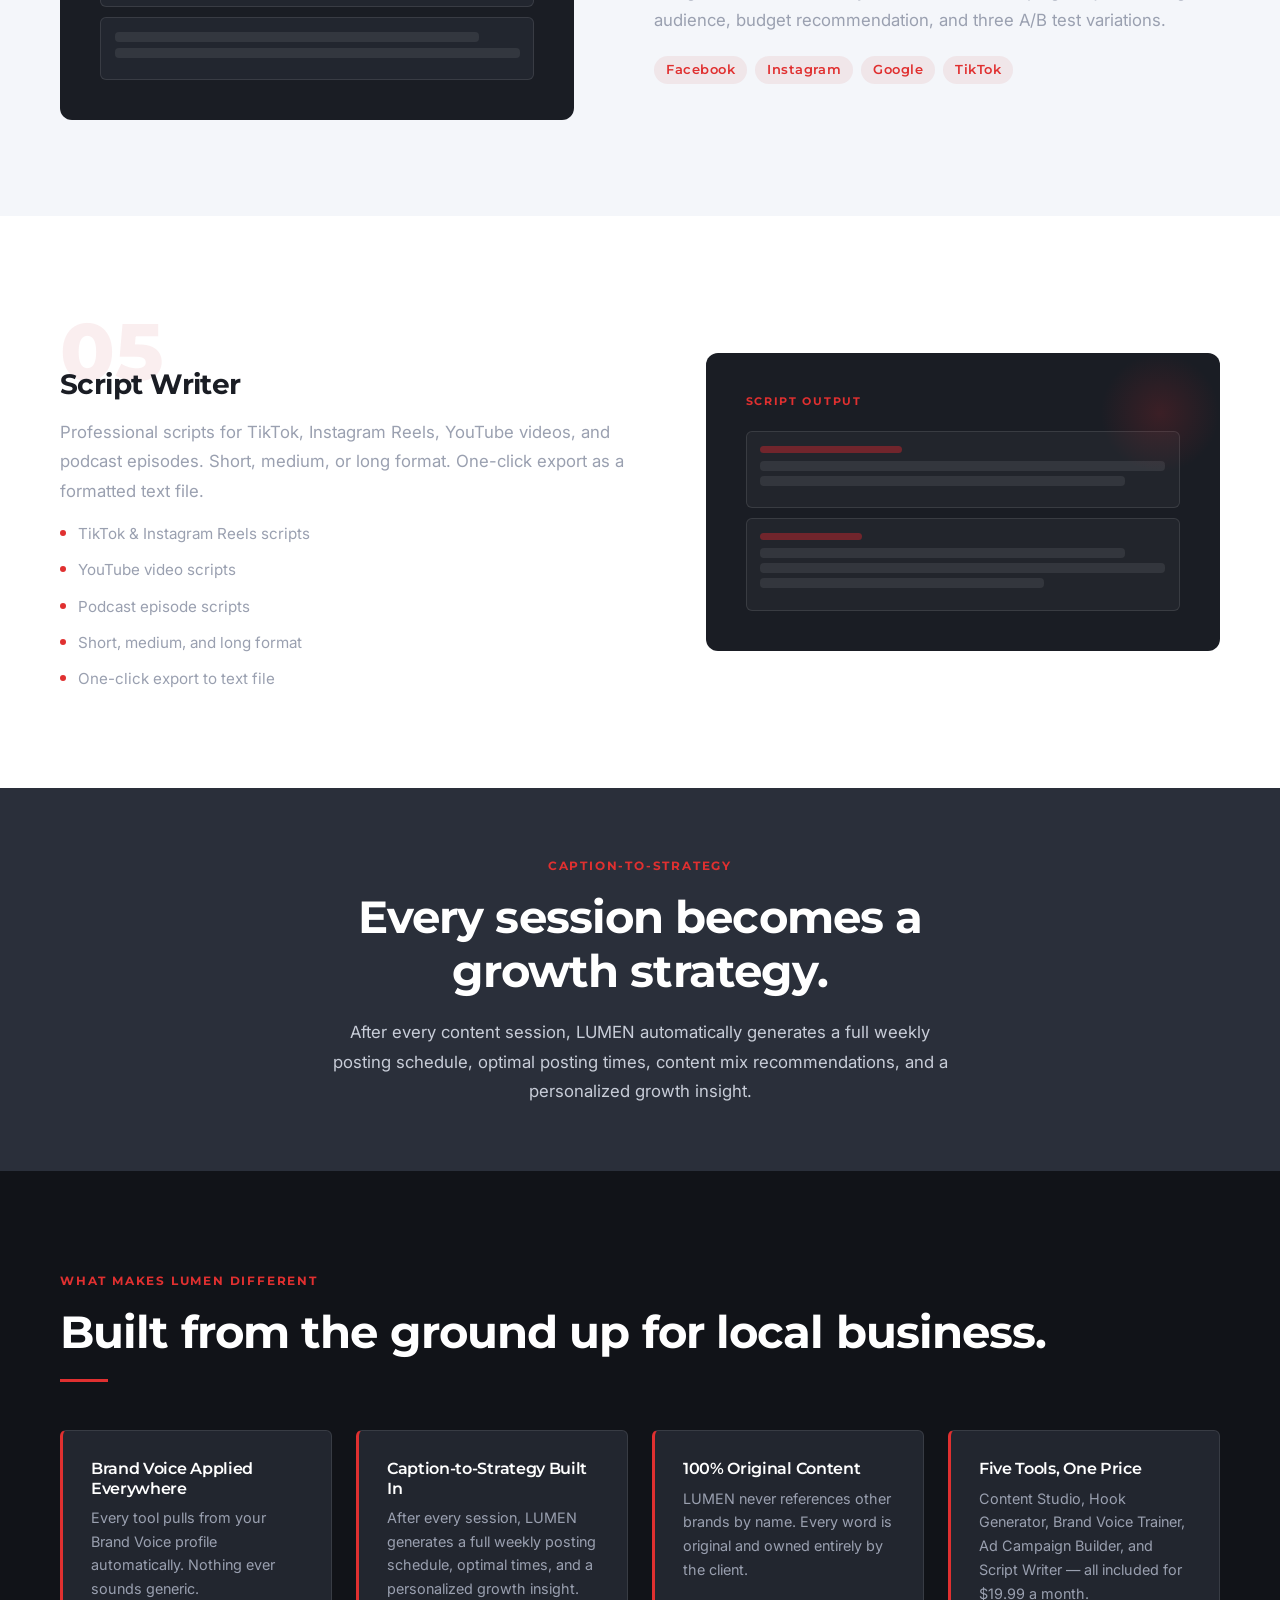
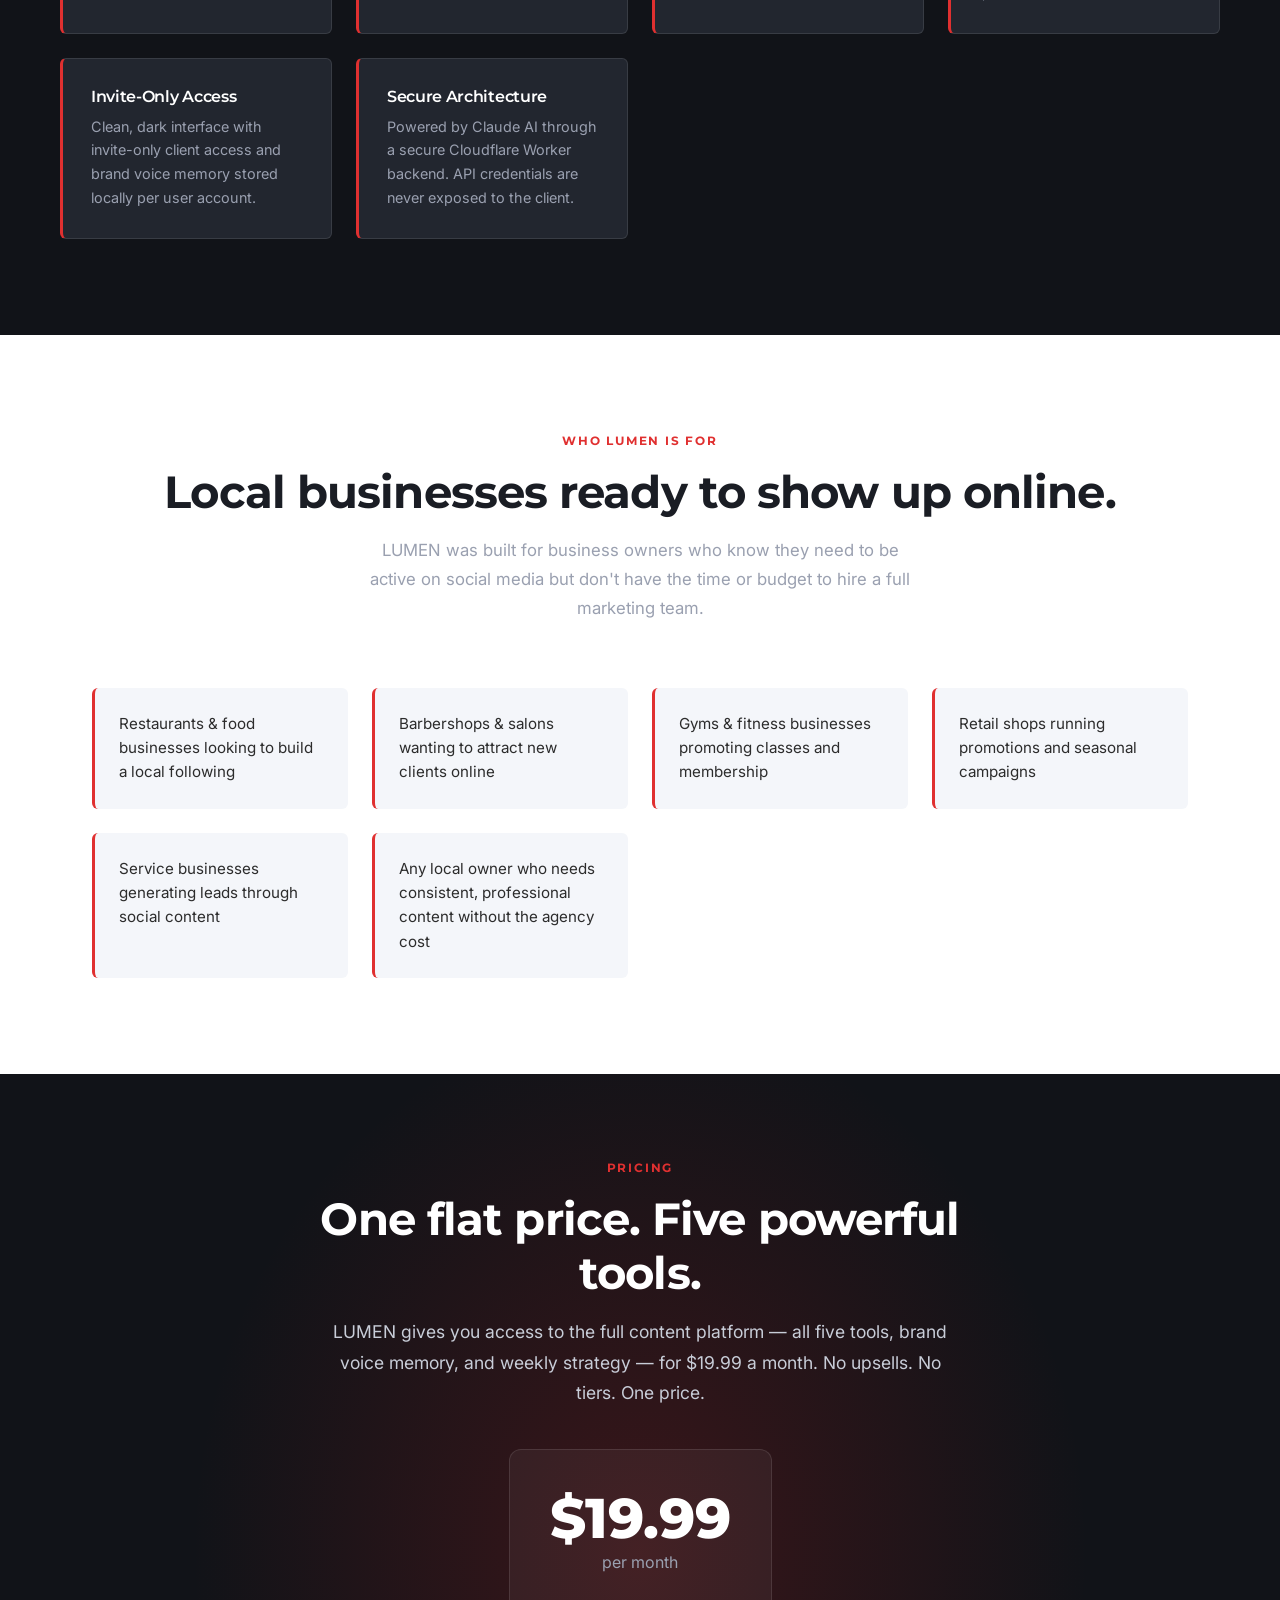
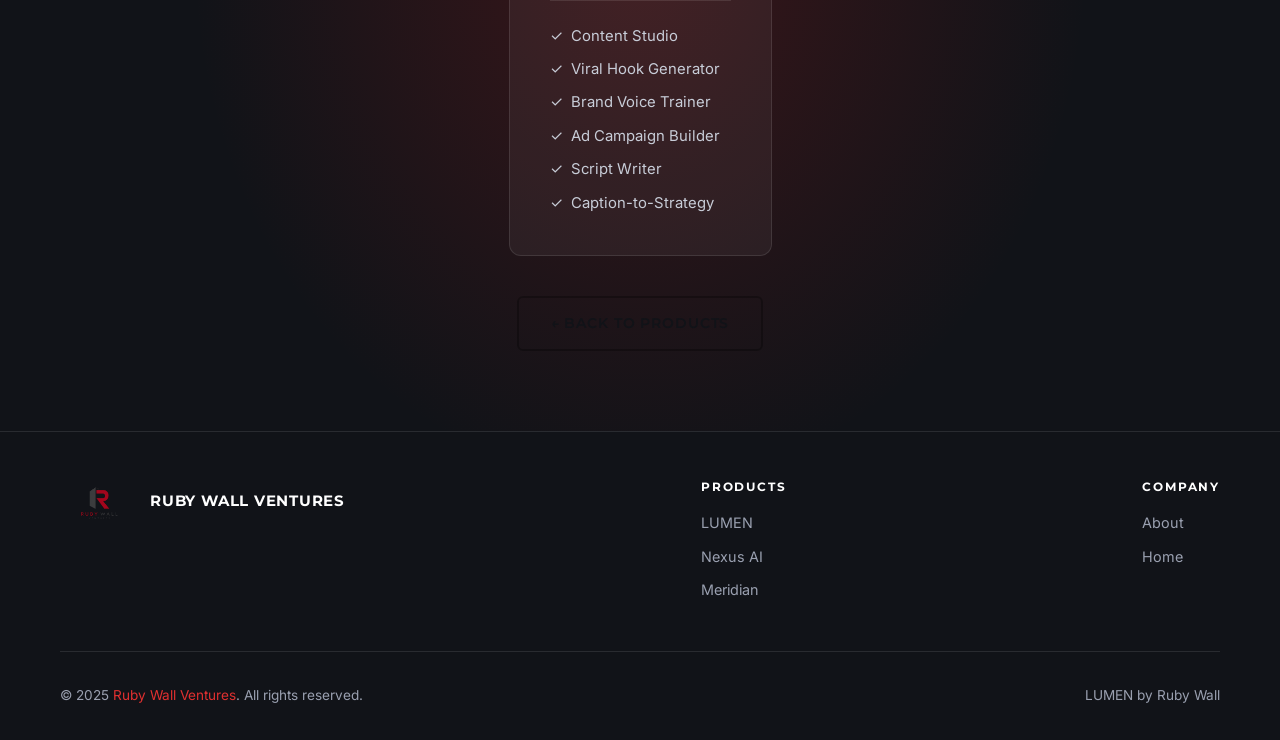
==== commit c861584a: "Update lumen.html" ====
--- a/lumen.html
+++ b/lumen.html
@@ -8,6 +8,18 @@
   <link rel="preconnect" href="https://fonts.googleapis.com" />
   <link href="https://fonts.googleapis.com/css2?family=Montserrat:wght@400;600;700;800&family=Inter:wght@400;500;600&display=swap" rel="stylesheet" />
   <link rel="stylesheet" href="css/style.css" />
+  <style>
+    .hero-home, .hero-product { background: #F7F7F5 !important; }
+    .hero-home h1 { color: #111318 !important; }
+    .hero-home p { color: #555 !important; }
+    .hero-home::before, .hero-product::before { opacity: 0.15 !important; }
+    .hero-product h1 { color: #111318 !important; }
+    .hero-product-tagline { color: #555 !important; }
+    .hero-product-powered { color: #E03030 !important; }
+    .btn-outline { color: #111318 !important; border-color: rgba(0,0,0,0.3) !important; }
+    .btn-outline:hover { background: rgba(0,0,0,0.05) !important; border-color: #111318 !important; }
+    .tech-tag { background: rgba(0,0,0,0.06) !important; color: #444 !important; border-color: rgba(0,0,0,0.12) !important; }
+  </style>
   <style>
     .tools-section { padding: 6rem 2rem; background: var(--light-1); }
     .tools-section.alt { background: var(--light-2); }
--- a/css/style.css
+++ b/css/style.css
@@ -1,19 +1,19 @@
 /* ===== CSS VARIABLES & RESET ===== */
 :root {
-  --red-primary: #8B1A1A;
-  --red-light: #B02020;
-  --red-bright: #C0272D;
+  --red-primary: #A01E1E;
+  --red-light: #CC2A2A;
+  --red-bright: #E03030;
   --charcoal: #2C2C2C;
-  --dark-1: #0F0F0F;
-  --dark-2: #161616;
-  --dark-3: #1F1F1F;
-  --dark-4: #282828;
+  --dark-1: #111318;
+  --dark-2: #1A1D24;
+  --dark-3: #22262F;
+  --dark-4: #2A2F3A;
   --light-1: #FFFFFF;
-  --light-2: #F8F8F8;
-  --light-3: #EDEDED;
-  --gray-mid: #888888;
-  --gray-light: #BBBBBB;
-  --border-dark: rgba(255,255,255,0.08);
+  --light-2: #F4F6FA;
+  --light-3: #E8ECF4;
+  --gray-mid: #9AA0B0;
+  --gray-light: #C8CDD8;
+  --border-dark: rgba(255,255,255,0.10);
   --border-light: rgba(0,0,0,0.08);
   --shadow-sm: 0 2px 8px rgba(0,0,0,0.15);
   --shadow-md: 0 4px 24px rgba(0,0,0,0.25);
@@ -104,7 +104,7 @@
 }
 
 .nav-logo img {
-  height: 44px;
+  height: 48px;
   width: auto;
 }
 
@@ -245,18 +245,18 @@
   background: var(--red-light);
   border-color: var(--red-light);
   transform: translateY(-1px);
-  box-shadow: 0 4px 16px rgba(192, 39, 45, 0.4);
+  box-shadow: 0 4px 16px rgba(224, 48, 48, 0.45);
 }
 
 .btn-outline {
   background: transparent;
-  color: var(--light-1);
-  border-color: rgba(255,255,255,0.4);
+  color: var(--dark-1);
+  border-color: rgba(0,0,0,0.3);
 }
 
 .btn-outline:hover {
-  background: rgba(255,255,255,0.1);
-  border-color: var(--light-1);
+  background: rgba(0,0,0,0.06);
+  border-color: var(--dark-1);
   transform: translateY(-1px);
 }
 
@@ -298,7 +298,7 @@
 
 /* ===== HOMEPAGE HERO ===== */
 .hero-home {
-  background: var(--dark-1);
+  background: #F7F7F5;
   min-height: 100vh;
   display: flex;
   flex-direction: column;
@@ -315,21 +315,21 @@
   position: absolute;
   inset: 0;
   background:
-    radial-gradient(ellipse 60% 50% at 50% 0%, rgba(139, 26, 26, 0.18) 0%, transparent 70%),
-    radial-gradient(ellipse 40% 30% at 20% 80%, rgba(139, 26, 26, 0.08) 0%, transparent 60%);
+    radial-gradient(ellipse 70% 55% at 50% 0%, rgba(180, 30, 30, 0.08) 0%, transparent 70%),
+    radial-gradient(ellipse 40% 30% at 20% 80%, rgba(180, 30, 30, 0.05) 0%, transparent 60%);
   pointer-events: none;
 }
 
 .hero-home-logo {
-  width: clamp(180px, 25vw, 280px);
+  width: clamp(220px, 30vw, 340px);
   height: auto;
   margin-bottom: 2.5rem;
   position: relative;
-  filter: drop-shadow(0 8px 32px rgba(139, 26, 26, 0.3));
+  filter: drop-shadow(0 8px 40px rgba(180, 30, 30, 0.45));
 }
 
 .hero-home h1 {
-  color: var(--light-1);
+  color: #111318;
   margin-bottom: 1.2rem;
   position: relative;
   max-width: 800px;
@@ -340,7 +340,7 @@
 }
 
 .hero-home p {
-  color: var(--gray-light);
+  color: #666;
   font-size: clamp(1rem, 2vw, 1.25rem);
   max-width: 600px;
   margin: 0 auto 2.5rem;
@@ -455,8 +455,8 @@
 }
 
 .product-card-logo {
-  width: 180px;
-  height: 100px;
+  width: 200px;
+  height: 120px;
   object-fit: contain;
   margin-bottom: 1.5rem;
 }
@@ -475,7 +475,7 @@
 
 .product-card-badge {
   display: inline-block;
-  background: rgba(192, 39, 45, 0.08);
+  background: rgba(224, 48, 48, 0.1);
   color: var(--red-bright);
   font-size: 0.8rem;
   font-weight: 600;
@@ -508,9 +508,9 @@
 }
 
 .about-logo-img {
-  width: clamp(160px, 20vw, 240px);
+  width: clamp(180px, 22vw, 260px);
   height: auto;
-  filter: drop-shadow(0 4px 24px rgba(139, 26, 26, 0.4));
+  filter: drop-shadow(0 4px 24px rgba(180, 30, 30, 0.5));
 }
 
 .about-text h2 {
@@ -533,7 +533,7 @@
 
 /* ===== PRODUCT PAGE HERO ===== */
 .hero-product {
-  background: var(--dark-1);
+  background: #F7F7F5;
   padding: 5rem 2rem 4rem;
   text-align: center;
   position: relative;
@@ -544,20 +544,20 @@
   content: '';
   position: absolute;
   inset: 0;
-  background: radial-gradient(ellipse 70% 60% at 50% 0%, rgba(139, 26, 26, 0.2) 0%, transparent 70%);
+  background: radial-gradient(ellipse 80% 65% at 50% 0%, rgba(180, 30, 30, 0.07) 0%, transparent 70%);
   pointer-events: none;
 }
 
 .hero-product-logo {
-  height: clamp(80px, 12vw, 140px);
+  height: clamp(140px, 18vw, 220px);
   width: auto;
   margin: 0 auto 2rem;
   position: relative;
-  filter: drop-shadow(0 4px 24px rgba(0,0,0,0.4));
+  filter: drop-shadow(0 4px 32px rgba(180, 30, 30, 0.4));
 }
 
 .hero-product-powered {
-  color: var(--gray-mid);
+  color: var(--red-bright);
   font-size: 0.85rem;
   letter-spacing: 0.12em;
   text-transform: uppercase;
@@ -566,13 +566,13 @@
 }
 
 .hero-product h1 {
-  color: var(--light-1);
+  color: #111318;
   margin-bottom: 1rem;
   position: relative;
 }
 
 .hero-product-tagline {
-  color: var(--gray-light);
+  color: #666;
   font-size: clamp(1rem, 2vw, 1.2rem);
   max-width: 640px;
   margin: 0 auto 2rem;
@@ -601,8 +601,8 @@
 }
 
 .tech-tag {
-  background: rgba(255,255,255,0.08);
-  color: var(--gray-light);
+  background: rgba(0,0,0,0.06);
+  color: #444;
   font-size: 0.8rem;
   font-weight: 500;
   padding: 0.5rem 1rem;
@@ -663,7 +663,7 @@
 .feature-icon {
   width: 48px;
   height: 48px;
-  background: rgba(192, 39, 45, 0.1);
+  background: rgba(224, 48, 48, 0.12);
   border-radius: var(--radius-sm);
   display: flex;
   align-items: center;
@@ -832,7 +832,7 @@
 
 .pricing-card.featured {
   border-color: var(--red-bright);
-  box-shadow: 0 0 0 2px rgba(192,39,45,0.15), var(--shadow-md);
+  box-shadow: 0 0 0 2px rgba(224,48,48,0.15), var(--shadow-md);
 }
 
 .featured-badge {
@@ -928,7 +928,7 @@
 .pricing-feature-check {
   width: 18px;
   height: 18px;
-  background: rgba(192,39,45,0.1);
+  background: rgba(224,48,48,0.1);
   border-radius: 50%;
   display: flex;
   align-items: center;
@@ -958,7 +958,7 @@
   content: '';
   position: absolute;
   inset: 0;
-  background: radial-gradient(ellipse 50% 80% at 50% 50%, rgba(139,26,26,0.2) 0%, transparent 70%);
+  background: radial-gradient(ellipse 50% 80% at 50% 50%, rgba(180,30,30,0.25) 0%, transparent 70%);
   pointer-events: none;
 }
 
@@ -1014,7 +1014,7 @@
 }
 
 .footer-brand img {
-  height: 40px;
+  height: 44px;
   width: auto;
 }
 
@@ -1146,7 +1146,7 @@
 }
 
 .tech-pill {
-  background: rgba(255,255,255,0.06);
+  background: rgba(255,255,255,0.07);
   border: 1px solid var(--border-dark);
   color: var(--gray-light);
   font-size: 0.88rem;
@@ -1157,8 +1157,8 @@
 }
 
 .tech-pill:hover {
-  background: rgba(192,39,45,0.15);
-  border-color: rgba(192,39,45,0.4);
+  background: rgba(224,48,48,0.15);
+  border-color: rgba(224,48,48,0.4);
   color: var(--light-1);
 }
 
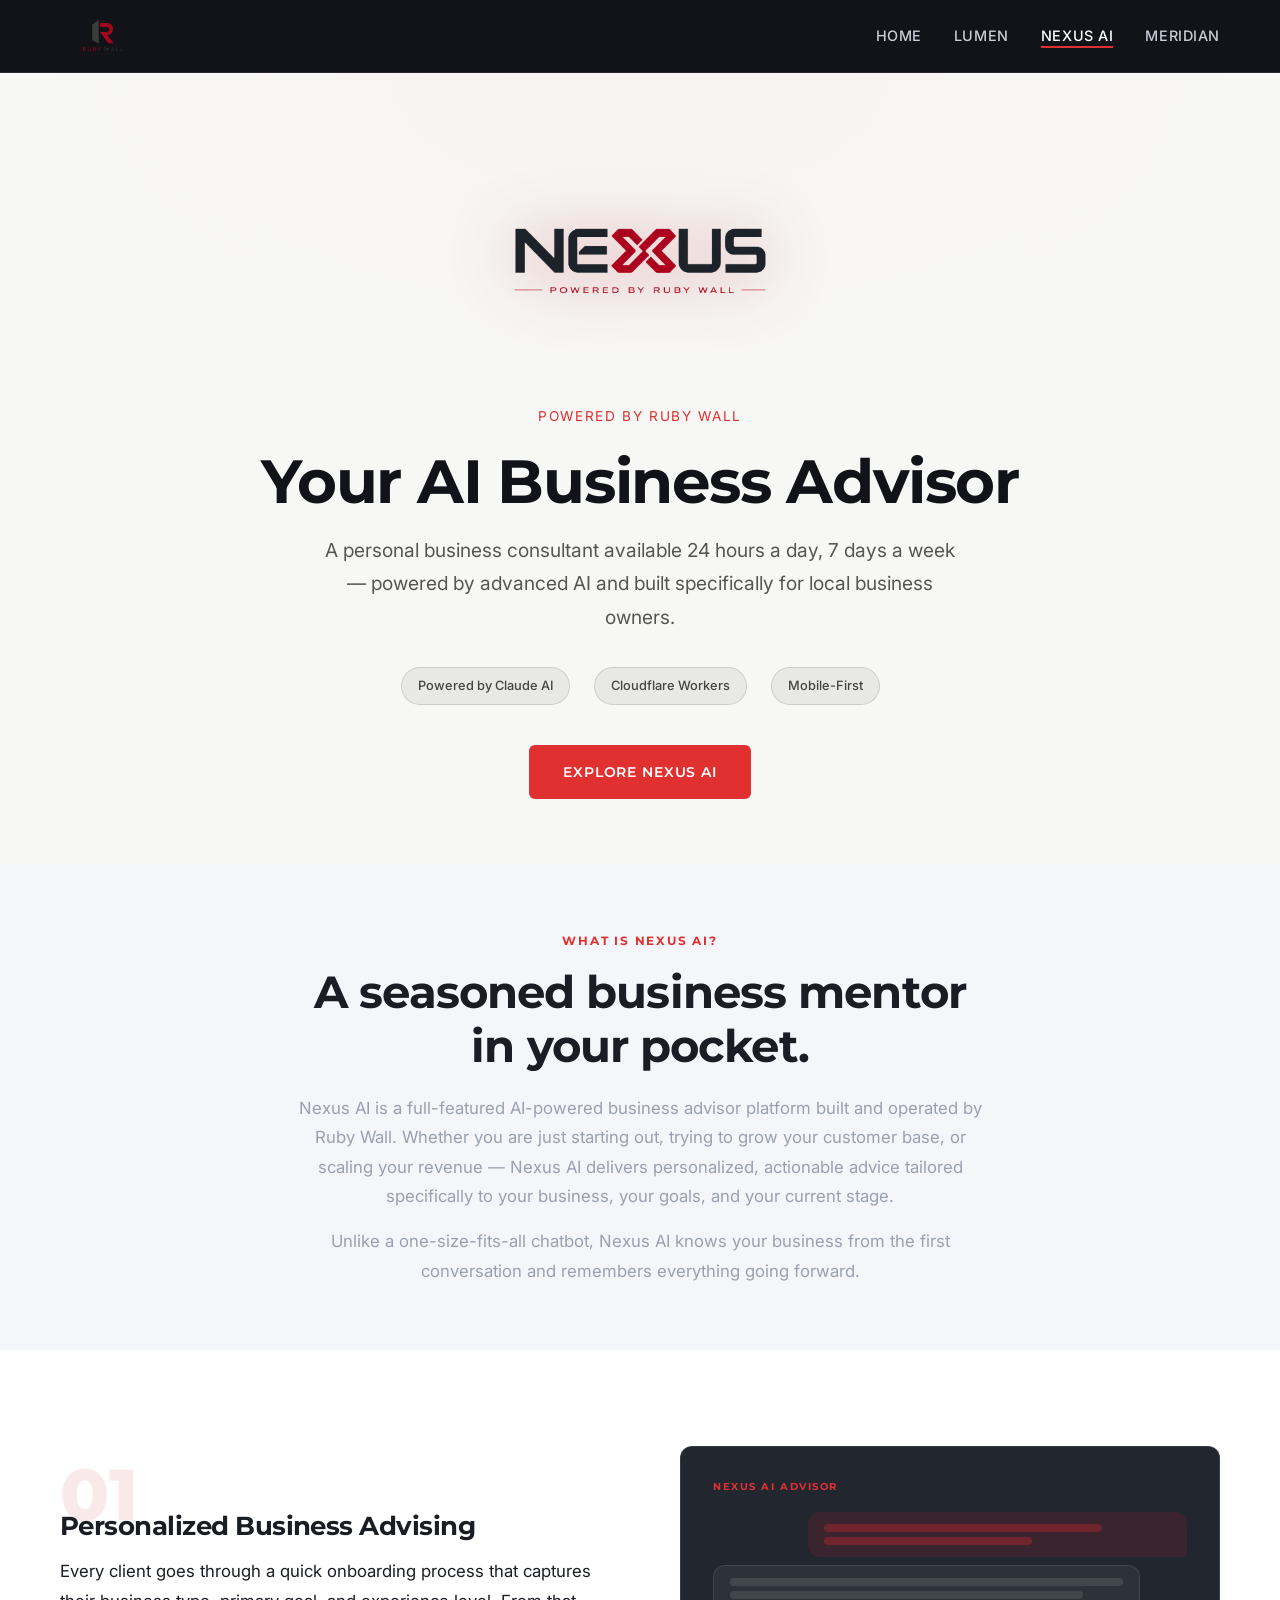
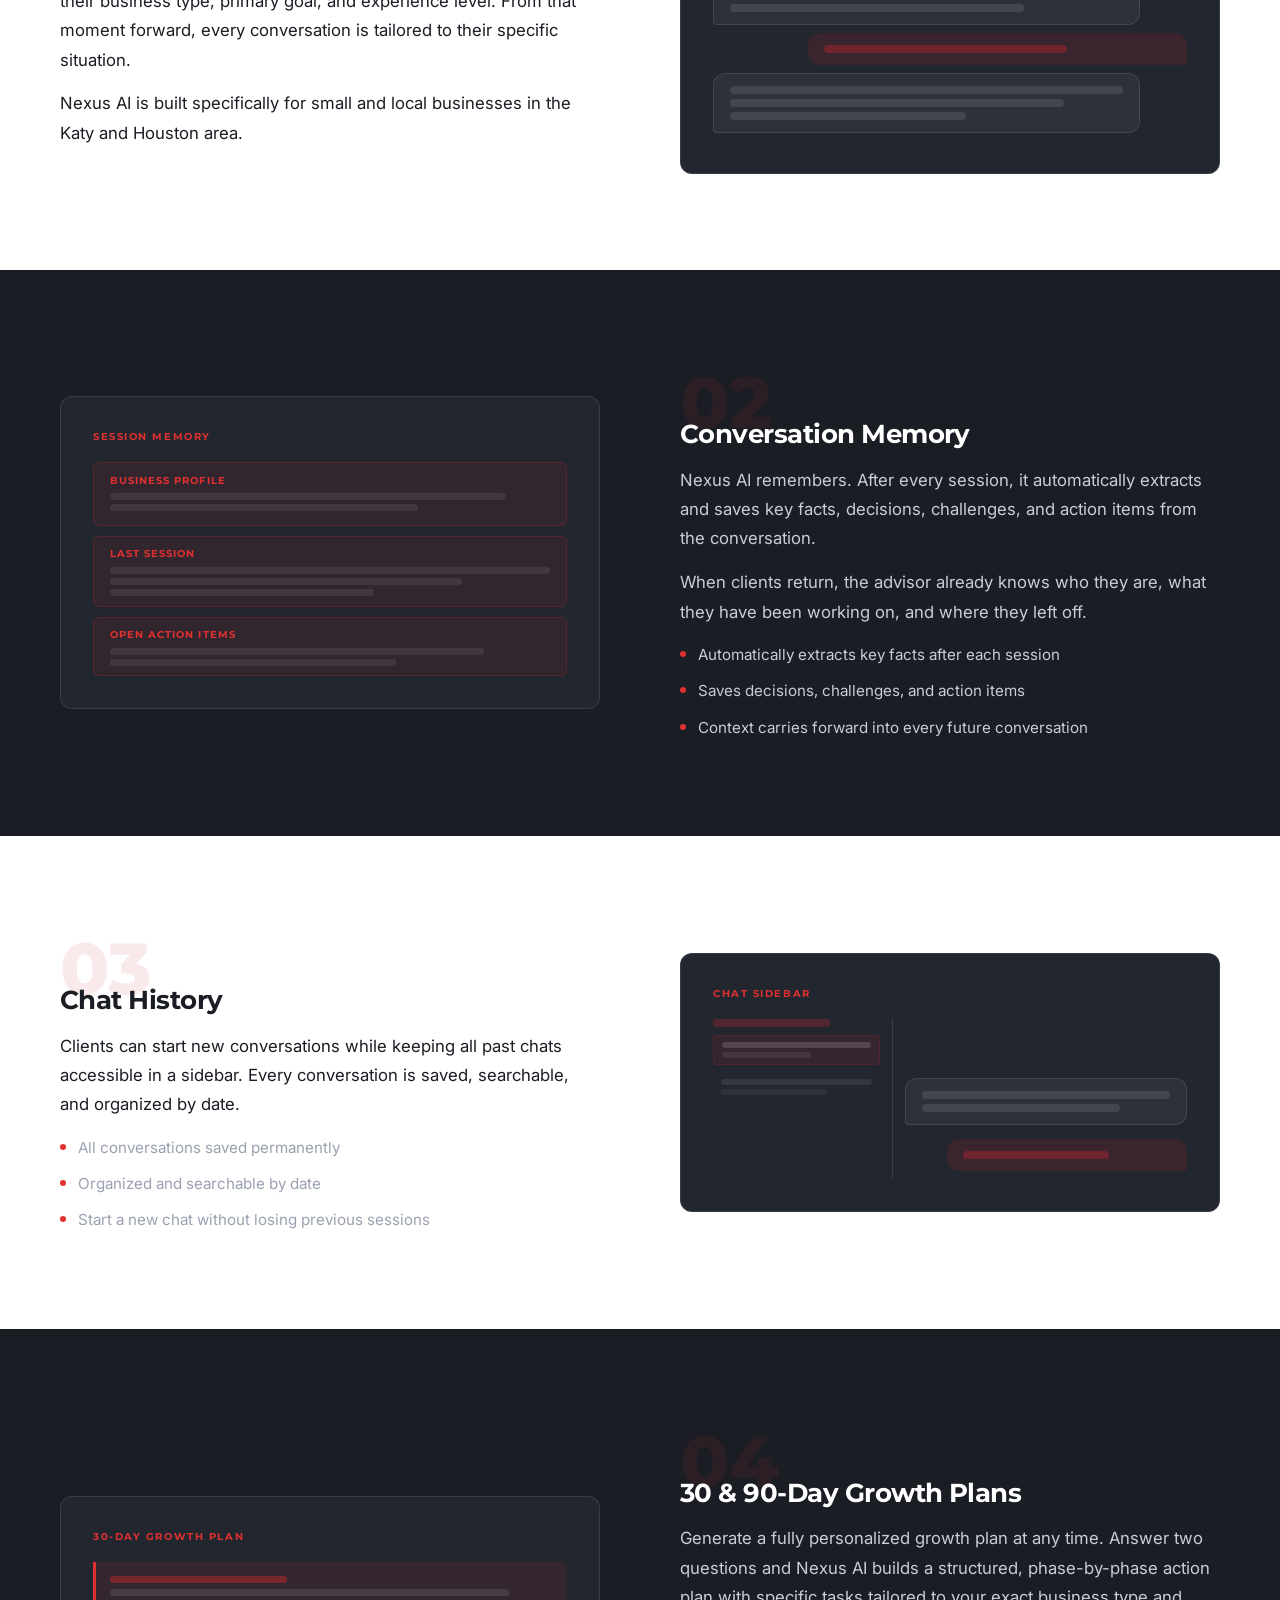
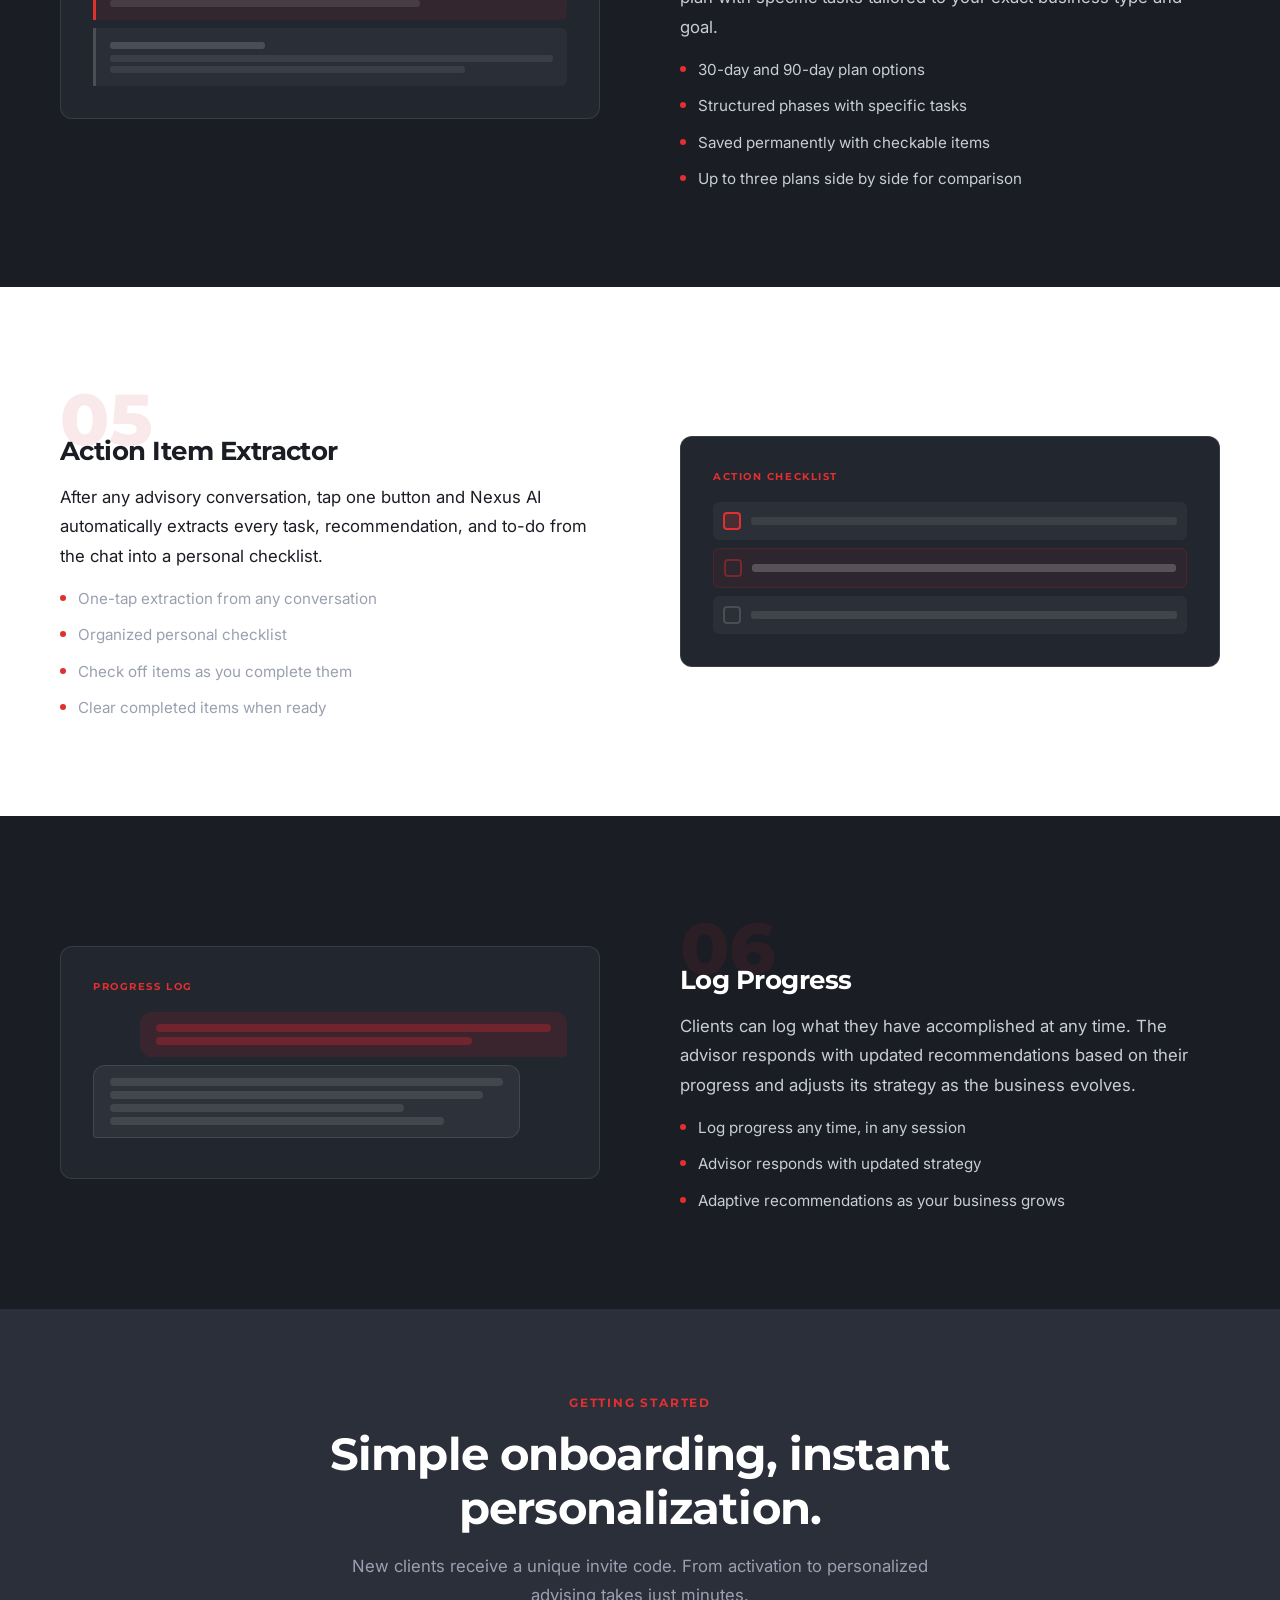
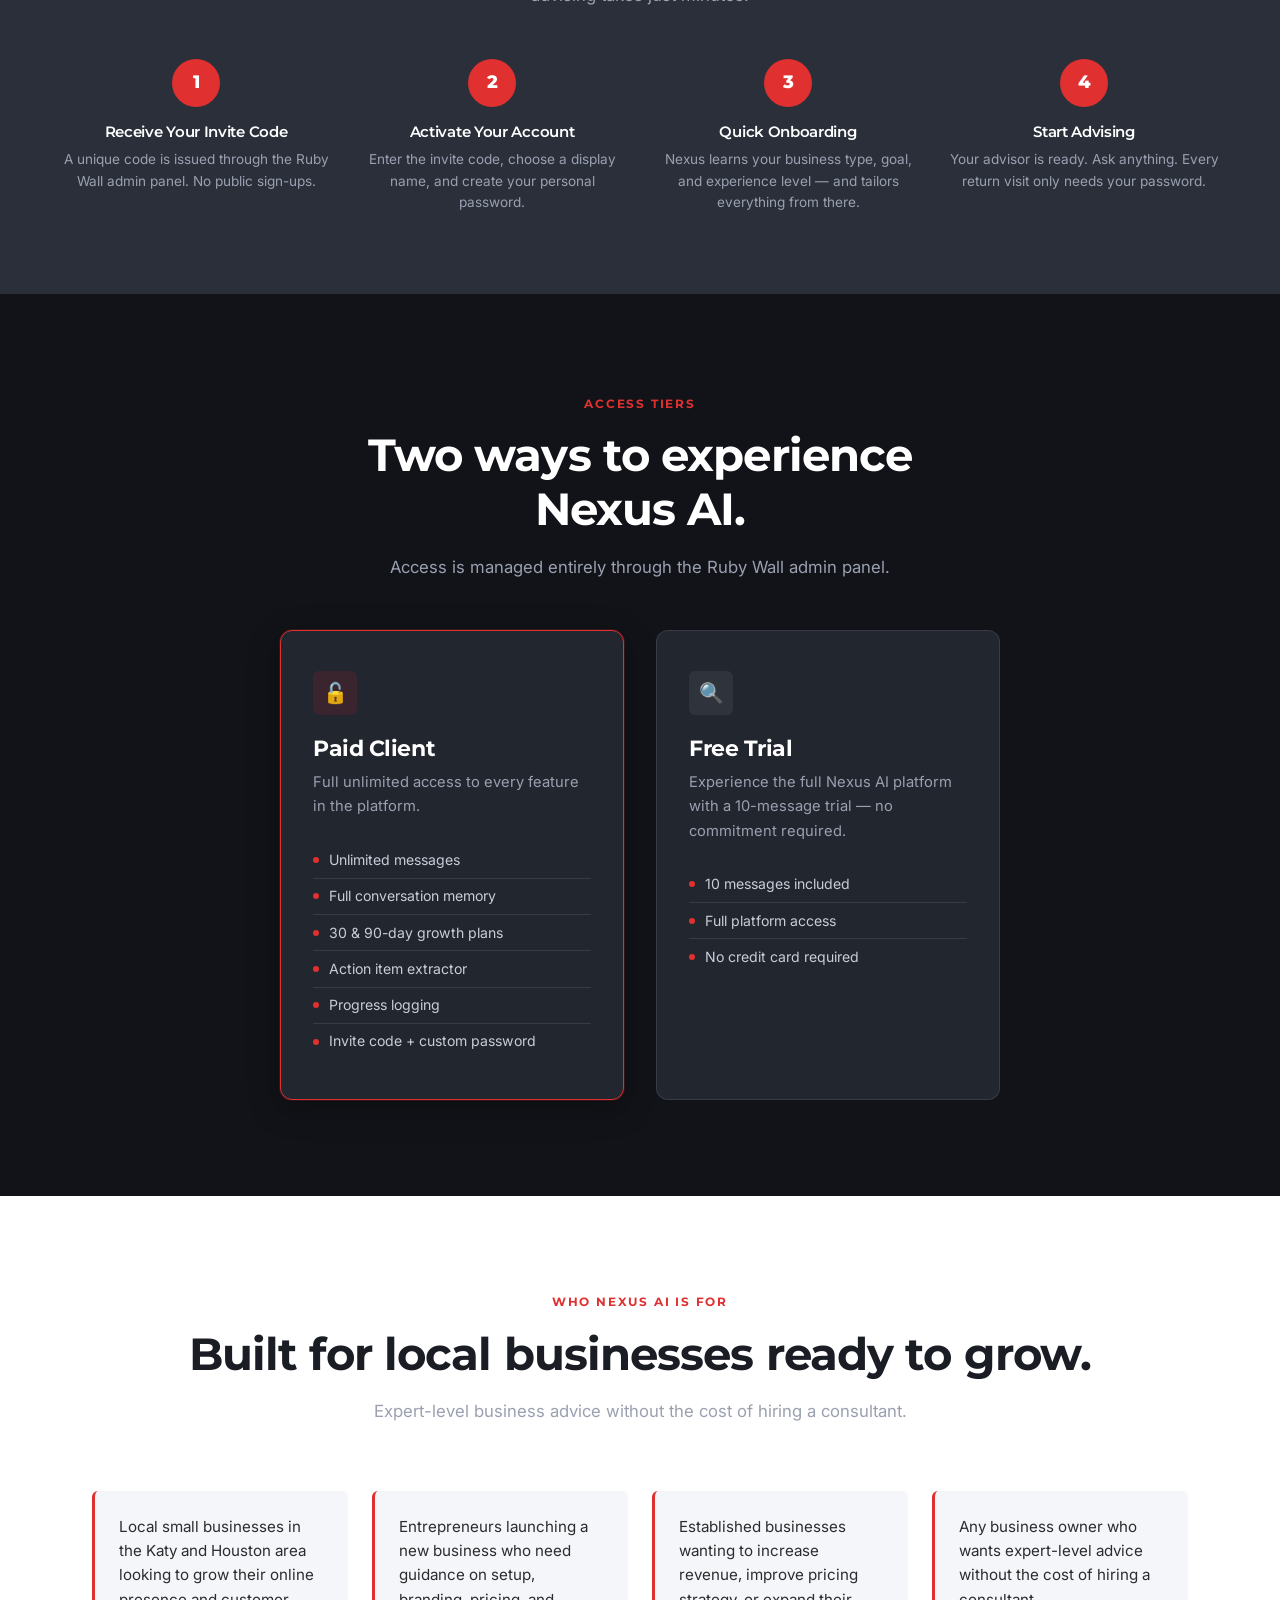
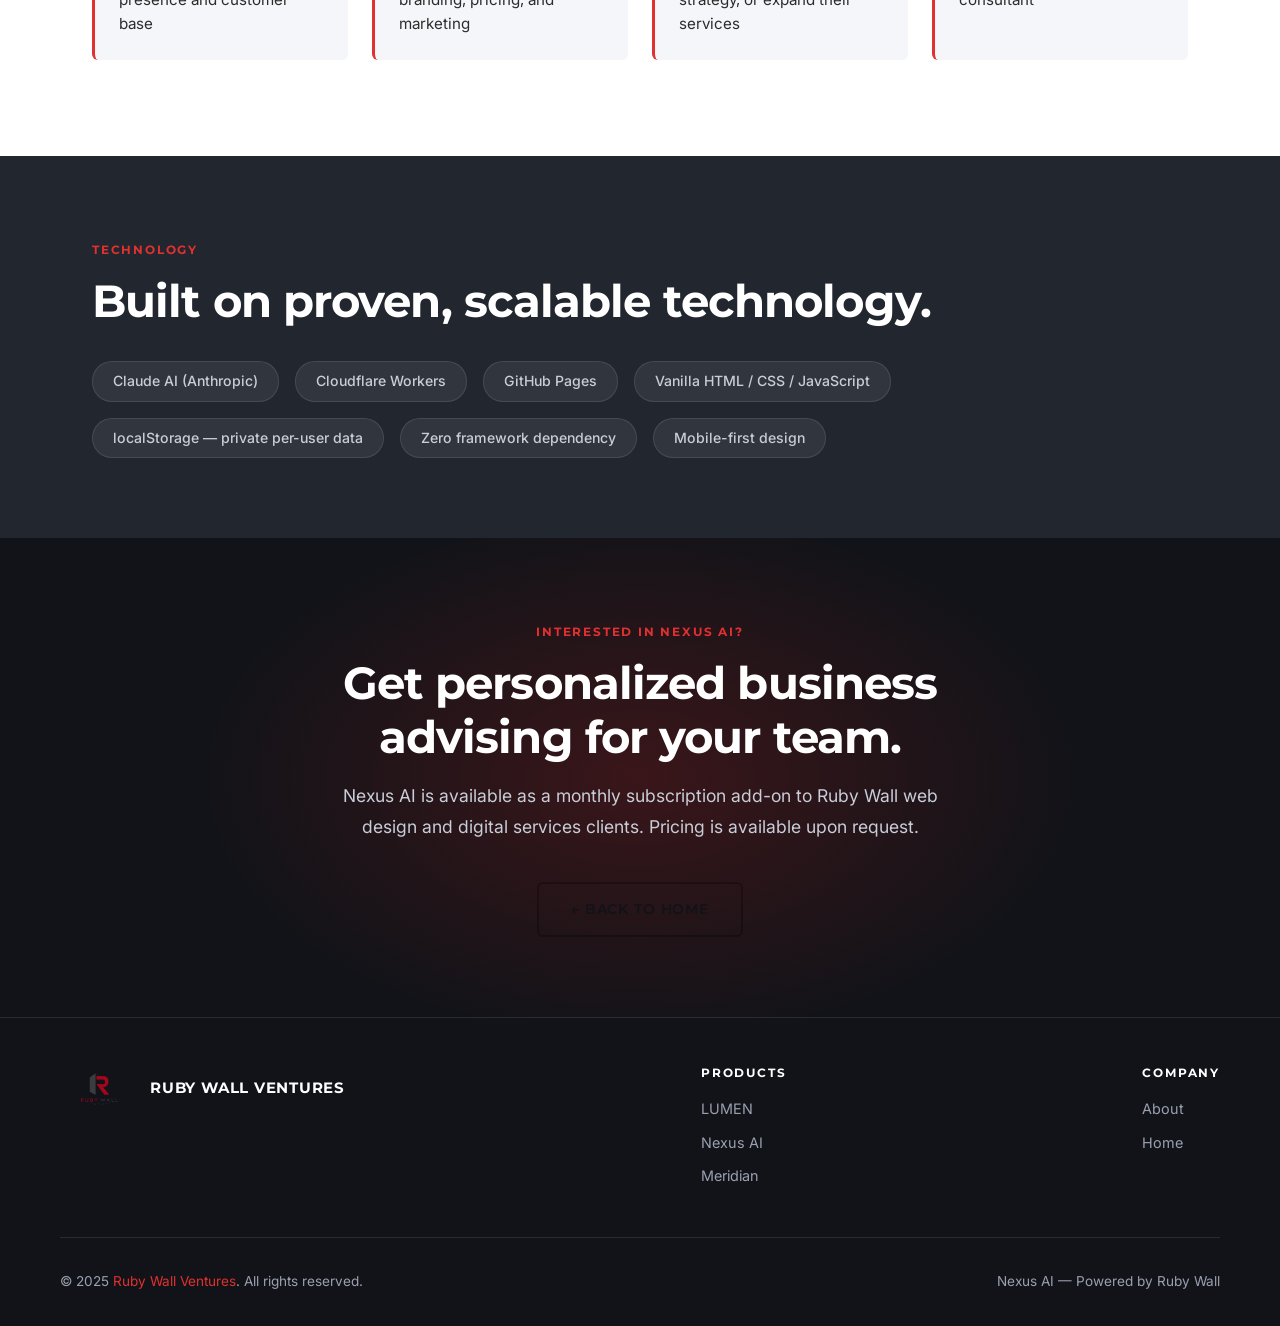
==== commit 5f381eaa: "Update lumen.html" ====
--- a/lumen.html
+++ b/lumen.html
@@ -3,8 +3,8 @@
 <head>
   <meta charset="UTF-8" />
   <meta name="viewport" content="width=device-width, initial-scale=1.0" />
-  <title>LUMEN — AI Content Creation Platform | Ruby Wall Ventures</title>
-  <meta name="description" content="LUMEN is an AI-powered content creation platform built for small and local businesses. Five specialized tools for $19.99/month." />
+  <title>Nexus AI — AI Business Advisor | Ruby Wall Ventures</title>
+  <meta name="description" content="Nexus AI is a full-featured AI-powered business advisor platform built by Ruby Wall." />
   <link rel="preconnect" href="https://fonts.googleapis.com" />
   <link href="https://fonts.googleapis.com/css2?family=Montserrat:wght@400;600;700;800&family=Inter:wght@400;500;600&display=swap" rel="stylesheet" />
   <link rel="stylesheet" href="css/style.css" />
@@ -21,39 +21,50 @@
     .tech-tag { background: rgba(0,0,0,0.06) !important; color: #444 !important; border-color: rgba(0,0,0,0.12) !important; }
   </style>
   <style>
-    .tools-section { padding: 6rem 2rem; background: var(--light-1); }
-    .tools-section.alt { background: var(--light-2); }
-    .tool-block { max-width: var(--max-width); margin: 0 auto; display: grid; grid-template-columns: 1.1fr 1fr; gap: 5rem; align-items: center; }
-    .tool-block.reverse { direction: rtl; }
-    .tool-block.reverse > * { direction: ltr; }
-    .tool-number { font-family: 'Montserrat', sans-serif; font-size: 5rem; font-weight: 800; color: rgba(192,39,45,0.08); line-height: 1; margin-bottom: -1.5rem; }
-    .tool-content h3 { color: var(--dark-2); font-size: 1.75rem; margin-bottom: 1rem; }
-    .tool-content p { color: var(--gray-mid); margin-bottom: 1rem; }
-    .tool-styles { display: flex; flex-wrap: wrap; gap: 0.5rem; margin-top: 1.25rem; }
-    .style-chip { background: rgba(192,39,45,0.08); color: var(--red-bright); font-size: 0.8rem; font-weight: 600; padding: 4px 12px; border-radius: 20px; font-family: 'Montserrat', sans-serif; letter-spacing: 0.04em; }
-    .tool-visual { background: var(--dark-2); border-radius: var(--radius-md); padding: 2.5rem; position: relative; overflow: hidden; }
-    .tool-visual::before { content: ''; position: absolute; top: 0; right: 0; width: 120px; height: 120px; background: radial-gradient(circle, rgba(192,39,45,0.2) 0%, transparent 70%); }
-    .tool-visual-label { font-family: 'Montserrat', sans-serif; font-size: 0.7rem; font-weight: 700; letter-spacing: 0.15em; text-transform: uppercase; color: var(--red-bright); margin-bottom: 1.25rem; }
-    .mock-post { background: var(--dark-3); border-radius: var(--radius-sm); padding: 1.25rem; border: 1px solid var(--border-dark); }
-    .mock-post-line { height: 10px; background: rgba(255,255,255,0.08); border-radius: 4px; margin-bottom: 8px; }
-    .mock-post-line.short { width: 70%; }
-    .mock-post-line.med { width: 90%; }
-    .mock-post-line.full { width: 100%; }
-    .mock-coaching { margin-top: 1rem; background: rgba(192,39,45,0.1); border-left: 3px solid var(--red-bright); border-radius: 0 var(--radius-sm) var(--radius-sm) 0; padding: 1rem; }
-    .mock-coaching-title { font-size: 0.7rem; font-weight: 700; letter-spacing: 0.1em; text-transform: uppercase; color: var(--red-bright); margin-bottom: 0.5rem; font-family: 'Montserrat', sans-serif; }
-    .mock-coaching-line { height: 8px; background: rgba(255,255,255,0.06); border-radius: 4px; margin-bottom: 6px; }
-    .mock-coaching-line.short { width: 65%; }
-    .what-different { background: var(--dark-1); padding: 6rem 2rem; }
-    .what-different-inner { max-width: var(--max-width); margin: 0 auto; }
-    .what-different h2 { color: var(--light-1); }
-    .differentiators { display: grid; grid-template-columns: repeat(auto-fit, minmax(260px, 1fr)); gap: 1.5rem; margin-top: 3rem; }
-    .differentiator { background: var(--dark-3); border-radius: var(--radius-sm); padding: 1.75rem; border: 1px solid var(--border-dark); border-left: 3px solid var(--red-bright); }
-    .differentiator h4 { color: var(--light-1); margin-bottom: 0.5rem; font-size: 1rem; }
-    .differentiator p { color: var(--gray-mid); font-size: 0.9rem; line-height: 1.65; }
+    .features-row { padding: 6rem 2rem; background: var(--light-1); }
+    .features-row.dark-bg { background: var(--dark-2); }
+    .feature-row-block { max-width: var(--max-width); margin: 0 auto; display: grid; grid-template-columns: 1fr 1fr; gap: 5rem; align-items: center; }
+    .feature-row-block.flip { direction: rtl; }
+    .feature-row-block.flip > * { direction: ltr; }
+    .feature-num { font-family: 'Montserrat', sans-serif; font-size: 4.5rem; font-weight: 800; color: rgba(192,39,45,0.1); line-height: 1; margin-bottom: -1.25rem; }
+    .feature-row-text h3 { font-size: 1.65rem; margin-bottom: 1rem; }
+    .feature-row-text p { margin-bottom: 0.9rem; }
+    .dark-bg .feature-row-text h3 { color: var(--light-1); }
+    .dark-bg .feature-row-text p { color: var(--gray-light); }
+    .dark-bg .feature-row-text .bullet-list li { color: var(--gray-light); }
+    .feature-row-visual { background: var(--dark-3); border-radius: var(--radius-md); padding: 2rem; border: 1px solid var(--border-dark); }
+    .vis-label { font-family: 'Montserrat', sans-serif; font-size: 0.65rem; font-weight: 700; letter-spacing: 0.15em; text-transform: uppercase; color: var(--red-bright); margin-bottom: 1rem; }
+    .chat-bubble { border-radius: 12px; padding: 0.75rem 1rem; margin-bottom: 8px; }
+    .chat-bubble.user { background: rgba(192,39,45,0.15); border-bottom-right-radius: 4px; margin-left: 20%; }
+    .chat-bubble.ai { background: rgba(255,255,255,0.05); border: 1px solid var(--border-dark); border-bottom-left-radius: 4px; margin-right: 10%; }
+    .bubble-line { height: 8px; border-radius: 4px; margin-bottom: 5px; }
+    .bubble-line.user-line { background: rgba(192,39,45,0.4); }
+    .bubble-line.ai-line { background: rgba(255,255,255,0.1); }
+    .memory-chip { background: rgba(192,39,45,0.1); border: 1px solid rgba(192,39,45,0.25); border-radius: 6px; padding: 0.6rem 1rem; margin-top: 6px; }
+    .memory-chip-title { font-size: 0.65rem; font-weight: 700; letter-spacing: 0.1em; text-transform: uppercase; color: var(--red-bright); margin-bottom: 4px; font-family: 'Montserrat', sans-serif; }
+    .memory-chip-line { height: 7px; background: rgba(255,255,255,0.08); border-radius: 3px; margin-bottom: 4px; }
+    .access-tiers { padding: 6rem 2rem; background: var(--dark-1); }
+    .tiers-grid { display: grid; grid-template-columns: repeat(auto-fit, minmax(280px, 1fr)); gap: 2rem; max-width: 720px; margin: 3rem auto 0; }
+    .tier-card { background: var(--dark-3); border-radius: var(--radius-md); padding: 2.5rem 2rem; border: 1px solid var(--border-dark); transition: all var(--transition); }
+    .tier-card.primary { border-color: var(--red-bright); box-shadow: 0 0 0 1px rgba(192,39,45,0.2), 0 8px 32px rgba(0,0,0,0.3); }
+    .tier-icon { width: 44px; height: 44px; border-radius: var(--radius-sm); display: flex; align-items: center; justify-content: center; margin-bottom: 1.25rem; font-size: 1.25rem; }
+    .tier-icon.red { background: rgba(192,39,45,0.15); }
+    .tier-icon.gray { background: rgba(255,255,255,0.06); }
+    .tier-card h3 { color: var(--light-1); font-size: 1.4rem; margin-bottom: 0.5rem; }
+    .tier-card p { color: var(--gray-mid); font-size: 0.92rem; line-height: 1.65; margin-bottom: 1.5rem; }
+    .tier-detail { display: flex; align-items: center; gap: 0.6rem; color: var(--gray-light); font-size: 0.88rem; padding: 0.4rem 0; border-bottom: 1px solid var(--border-dark); }
+    .tier-detail:last-child { border-bottom: none; }
+    .tier-detail-dot { width: 6px; height: 6px; background: var(--red-bright); border-radius: 50%; flex-shrink: 0; }
+    .onboarding-section { padding: 5rem 2rem; background: var(--dark-4); }
+    .onboarding-steps { display: grid; grid-template-columns: repeat(auto-fit, minmax(200px, 1fr)); gap: 1.5rem; max-width: var(--max-width); margin: 3rem auto 0; }
+    .onboarding-step { text-align: center; }
+    .step-num { width: 48px; height: 48px; background: var(--red-bright); border-radius: 50%; display: flex; align-items: center; justify-content: center; font-family: 'Montserrat', sans-serif; font-weight: 800; font-size: 1.1rem; color: var(--light-1); margin: 0 auto 1rem; }
+    .onboarding-step h4 { color: var(--light-1); font-size: 0.95rem; margin-bottom: 0.5rem; }
+    .onboarding-step p { color: var(--gray-mid); font-size: 0.85rem; line-height: 1.6; }
     @media (max-width: 860px) {
-      .tool-block { grid-template-columns: 1fr; gap: 2.5rem; }
-      .tool-block.reverse { direction: ltr; }
-      .tool-visual { display: none; }
+      .feature-row-block { grid-template-columns: 1fr; gap: 2.5rem; }
+      .feature-row-block.flip { direction: ltr; }
+      .feature-row-visual { display: none; }
     }
   </style>
 </head>
@@ -63,8 +74,8 @@
       <a class="nav-logo" href="index.html"><img src="images/logo-rwv.PNG" alt="Ruby Wall Ventures" /></a>
       <ul class="nav-links">
         <li><a href="index.html">Home</a></li>
-        <li><a href="lumen.html" class="active">LUMEN</a></li>
-        <li><a href="nexus.html">Nexus AI</a></li>
+        <li><a href="lumen.html">LUMEN</a></li>
+        <li><a href="nexus.html" class="active">Nexus AI</a></li>
         <li><a href="meridian.html">Meridian</a></li>
       </ul>
       <button class="nav-toggle" aria-label="Toggle menu" onclick="toggleMenu()"><span></span><span></span><span></span></button>
@@ -75,166 +86,204 @@
   </nav>
 
   <section class="hero-product">
-    <img src="images/logo-lumen.PNG" alt="LUMEN by Ruby Wall" class="hero-product-logo" />
-    <p class="hero-product-powered">By Ruby Wall</p>
-    <h1>AI-Powered Content Creation</h1>
-    <p class="hero-product-tagline">Everything a local business needs to show up online — five intelligent tools, one platform, one price.</p>
+    <img src="images/logo-nexus.PNG" alt="Nexus AI by Ruby Wall" class="hero-product-logo" />
+    <p class="hero-product-powered">Powered by Ruby Wall</p>
+    <h1>Your AI Business Advisor</h1>
+    <p class="hero-product-tagline">A personal business consultant available 24 hours a day, 7 days a week — powered by advanced AI and built specifically for local business owners.</p>
     <div class="hero-product-meta">
-      <span class="price-badge">$19.99 / month</span>
       <span class="tech-tag">Powered by Claude AI</span>
-      <span class="tech-tag">Cloudflare + GitHub Pages</span>
-    </div>
-    <a href="#tools" class="btn btn-primary">See What LUMEN Does</a>
-  </section>
-
-  <section class="features-section gray" style="padding: 4rem 2rem;">
+      <span class="tech-tag">Cloudflare Workers</span>
+      <span class="tech-tag">Mobile-First</span>
+    </div>
+    <a href="#features" class="btn btn-primary">Explore Nexus AI</a>
+  </section>
+
+  <section class="features-section gray" style="padding:4rem 2rem;">
     <div class="container text-center" style="max-width:760px;">
-      <span class="section-label">What Is LUMEN?</span>
-      <h2 style="color:var(--dark-2); margin-bottom:1.25rem;">Not just a caption generator.</h2>
-      <p style="color:var(--gray-mid);">LUMEN is a complete content intelligence platform with five specialized tools built specifically for local business owners — restaurants, barbershops, gyms, salons, retail shops, and service businesses.</p>
-      <p style="color:var(--gray-mid); margin-top:1rem;">Every tool pulls from your Brand Voice profile automatically. Nothing ever sounds generic.</p>
-    </div>
-  </section>
-
-  <div id="tools">
-    <section class="tools-section">
-      <div class="tool-block">
-        <div class="tool-content">
-          <div class="tool-number">01</div>
-          <h3>Content Studio</h3>
-          <p>Answer three simple questions about your business and LUMEN generates scroll-stopping social media posts for Instagram, Facebook, and TikTok in seconds.</p>
-          <p>Every post is tailored to your brand voice, your audience, and your platform. Post coaching cards appear beneath every post.</p>
-          <ul class="bullet-list mt-1">
-            <li>Instagram, Facebook &amp; TikTok ready</li>
-            <li>Brand-voice matched content every time</li>
-            <li>Post coaching card with every generation</li>
-            <li>Optimal posting time recommendations</li>
-          </ul>
-        </div>
-        <div class="tool-visual">
-          <div class="tool-visual-label">Content Studio Preview</div>
-          <div class="mock-post">
-            <div class="mock-post-line full"></div><div class="mock-post-line med"></div><div class="mock-post-line short"></div><div class="mock-post-line full"></div><div class="mock-post-line med"></div>
+      <span class="section-label">What Is Nexus AI?</span>
+      <h2 style="color:var(--dark-2);margin-bottom:1.25rem;">A seasoned business mentor in your pocket.</h2>
+      <p style="color:var(--gray-mid);">Nexus AI is a full-featured AI-powered business advisor platform built and operated by Ruby Wall. Whether you are just starting out, trying to grow your customer base, or scaling your revenue — Nexus AI delivers personalized, actionable advice tailored specifically to your business, your goals, and your current stage.</p>
+      <p style="color:var(--gray-mid);margin-top:1rem;">Unlike a one-size-fits-all chatbot, Nexus AI knows your business from the first conversation and remembers everything going forward.</p>
+    </div>
+  </section>
+
+  <div id="features">
+    <section class="features-row">
+      <div class="feature-row-block">
+        <div class="feature-row-text">
+          <div class="feature-num">01</div>
+          <h3>Personalized Business Advising</h3>
+          <p>Every client goes through a quick onboarding process that captures their business type, primary goal, and experience level. From that moment forward, every conversation is tailored to their specific situation.</p>
+          <p>Nexus AI is built specifically for small and local businesses in the Katy and Houston area.</p>
+        </div>
+        <div class="feature-row-visual">
+          <div class="vis-label">Nexus AI Advisor</div>
+          <div class="chat-bubble user"><div class="bubble-line user-line" style="width:80%;"></div><div class="bubble-line user-line" style="width:60%;margin:0;"></div></div>
+          <div class="chat-bubble ai"><div class="bubble-line ai-line" style="width:100%;"></div><div class="bubble-line ai-line" style="width:90%;"></div><div class="bubble-line ai-line" style="width:75%;margin:0;"></div></div>
+          <div class="chat-bubble user"><div class="bubble-line user-line" style="width:70%;margin:0;"></div></div>
+          <div class="chat-bubble ai"><div class="bubble-line ai-line" style="width:100%;"></div><div class="bubble-line ai-line" style="width:85%;"></div><div class="bubble-line ai-line" style="width:60%;margin:0;"></div></div>
+        </div>
+      </div>
+    </section>
+
+    <section class="features-row dark-bg">
+      <div class="feature-row-block flip">
+        <div class="feature-row-text">
+          <div class="feature-num">02</div>
+          <h3>Conversation Memory</h3>
+          <p>Nexus AI remembers. After every session, it automatically extracts and saves key facts, decisions, challenges, and action items from the conversation.</p>
+          <p>When clients return, the advisor already knows who they are, what they have been working on, and where they left off.</p>
+          <ul class="bullet-list mt-1">
+            <li>Automatically extracts key facts after each session</li>
+            <li>Saves decisions, challenges, and action items</li>
+            <li>Context carries forward into every future conversation</li>
+          </ul>
+        </div>
+        <div class="feature-row-visual">
+          <div class="vis-label">Session Memory</div>
+          <div class="memory-chip"><div class="memory-chip-title">Business Profile</div><div class="memory-chip-line" style="width:90%;"></div><div class="memory-chip-line" style="width:70%;"></div></div>
+          <div class="memory-chip" style="margin-top:10px;"><div class="memory-chip-title">Last Session</div><div class="memory-chip-line" style="width:100%;"></div><div class="memory-chip-line" style="width:80%;"></div><div class="memory-chip-line" style="width:60%;margin-bottom:0;"></div></div>
+          <div class="memory-chip" style="margin-top:10px;"><div class="memory-chip-title">Open Action Items</div><div class="memory-chip-line" style="width:85%;"></div><div class="memory-chip-line" style="width:65%;margin-bottom:0;"></div></div>
+        </div>
+      </div>
+    </section>
+
+    <section class="features-row">
+      <div class="feature-row-block">
+        <div class="feature-row-text">
+          <div class="feature-num">03</div>
+          <h3>Chat History</h3>
+          <p>Clients can start new conversations while keeping all past chats accessible in a sidebar. Every conversation is saved, searchable, and organized by date.</p>
+          <ul class="bullet-list mt-1">
+            <li>All conversations saved permanently</li>
+            <li>Organized and searchable by date</li>
+            <li>Start a new chat without losing previous sessions</li>
+          </ul>
+        </div>
+        <div class="feature-row-visual">
+          <div class="vis-label">Chat Sidebar</div>
+          <div style="display:flex;gap:12px;height:160px;">
+            <div style="width:38%;border-right:1px solid var(--border-dark);padding-right:12px;display:flex;flex-direction:column;gap:8px;">
+              <div style="height:8px;background:rgba(192,39,45,0.3);border-radius:3px;width:70%;"></div>
+              <div style="background:rgba(192,39,45,0.12);border-radius:4px;padding:6px 8px;border:1px solid rgba(192,39,45,0.2);"><div style="height:6px;background:rgba(255,255,255,0.15);border-radius:3px;margin-bottom:4px;"></div><div style="height:6px;background:rgba(255,255,255,0.08);border-radius:3px;width:60%;"></div></div>
+              <div style="padding:6px 8px;"><div style="height:6px;background:rgba(255,255,255,0.08);border-radius:3px;margin-bottom:4px;"></div><div style="height:6px;background:rgba(255,255,255,0.05);border-radius:3px;width:70%;"></div></div>
+            </div>
+            <div style="flex:1;display:flex;flex-direction:column;justify-content:flex-end;gap:6px;">
+              <div class="chat-bubble ai" style="margin-right:0;"><div class="bubble-line ai-line" style="width:100%;"></div><div class="bubble-line ai-line" style="width:80%;margin:0;"></div></div>
+              <div class="chat-bubble user" style="margin-left:15%;"><div class="bubble-line user-line" style="width:70%;margin:0;"></div></div>
+            </div>
           </div>
-          <div class="mock-coaching">
-            <div class="mock-coaching-title">Post Coaching Card</div>
-            <div class="mock-coaching-line full"></div><div class="mock-coaching-line med"></div><div class="mock-coaching-line short"></div>
+        </div>
+      </div>
+    </section>
+
+    <section class="features-row dark-bg">
+      <div class="feature-row-block flip">
+        <div class="feature-row-text">
+          <div class="feature-num">04</div>
+          <h3>30 &amp; 90-Day Growth Plans</h3>
+          <p>Generate a fully personalized growth plan at any time. Answer two questions and Nexus AI builds a structured, phase-by-phase action plan with specific tasks tailored to your exact business type and goal.</p>
+          <ul class="bullet-list mt-1">
+            <li>30-day and 90-day plan options</li>
+            <li>Structured phases with specific tasks</li>
+            <li>Saved permanently with checkable items</li>
+            <li>Up to three plans side by side for comparison</li>
+          </ul>
+        </div>
+        <div class="feature-row-visual">
+          <div class="vis-label">30-Day Growth Plan</div>
+          <div style="display:flex;flex-direction:column;gap:8px;">
+            <div style="background:rgba(192,39,45,0.1);border-left:3px solid var(--red-bright);padding:0.85rem;border-radius:0 6px 6px 0;"><div style="height:7px;background:rgba(192,39,45,0.5);border-radius:3px;width:40%;margin-bottom:6px;"></div><div style="height:7px;background:rgba(255,255,255,0.1);border-radius:3px;width:90%;margin-bottom:4px;"></div><div style="height:7px;background:rgba(255,255,255,0.1);border-radius:3px;width:70%;"></div></div>
+            <div style="background:rgba(255,255,255,0.04);border-left:3px solid rgba(255,255,255,0.15);padding:0.85rem;border-radius:0 6px 6px 0;"><div style="height:7px;background:rgba(255,255,255,0.15);border-radius:3px;width:35%;margin-bottom:6px;"></div><div style="height:7px;background:rgba(255,255,255,0.08);border-radius:3px;width:100%;margin-bottom:4px;"></div><div style="height:7px;background:rgba(255,255,255,0.08);border-radius:3px;width:80%;"></div></div>
           </div>
         </div>
       </div>
     </section>
 
-    <section class="tools-section alt">
-      <div class="tool-block reverse">
-        <div class="tool-content">
-          <div class="tool-number">02</div>
-          <h3>Viral Hook Generator</h3>
-          <p>Generate eight scroll-stopping opening lines in six different styles. Built for business owners who know what they want to say but struggle with how to start.</p>
-          <div class="tool-styles">
-            <span class="style-chip">Curiosity</span><span class="style-chip">Bold Claim</span><span class="style-chip">Story</span><span class="style-chip">Question</span><span class="style-chip">Controversial</span><span class="style-chip">Local Pride</span>
+    <section class="features-row">
+      <div class="feature-row-block">
+        <div class="feature-row-text">
+          <div class="feature-num">05</div>
+          <h3>Action Item Extractor</h3>
+          <p>After any advisory conversation, tap one button and Nexus AI automatically extracts every task, recommendation, and to-do from the chat into a personal checklist.</p>
+          <ul class="bullet-list mt-1">
+            <li>One-tap extraction from any conversation</li>
+            <li>Organized personal checklist</li>
+            <li>Check off items as you complete them</li>
+            <li>Clear completed items when ready</li>
+          </ul>
+        </div>
+        <div class="feature-row-visual">
+          <div class="vis-label">Action Checklist</div>
+          <div style="display:flex;flex-direction:column;gap:8px;">
+            <div style="display:flex;align-items:center;gap:10px;padding:10px;background:rgba(255,255,255,0.04);border-radius:6px;"><div style="width:18px;height:18px;background:rgba(192,39,45,0.2);border:2px solid var(--red-bright);border-radius:4px;flex-shrink:0;"></div><div style="height:8px;background:rgba(255,255,255,0.15);border-radius:3px;flex:1;opacity:0.5;"></div></div>
+            <div style="display:flex;align-items:center;gap:10px;padding:10px;background:rgba(192,39,45,0.08);border-radius:6px;border:1px solid rgba(192,39,45,0.2);"><div style="width:18px;height:18px;border:2px solid rgba(192,39,45,0.5);border-radius:4px;flex-shrink:0;"></div><div style="height:8px;background:rgba(255,255,255,0.2);border-radius:3px;flex:1;"></div></div>
+            <div style="display:flex;align-items:center;gap:10px;padding:10px;background:rgba(255,255,255,0.04);border-radius:6px;"><div style="width:18px;height:18px;border:2px solid rgba(255,255,255,0.15);border-radius:4px;flex-shrink:0;"></div><div style="height:8px;background:rgba(255,255,255,0.1);border-radius:3px;flex:1;"></div></div>
           </div>
         </div>
-        <div class="tool-visual">
-          <div class="tool-visual-label">Hook Generator Preview</div>
-          <div style="display:flex;flex-direction:column;gap:8px;">
-            <div class="mock-post" style="padding:0.85rem;"><div class="mock-post-line med"></div></div>
-            <div class="mock-post" style="padding:0.85rem;"><div class="mock-post-line full"></div></div>
-            <div class="mock-post" style="padding:0.85rem;"><div class="mock-post-line short"></div></div>
-            <div class="mock-post" style="padding:0.85rem;"><div class="mock-post-line med"></div></div>
-          </div>
-        </div>
-      </div>
-    </section>
-
-    <section class="tools-section">
-      <div class="tool-block">
-        <div class="tool-content">
-          <div class="tool-number">03</div>
-          <h3>Brand Voice Trainer</h3>
-          <p>A ten-question onboarding experience that teaches LUMEN exactly how your business sounds. Once trained, every piece of content automatically reflects your personality and communication style.</p>
-          <ul class="bullet-list mt-1">
-            <li>10-question voice onboarding</li>
-            <li>Applied automatically across all five tools</li>
-            <li>Unique to every business</li>
-            <li>Stored locally per user account</li>
-          </ul>
-        </div>
-        <div class="tool-visual">
-          <div class="tool-visual-label">Brand Voice Setup</div>
-          <div style="display:flex;flex-direction:column;gap:1rem;">
-            <div style="background:rgba(192,39,45,0.15);border-radius:6px;padding:1rem;"><div style="height:8px;background:rgba(192,39,45,0.4);border-radius:4px;width:60%;margin-bottom:6px;"></div><div class="mock-post-line med" style="margin:0;"></div></div>
-            <div style="background:var(--dark-3);border-radius:6px;padding:1rem;border:1px solid var(--border-dark);"><div class="mock-post-line full" style="margin-bottom:6px;"></div><div class="mock-post-line short"></div></div>
-          </div>
-        </div>
-      </div>
-    </section>
-
-    <section class="tools-section alt">
-      <div class="tool-block reverse">
-        <div class="tool-content">
-          <div class="tool-number">04</div>
-          <h3>Ad Campaign Builder</h3>
-          <p>Generate complete advertising campaigns for Facebook, Instagram, Google, and TikTok — fully structured with campaign objective, target audience, budget recommendation, and three A/B test variations.</p>
-          <div class="tool-styles" style="margin-top:1.25rem;">
-            <span class="style-chip">Facebook</span><span class="style-chip">Instagram</span><span class="style-chip">Google</span><span class="style-chip">TikTok</span>
-          </div>
-        </div>
-        <div class="tool-visual">
-          <div class="tool-visual-label">Ad Campaign Structure</div>
-          <div style="display:flex;flex-direction:column;gap:10px;">
-            <div style="background:rgba(192,39,45,0.1);border-left:3px solid var(--red-bright);padding:0.85rem;border-radius:0 6px 6px 0;"><div style="height:7px;background:rgba(192,39,45,0.4);border-radius:4px;width:40%;margin-bottom:6px;"></div><div class="mock-post-line full" style="margin:0;"></div></div>
-            <div class="mock-post" style="padding:0.85rem;"><div class="mock-post-line short" style="margin-bottom:6px;"></div><div class="mock-post-line med"></div></div>
-            <div class="mock-post" style="padding:0.85rem;"><div class="mock-post-line med" style="margin-bottom:6px;"></div><div class="mock-post-line full"></div></div>
-          </div>
-        </div>
-      </div>
-    </section>
-
-    <section class="tools-section">
-      <div class="tool-block">
-        <div class="tool-content">
-          <div class="tool-number">05</div>
-          <h3>Script Writer</h3>
-          <p>Professional scripts for TikTok, Instagram Reels, YouTube videos, and podcast episodes. Short, medium, or long format. One-click export as a formatted text file.</p>
-          <ul class="bullet-list mt-1">
-            <li>TikTok &amp; Instagram Reels scripts</li>
-            <li>YouTube video scripts</li>
-            <li>Podcast episode scripts</li>
-            <li>Short, medium, and long format</li>
-            <li>One-click export to text file</li>
-          </ul>
-        </div>
-        <div class="tool-visual">
-          <div class="tool-visual-label">Script Output</div>
-          <div style="display:flex;flex-direction:column;gap:10px;">
-            <div style="background:rgba(255,255,255,0.04);border-radius:6px;padding:0.85rem;border:1px solid var(--border-dark);"><div style="height:7px;background:rgba(192,39,45,0.5);border-radius:4px;width:35%;margin-bottom:8px;"></div><div class="mock-post-line full" style="margin-bottom:5px;"></div><div class="mock-post-line med"></div></div>
-            <div style="background:rgba(255,255,255,0.04);border-radius:6px;padding:0.85rem;border:1px solid var(--border-dark);"><div style="height:7px;background:rgba(192,39,45,0.5);border-radius:4px;width:25%;margin-bottom:8px;"></div><div class="mock-post-line med" style="margin-bottom:5px;"></div><div class="mock-post-line full" style="margin-bottom:5px;"></div><div class="mock-post-line short"></div></div>
-          </div>
+      </div>
+    </section>
+
+    <section class="features-row dark-bg">
+      <div class="feature-row-block flip">
+        <div class="feature-row-text">
+          <div class="feature-num">06</div>
+          <h3>Log Progress</h3>
+          <p>Clients can log what they have accomplished at any time. The advisor responds with updated recommendations based on their progress and adjusts its strategy as the business evolves.</p>
+          <ul class="bullet-list mt-1">
+            <li>Log progress any time, in any session</li>
+            <li>Advisor responds with updated strategy</li>
+            <li>Adaptive recommendations as your business grows</li>
+          </ul>
+        </div>
+        <div class="feature-row-visual">
+          <div class="vis-label">Progress Log</div>
+          <div class="chat-bubble user" style="margin-left:10%;"><div class="bubble-line user-line" style="width:100%;"></div><div class="bubble-line user-line" style="width:80%;margin:0;"></div></div>
+          <div class="chat-bubble ai"><div class="bubble-line ai-line" style="width:100%;"></div><div class="bubble-line ai-line" style="width:95%;"></div><div class="bubble-line ai-line" style="width:75%;"></div><div class="bubble-line ai-line" style="width:85%;margin:0;"></div></div>
         </div>
       </div>
     </section>
   </div>
 
-  <section style="padding:4rem 2rem;background:var(--dark-4);">
-    <div class="container text-center" style="max-width:700px;">
-      <span class="section-label">Caption-to-Strategy</span>
-      <h2 style="color:var(--light-1);margin-bottom:1.25rem;">Every session becomes a growth strategy.</h2>
-      <p style="color:var(--gray-light);">After every content session, LUMEN automatically generates a full weekly posting schedule, optimal posting times, content mix recommendations, and a personalized growth insight.</p>
-    </div>
-  </section>
-
-  <section class="what-different">
-    <div class="what-different-inner">
-      <span class="section-label">What Makes LUMEN Different</span>
-      <h2>Built from the ground up for local business.</h2>
-      <div class="divider"></div>
-      <div class="differentiators">
-        <div class="differentiator"><h4>Brand Voice Applied Everywhere</h4><p>Every tool pulls from your Brand Voice profile automatically. Nothing ever sounds generic.</p></div>
-        <div class="differentiator"><h4>Caption-to-Strategy Built In</h4><p>After every session, LUMEN generates a full weekly posting schedule, optimal times, and a personalized growth insight.</p></div>
-        <div class="differentiator"><h4>100% Original Content</h4><p>LUMEN never references other brands by name. Every word is original and owned entirely by the client.</p></div>
-        <div class="differentiator"><h4>Five Tools, One Price</h4><p>Content Studio, Hook Generator, Brand Voice Trainer, Ad Campaign Builder, and Script Writer — all included for $19.99 a month.</p></div>
-        <div class="differentiator"><h4>Invite-Only Access</h4><p>Clean, dark interface with invite-only client access and brand voice memory stored locally per user account.</p></div>
-        <div class="differentiator"><h4>Secure Architecture</h4><p>Powered by Claude AI through a secure Cloudflare Worker backend. API credentials are never exposed to the client.</p></div>
+  <section class="onboarding-section">
+    <div class="container text-center" style="max-width:700px;margin-bottom:0;">
+      <span class="section-label">Getting Started</span>
+      <h2 style="color:var(--light-1);margin-bottom:1rem;">Simple onboarding, instant personalization.</h2>
+      <p style="color:var(--gray-mid);">New clients receive a unique invite code. From activation to personalized advising takes just minutes.</p>
+    </div>
+    <div class="onboarding-steps">
+      <div class="onboarding-step"><div class="step-num">1</div><h4>Receive Your Invite Code</h4><p>A unique code is issued through the Ruby Wall admin panel. No public sign-ups.</p></div>
+      <div class="onboarding-step"><div class="step-num">2</div><h4>Activate Your Account</h4><p>Enter the invite code, choose a display name, and create your personal password.</p></div>
+      <div class="onboarding-step"><div class="step-num">3</div><h4>Quick Onboarding</h4><p>Nexus learns your business type, goal, and experience level — and tailors everything from there.</p></div>
+      <div class="onboarding-step"><div class="step-num">4</div><h4>Start Advising</h4><p>Your advisor is ready. Ask anything. Every return visit only needs your password.</p></div>
+    </div>
+  </section>
+
+  <section class="access-tiers">
+    <div class="container text-center" style="max-width:700px;margin-bottom:0;">
+      <span class="section-label">Access Tiers</span>
+      <h2 style="color:var(--light-1);margin-bottom:1rem;">Two ways to experience Nexus AI.</h2>
+      <p style="color:var(--gray-mid);">Access is managed entirely through the Ruby Wall admin panel.</p>
+    </div>
+    <div class="tiers-grid">
+      <div class="tier-card primary">
+        <div class="tier-icon red">🔓</div>
+        <h3>Paid Client</h3>
+        <p>Full unlimited access to every feature in the platform.</p>
+        <div class="tier-detail"><div class="tier-detail-dot"></div> Unlimited messages</div>
+        <div class="tier-detail"><div class="tier-detail-dot"></div> Full conversation memory</div>
+        <div class="tier-detail"><div class="tier-detail-dot"></div> 30 &amp; 90-day growth plans</div>
+        <div class="tier-detail"><div class="tier-detail-dot"></div> Action item extractor</div>
+        <div class="tier-detail"><div class="tier-detail-dot"></div> Progress logging</div>
+        <div class="tier-detail"><div class="tier-detail-dot"></div> Invite code + custom password</div>
+      </div>
+      <div class="tier-card">
+        <div class="tier-icon gray">🔍</div>
+        <h3>Free Trial</h3>
+        <p>Experience the full Nexus AI platform with a 10-message trial — no commitment required.</p>
+        <div class="tier-detail"><div class="tier-detail-dot"></div> 10 messages included</div>
+        <div class="tier-detail"><div class="tier-detail-dot"></div> Full platform access</div>
+        <div class="tier-detail"><div class="tier-detail-dot"></div> No credit card required</div>
       </div>
     </div>
   </section>
@@ -242,41 +291,42 @@
   <section class="audience-section">
     <div class="container">
       <div class="section-header">
-        <span class="section-label">Who LUMEN Is For</span>
-        <h2 style="color:var(--dark-2);">Local businesses ready to show up online.</h2>
-        <p>LUMEN was built for business owners who know they need to be active on social media but don't have the time or budget to hire a full marketing team.</p>
+        <span class="section-label">Who Nexus AI Is For</span>
+        <h2 style="color:var(--dark-2);">Built for local businesses ready to grow.</h2>
+        <p>Expert-level business advice without the cost of hiring a consultant.</p>
       </div>
       <div class="audience-grid">
-        <div class="audience-item">Restaurants &amp; food businesses looking to build a local following</div>
-        <div class="audience-item">Barbershops &amp; salons wanting to attract new clients online</div>
-        <div class="audience-item">Gyms &amp; fitness businesses promoting classes and membership</div>
-        <div class="audience-item">Retail shops running promotions and seasonal campaigns</div>
-        <div class="audience-item">Service businesses generating leads through social content</div>
-        <div class="audience-item">Any local owner who needs consistent, professional content without the agency cost</div>
+        <div class="audience-item">Local small businesses in the Katy and Houston area looking to grow their online presence and customer base</div>
+        <div class="audience-item">Entrepreneurs launching a new business who need guidance on setup, branding, pricing, and marketing</div>
+        <div class="audience-item">Established businesses wanting to increase revenue, improve pricing strategy, or expand their services</div>
+        <div class="audience-item">Any business owner who wants expert-level advice without the cost of hiring a consultant</div>
+      </div>
+    </div>
+  </section>
+
+  <section class="tech-section">
+    <div class="container">
+      <span class="section-label">Technology</span>
+      <h2 style="color:var(--light-1);">Built on proven, scalable technology.</h2>
+      <div class="tech-grid">
+        <span class="tech-pill">Claude AI (Anthropic)</span>
+        <span class="tech-pill">Cloudflare Workers</span>
+        <span class="tech-pill">GitHub Pages</span>
+        <span class="tech-pill">Vanilla HTML / CSS / JavaScript</span>
+        <span class="tech-pill">localStorage — private per-user data</span>
+        <span class="tech-pill">Zero framework dependency</span>
+        <span class="tech-pill">Mobile-first design</span>
       </div>
     </div>
   </section>
 
   <section class="cta-section">
     <div class="cta-inner">
-      <span class="section-label">Pricing</span>
-      <h2>One flat price. Five powerful tools.</h2>
-      <p>LUMEN gives you access to the full content platform — all five tools, brand voice memory, and weekly strategy — for $19.99 a month. No upsells. No tiers. One price.</p>
-      <div style="background:rgba(255,255,255,0.05);border:1px solid var(--border-dark);border-radius:var(--radius-md);padding:2.5rem;margin-bottom:2.5rem;display:inline-block;">
-        <div style="font-family:'Montserrat',sans-serif;font-size:3.5rem;font-weight:800;color:var(--light-1);line-height:1;">$19.99</div>
-        <div style="color:var(--gray-mid);font-size:1rem;margin-top:0.25rem;">per month</div>
-        <div style="height:1px;background:var(--border-dark);margin:1.5rem 0;"></div>
-        <ul style="list-style:none;display:flex;flex-direction:column;gap:0.6rem;text-align:left;">
-          <li style="color:var(--gray-light);font-size:0.93rem;">&#10003;&nbsp; Content Studio</li>
-          <li style="color:var(--gray-light);font-size:0.93rem;">&#10003;&nbsp; Viral Hook Generator</li>
-          <li style="color:var(--gray-light);font-size:0.93rem;">&#10003;&nbsp; Brand Voice Trainer</li>
-          <li style="color:var(--gray-light);font-size:0.93rem;">&#10003;&nbsp; Ad Campaign Builder</li>
-          <li style="color:var(--gray-light);font-size:0.93rem;">&#10003;&nbsp; Script Writer</li>
-          <li style="color:var(--gray-light);font-size:0.93rem;">&#10003;&nbsp; Caption-to-Strategy</li>
-        </ul>
-      </div>
+      <span class="section-label">Interested in Nexus AI?</span>
+      <h2>Get personalized business advising for your team.</h2>
+      <p>Nexus AI is available as a monthly subscription add-on to Ruby Wall web design and digital services clients. Pricing is available upon request.</p>
       <div class="cta-actions">
-        <a href="index.html#products" class="btn btn-outline">&#8592; Back to Products</a>
+        <a href="index.html" class="btn btn-outline">← Back to Home</a>
       </div>
     </div>
   </section>
@@ -290,19 +340,31 @@
         </div>
         <div class="footer-links-group">
           <h5>Products</h5>
-          <ul><li><a href="lumen.html">LUMEN</a></li><li><a href="nexus.html">Nexus AI</a></li><li><a href="meridian.html">Meridian</a></li></ul>
+          <ul>
+            <li><a href="lumen.html">LUMEN</a></li>
+            <li><a href="nexus.html">Nexus AI</a></li>
+            <li><a href="meridian.html">Meridian</a></li>
+          </ul>
         </div>
         <div class="footer-links-group">
           <h5>Company</h5>
-          <ul><li><a href="index.html#about">About</a></li><li><a href="index.html">Home</a></li></ul>
+          <ul>
+            <li><a href="index.html#about">About</a></li>
+            <li><a href="index.html">Home</a></li>
+          </ul>
         </div>
       </div>
       <div class="footer-bottom">
         <p class="footer-copy">&copy; 2025 <span>Ruby Wall Ventures</span>. All rights reserved.</p>
-        <p class="footer-tagline">LUMEN by Ruby Wall</p>
+        <p class="footer-tagline">Nexus AI — Powered by Ruby Wall</p>
       </div>
     </div>
   </footer>
-  <script>function toggleMenu() { document.getElementById('mobileMenu').classList.toggle('open'); }</script>
+
+  <script>
+    function toggleMenu() {
+      document.getElementById('mobileMenu').classList.toggle('open');
+    }
+  </script>
 </body>
 </html>
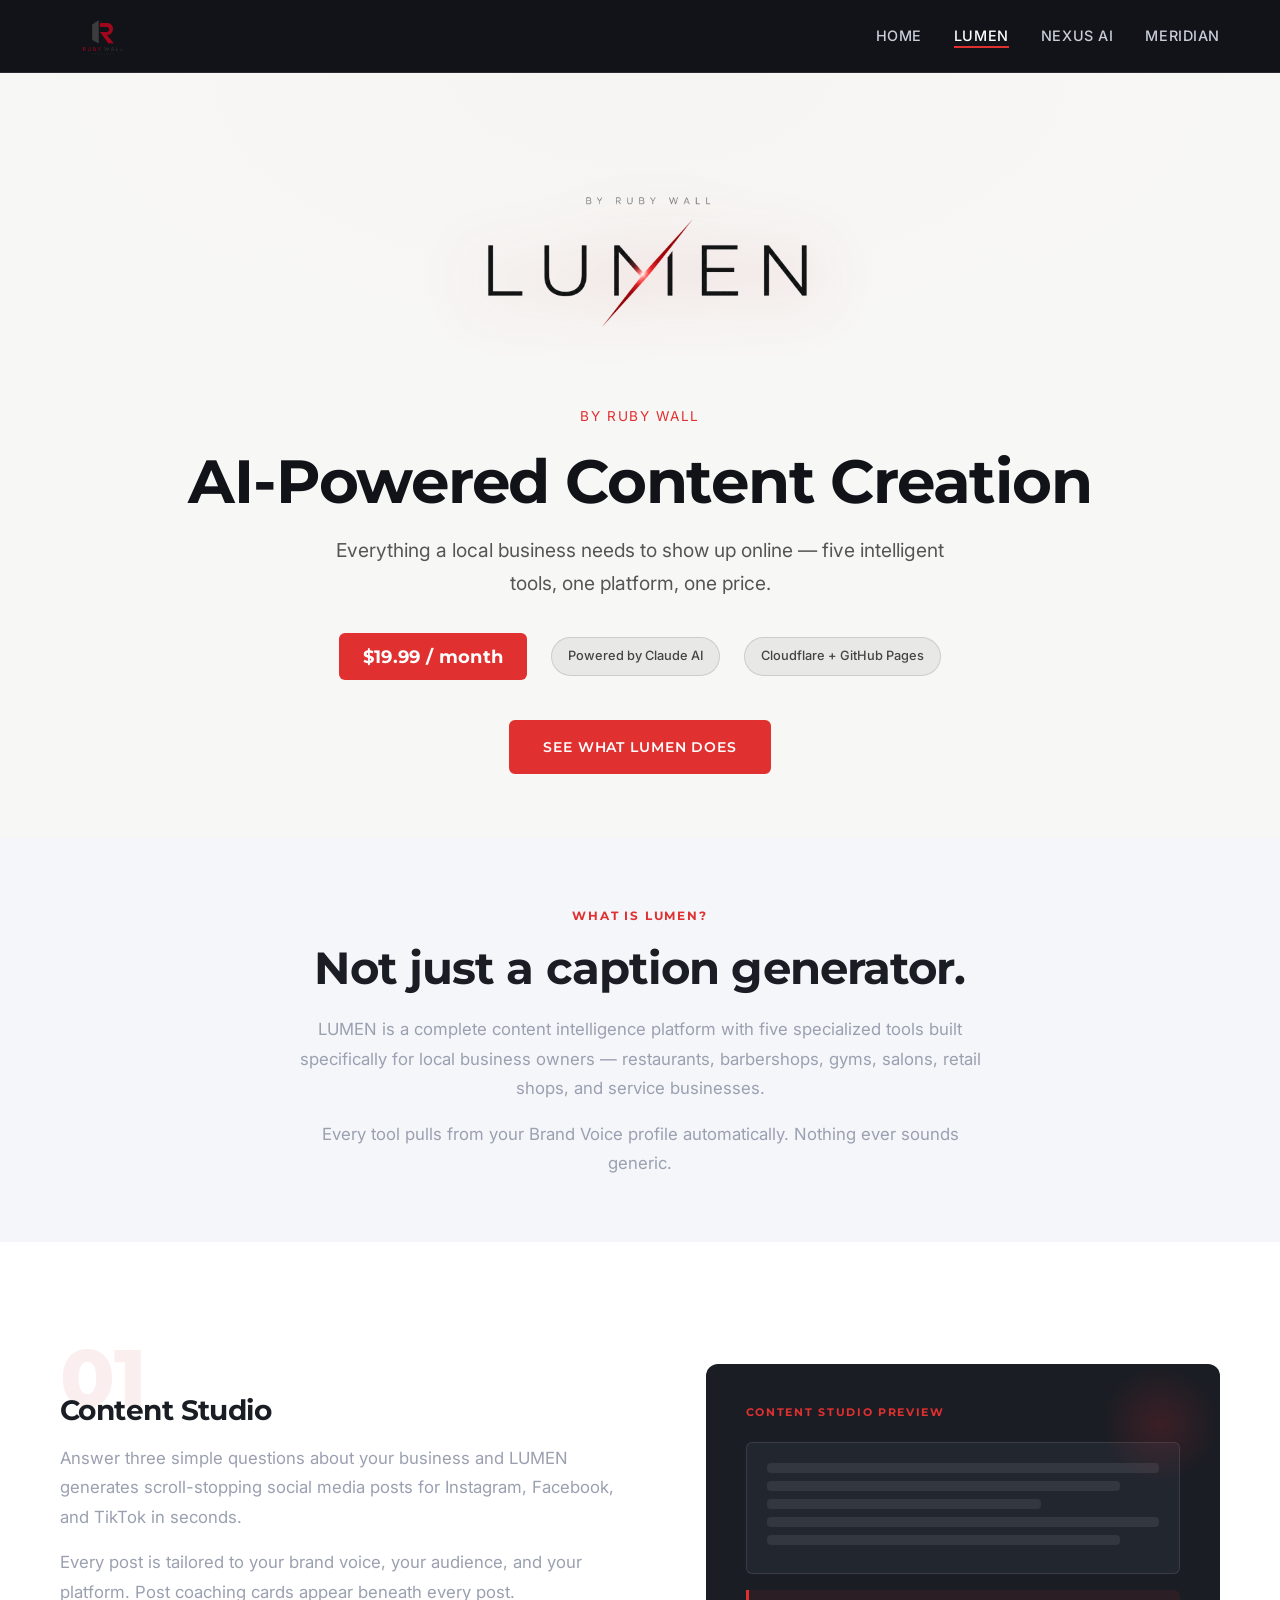
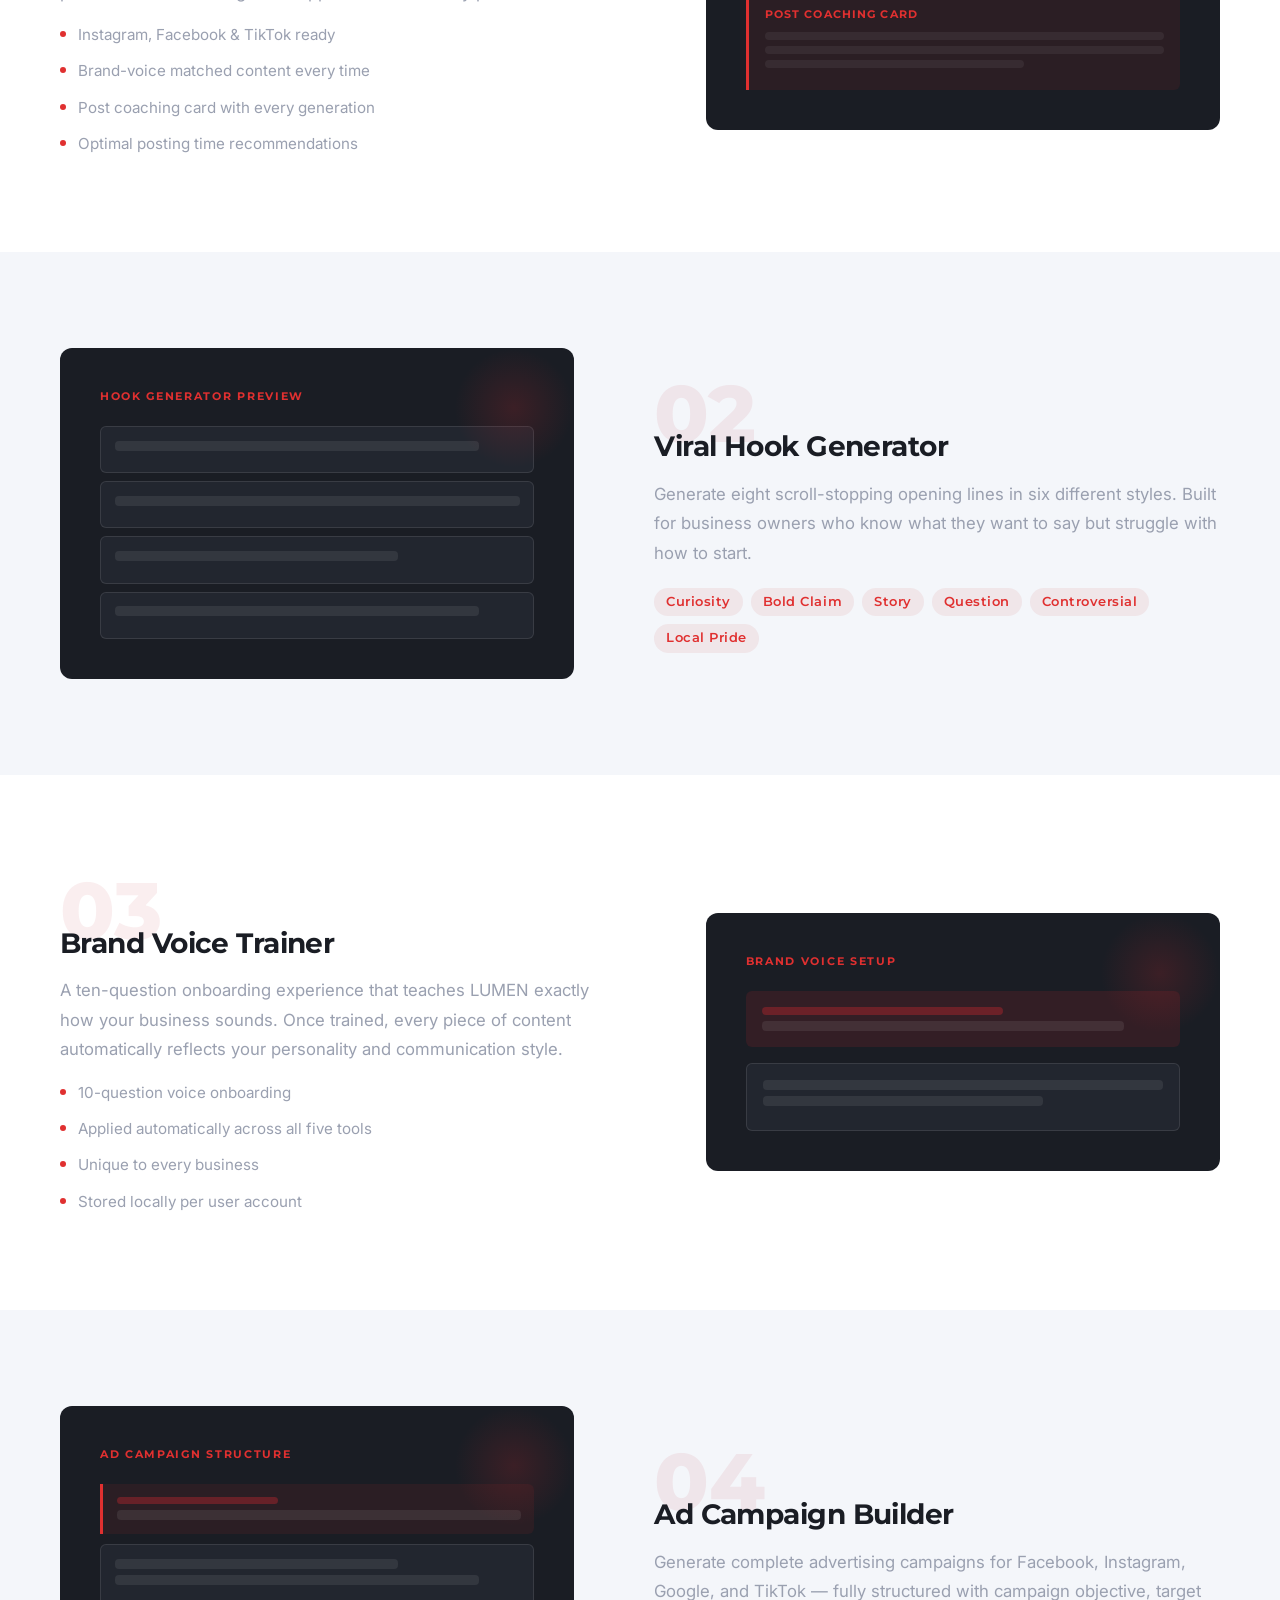
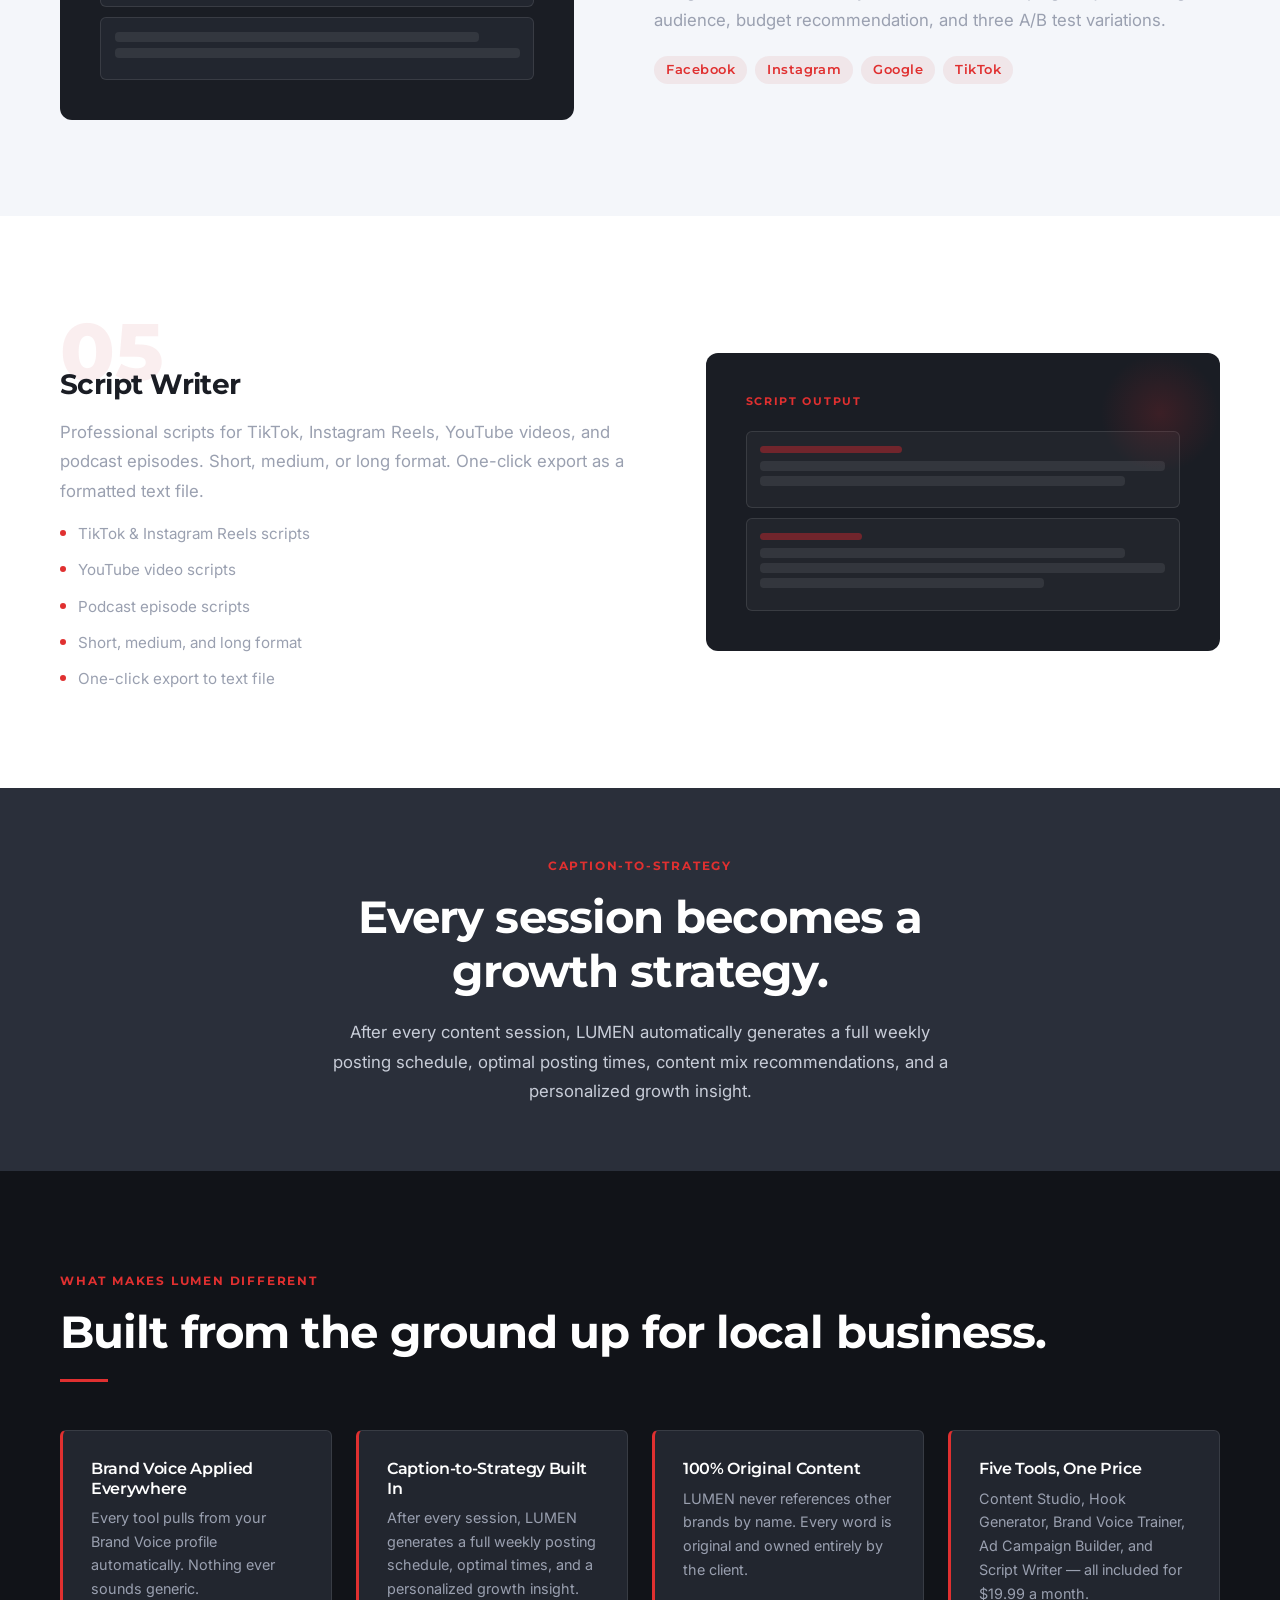
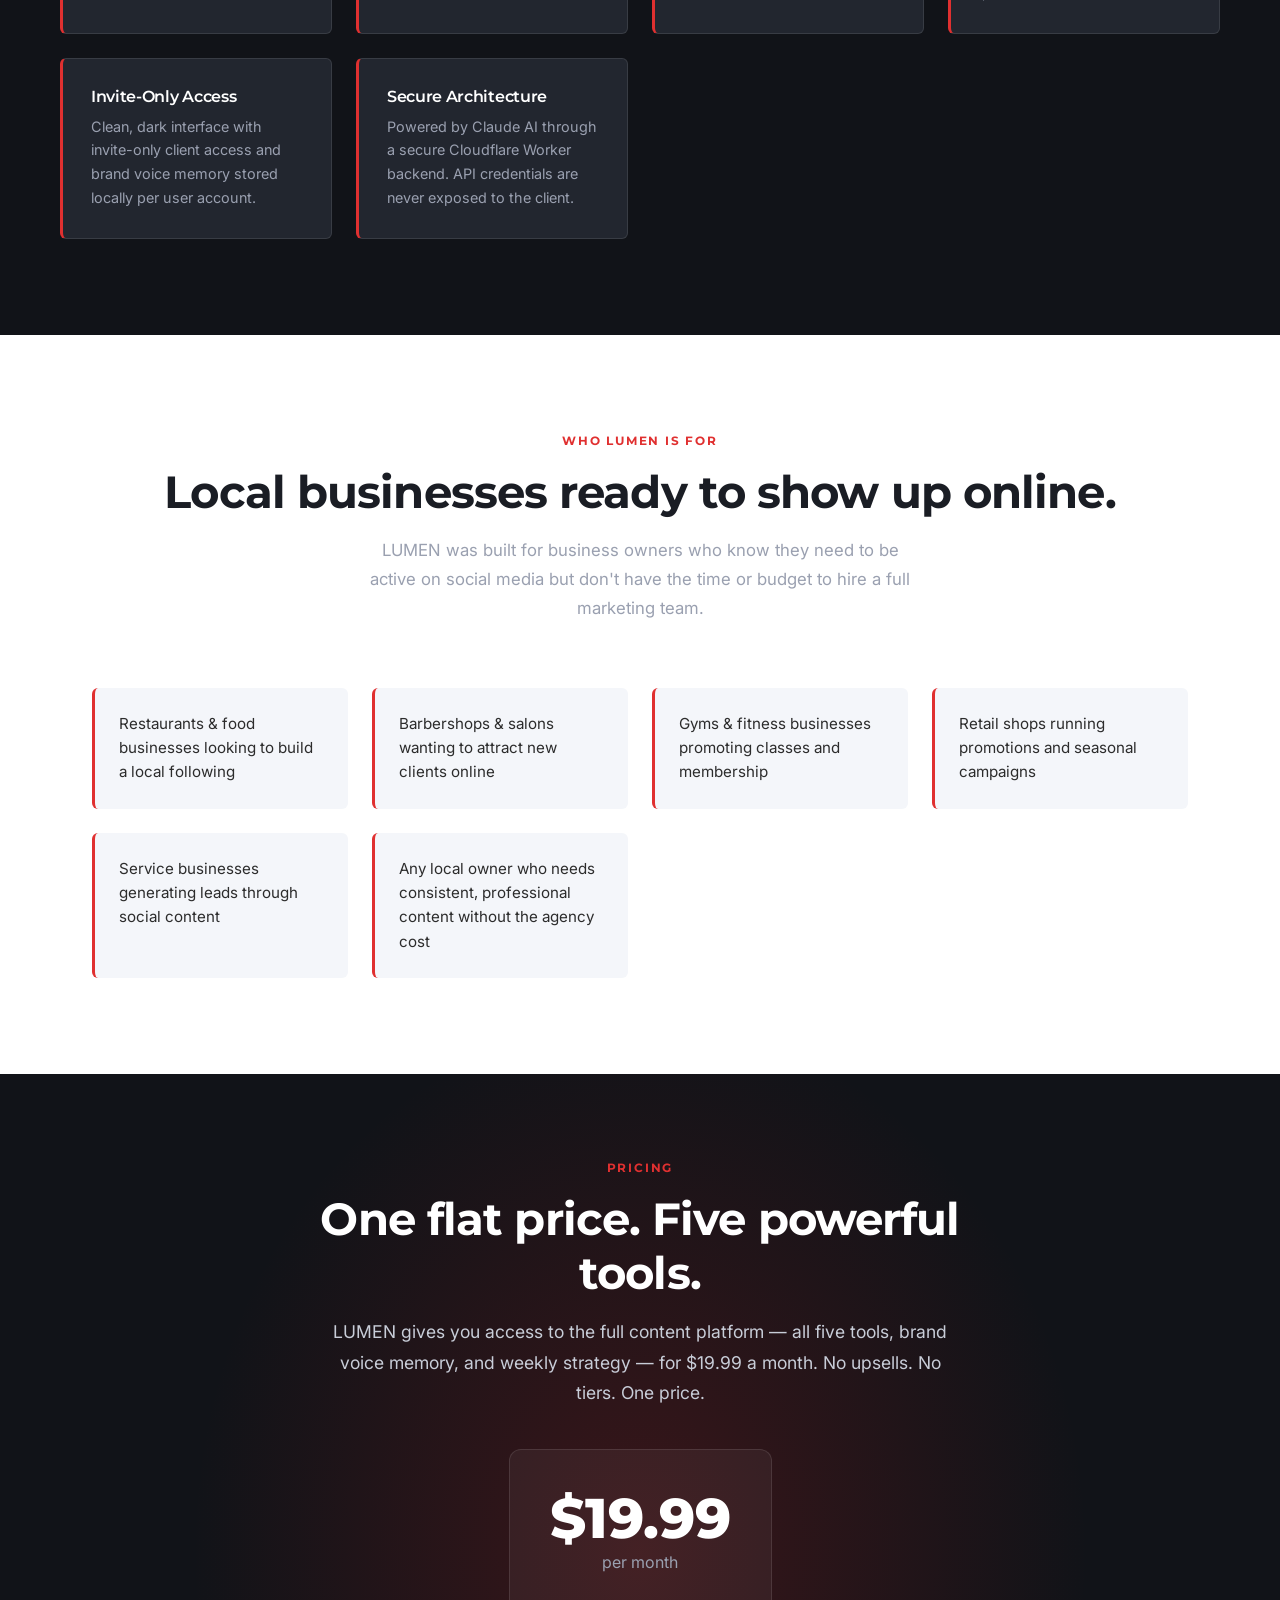
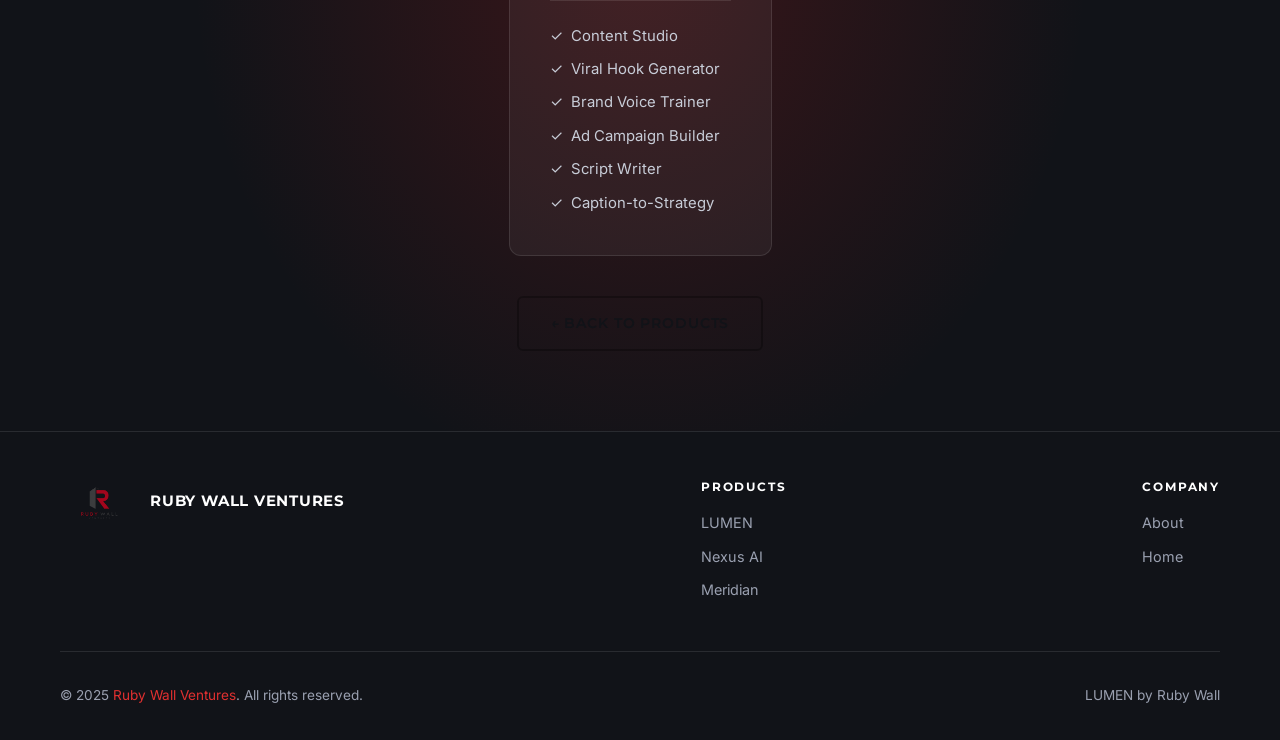
==== commit c67ec195: "Update lumen.html" ====
--- a/lumen.html
+++ b/lumen.html
@@ -3,8 +3,8 @@
 <head>
   <meta charset="UTF-8" />
   <meta name="viewport" content="width=device-width, initial-scale=1.0" />
-  <title>Nexus AI — AI Business Advisor | Ruby Wall Ventures</title>
-  <meta name="description" content="Nexus AI is a full-featured AI-powered business advisor platform built by Ruby Wall." />
+  <title>LUMEN — AI Content Creation Platform | Ruby Wall Ventures</title>
+  <meta name="description" content="LUMEN is an AI-powered content creation platform built for small and local businesses. Five specialized tools for $19.99/month." />
   <link rel="preconnect" href="https://fonts.googleapis.com" />
   <link href="https://fonts.googleapis.com/css2?family=Montserrat:wght@400;600;700;800&family=Inter:wght@400;500;600&display=swap" rel="stylesheet" />
   <link rel="stylesheet" href="css/style.css" />
@@ -21,50 +21,39 @@
     .tech-tag { background: rgba(0,0,0,0.06) !important; color: #444 !important; border-color: rgba(0,0,0,0.12) !important; }
   </style>
   <style>
-    .features-row { padding: 6rem 2rem; background: var(--light-1); }
-    .features-row.dark-bg { background: var(--dark-2); }
-    .feature-row-block { max-width: var(--max-width); margin: 0 auto; display: grid; grid-template-columns: 1fr 1fr; gap: 5rem; align-items: center; }
-    .feature-row-block.flip { direction: rtl; }
-    .feature-row-block.flip > * { direction: ltr; }
-    .feature-num { font-family: 'Montserrat', sans-serif; font-size: 4.5rem; font-weight: 800; color: rgba(192,39,45,0.1); line-height: 1; margin-bottom: -1.25rem; }
-    .feature-row-text h3 { font-size: 1.65rem; margin-bottom: 1rem; }
-    .feature-row-text p { margin-bottom: 0.9rem; }
-    .dark-bg .feature-row-text h3 { color: var(--light-1); }
-    .dark-bg .feature-row-text p { color: var(--gray-light); }
-    .dark-bg .feature-row-text .bullet-list li { color: var(--gray-light); }
-    .feature-row-visual { background: var(--dark-3); border-radius: var(--radius-md); padding: 2rem; border: 1px solid var(--border-dark); }
-    .vis-label { font-family: 'Montserrat', sans-serif; font-size: 0.65rem; font-weight: 700; letter-spacing: 0.15em; text-transform: uppercase; color: var(--red-bright); margin-bottom: 1rem; }
-    .chat-bubble { border-radius: 12px; padding: 0.75rem 1rem; margin-bottom: 8px; }
-    .chat-bubble.user { background: rgba(192,39,45,0.15); border-bottom-right-radius: 4px; margin-left: 20%; }
-    .chat-bubble.ai { background: rgba(255,255,255,0.05); border: 1px solid var(--border-dark); border-bottom-left-radius: 4px; margin-right: 10%; }
-    .bubble-line { height: 8px; border-radius: 4px; margin-bottom: 5px; }
-    .bubble-line.user-line { background: rgba(192,39,45,0.4); }
-    .bubble-line.ai-line { background: rgba(255,255,255,0.1); }
-    .memory-chip { background: rgba(192,39,45,0.1); border: 1px solid rgba(192,39,45,0.25); border-radius: 6px; padding: 0.6rem 1rem; margin-top: 6px; }
-    .memory-chip-title { font-size: 0.65rem; font-weight: 700; letter-spacing: 0.1em; text-transform: uppercase; color: var(--red-bright); margin-bottom: 4px; font-family: 'Montserrat', sans-serif; }
-    .memory-chip-line { height: 7px; background: rgba(255,255,255,0.08); border-radius: 3px; margin-bottom: 4px; }
-    .access-tiers { padding: 6rem 2rem; background: var(--dark-1); }
-    .tiers-grid { display: grid; grid-template-columns: repeat(auto-fit, minmax(280px, 1fr)); gap: 2rem; max-width: 720px; margin: 3rem auto 0; }
-    .tier-card { background: var(--dark-3); border-radius: var(--radius-md); padding: 2.5rem 2rem; border: 1px solid var(--border-dark); transition: all var(--transition); }
-    .tier-card.primary { border-color: var(--red-bright); box-shadow: 0 0 0 1px rgba(192,39,45,0.2), 0 8px 32px rgba(0,0,0,0.3); }
-    .tier-icon { width: 44px; height: 44px; border-radius: var(--radius-sm); display: flex; align-items: center; justify-content: center; margin-bottom: 1.25rem; font-size: 1.25rem; }
-    .tier-icon.red { background: rgba(192,39,45,0.15); }
-    .tier-icon.gray { background: rgba(255,255,255,0.06); }
-    .tier-card h3 { color: var(--light-1); font-size: 1.4rem; margin-bottom: 0.5rem; }
-    .tier-card p { color: var(--gray-mid); font-size: 0.92rem; line-height: 1.65; margin-bottom: 1.5rem; }
-    .tier-detail { display: flex; align-items: center; gap: 0.6rem; color: var(--gray-light); font-size: 0.88rem; padding: 0.4rem 0; border-bottom: 1px solid var(--border-dark); }
-    .tier-detail:last-child { border-bottom: none; }
-    .tier-detail-dot { width: 6px; height: 6px; background: var(--red-bright); border-radius: 50%; flex-shrink: 0; }
-    .onboarding-section { padding: 5rem 2rem; background: var(--dark-4); }
-    .onboarding-steps { display: grid; grid-template-columns: repeat(auto-fit, minmax(200px, 1fr)); gap: 1.5rem; max-width: var(--max-width); margin: 3rem auto 0; }
-    .onboarding-step { text-align: center; }
-    .step-num { width: 48px; height: 48px; background: var(--red-bright); border-radius: 50%; display: flex; align-items: center; justify-content: center; font-family: 'Montserrat', sans-serif; font-weight: 800; font-size: 1.1rem; color: var(--light-1); margin: 0 auto 1rem; }
-    .onboarding-step h4 { color: var(--light-1); font-size: 0.95rem; margin-bottom: 0.5rem; }
-    .onboarding-step p { color: var(--gray-mid); font-size: 0.85rem; line-height: 1.6; }
+    .tools-section { padding: 6rem 2rem; background: var(--light-1); }
+    .tools-section.alt { background: var(--light-2); }
+    .tool-block { max-width: var(--max-width); margin: 0 auto; display: grid; grid-template-columns: 1.1fr 1fr; gap: 5rem; align-items: center; }
+    .tool-block.reverse { direction: rtl; }
+    .tool-block.reverse > * { direction: ltr; }
+    .tool-number { font-family: 'Montserrat', sans-serif; font-size: 5rem; font-weight: 800; color: rgba(192,39,45,0.08); line-height: 1; margin-bottom: -1.5rem; }
+    .tool-content h3 { color: var(--dark-2); font-size: 1.75rem; margin-bottom: 1rem; }
+    .tool-content p { color: var(--gray-mid); margin-bottom: 1rem; }
+    .tool-styles { display: flex; flex-wrap: wrap; gap: 0.5rem; margin-top: 1.25rem; }
+    .style-chip { background: rgba(192,39,45,0.08); color: var(--red-bright); font-size: 0.8rem; font-weight: 600; padding: 4px 12px; border-radius: 20px; font-family: 'Montserrat', sans-serif; letter-spacing: 0.04em; }
+    .tool-visual { background: var(--dark-2); border-radius: var(--radius-md); padding: 2.5rem; position: relative; overflow: hidden; }
+    .tool-visual::before { content: ''; position: absolute; top: 0; right: 0; width: 120px; height: 120px; background: radial-gradient(circle, rgba(192,39,45,0.2) 0%, transparent 70%); }
+    .tool-visual-label { font-family: 'Montserrat', sans-serif; font-size: 0.7rem; font-weight: 700; letter-spacing: 0.15em; text-transform: uppercase; color: var(--red-bright); margin-bottom: 1.25rem; }
+    .mock-post { background: var(--dark-3); border-radius: var(--radius-sm); padding: 1.25rem; border: 1px solid var(--border-dark); }
+    .mock-post-line { height: 10px; background: rgba(255,255,255,0.08); border-radius: 4px; margin-bottom: 8px; }
+    .mock-post-line.short { width: 70%; }
+    .mock-post-line.med { width: 90%; }
+    .mock-post-line.full { width: 100%; }
+    .mock-coaching { margin-top: 1rem; background: rgba(192,39,45,0.1); border-left: 3px solid var(--red-bright); border-radius: 0 var(--radius-sm) var(--radius-sm) 0; padding: 1rem; }
+    .mock-coaching-title { font-size: 0.7rem; font-weight: 700; letter-spacing: 0.1em; text-transform: uppercase; color: var(--red-bright); margin-bottom: 0.5rem; font-family: 'Montserrat', sans-serif; }
+    .mock-coaching-line { height: 8px; background: rgba(255,255,255,0.06); border-radius: 4px; margin-bottom: 6px; }
+    .mock-coaching-line.short { width: 65%; }
+    .what-different { background: var(--dark-1); padding: 6rem 2rem; }
+    .what-different-inner { max-width: var(--max-width); margin: 0 auto; }
+    .what-different h2 { color: var(--light-1); }
+    .differentiators { display: grid; grid-template-columns: repeat(auto-fit, minmax(260px, 1fr)); gap: 1.5rem; margin-top: 3rem; }
+    .differentiator { background: var(--dark-3); border-radius: var(--radius-sm); padding: 1.75rem; border: 1px solid var(--border-dark); border-left: 3px solid var(--red-bright); }
+    .differentiator h4 { color: var(--light-1); margin-bottom: 0.5rem; font-size: 1rem; }
+    .differentiator p { color: var(--gray-mid); font-size: 0.9rem; line-height: 1.65; }
     @media (max-width: 860px) {
-      .feature-row-block { grid-template-columns: 1fr; gap: 2.5rem; }
-      .feature-row-block.flip { direction: ltr; }
-      .feature-row-visual { display: none; }
+      .tool-block { grid-template-columns: 1fr; gap: 2.5rem; }
+      .tool-block.reverse { direction: ltr; }
+      .tool-visual { display: none; }
     }
   </style>
 </head>
@@ -74,8 +63,8 @@
       <a class="nav-logo" href="index.html"><img src="images/logo-rwv.PNG" alt="Ruby Wall Ventures" /></a>
       <ul class="nav-links">
         <li><a href="index.html">Home</a></li>
-        <li><a href="lumen.html">LUMEN</a></li>
-        <li><a href="nexus.html" class="active">Nexus AI</a></li>
+        <li><a href="lumen.html" class="active">LUMEN</a></li>
+        <li><a href="nexus.html">Nexus AI</a></li>
         <li><a href="meridian.html">Meridian</a></li>
       </ul>
       <button class="nav-toggle" aria-label="Toggle menu" onclick="toggleMenu()"><span></span><span></span><span></span></button>
@@ -86,204 +75,166 @@
   </nav>
 
   <section class="hero-product">
-    <img src="images/logo-nexus.PNG" alt="Nexus AI by Ruby Wall" class="hero-product-logo" />
-    <p class="hero-product-powered">Powered by Ruby Wall</p>
-    <h1>Your AI Business Advisor</h1>
-    <p class="hero-product-tagline">A personal business consultant available 24 hours a day, 7 days a week — powered by advanced AI and built specifically for local business owners.</p>
+    <img src="images/logo-lumen.PNG" alt="LUMEN by Ruby Wall" class="hero-product-logo" />
+    <p class="hero-product-powered">By Ruby Wall</p>
+    <h1>AI-Powered Content Creation</h1>
+    <p class="hero-product-tagline">Everything a local business needs to show up online — five intelligent tools, one platform, one price.</p>
     <div class="hero-product-meta">
+      <span class="price-badge">$19.99 / month</span>
       <span class="tech-tag">Powered by Claude AI</span>
-      <span class="tech-tag">Cloudflare Workers</span>
-      <span class="tech-tag">Mobile-First</span>
-    </div>
-    <a href="#features" class="btn btn-primary">Explore Nexus AI</a>
-  </section>
-
-  <section class="features-section gray" style="padding:4rem 2rem;">
+      <span class="tech-tag">Cloudflare + GitHub Pages</span>
+    </div>
+    <a href="#tools" class="btn btn-primary">See What LUMEN Does</a>
+  </section>
+
+  <section class="features-section gray" style="padding: 4rem 2rem;">
     <div class="container text-center" style="max-width:760px;">
-      <span class="section-label">What Is Nexus AI?</span>
-      <h2 style="color:var(--dark-2);margin-bottom:1.25rem;">A seasoned business mentor in your pocket.</h2>
-      <p style="color:var(--gray-mid);">Nexus AI is a full-featured AI-powered business advisor platform built and operated by Ruby Wall. Whether you are just starting out, trying to grow your customer base, or scaling your revenue — Nexus AI delivers personalized, actionable advice tailored specifically to your business, your goals, and your current stage.</p>
-      <p style="color:var(--gray-mid);margin-top:1rem;">Unlike a one-size-fits-all chatbot, Nexus AI knows your business from the first conversation and remembers everything going forward.</p>
-    </div>
-  </section>
-
-  <div id="features">
-    <section class="features-row">
-      <div class="feature-row-block">
-        <div class="feature-row-text">
-          <div class="feature-num">01</div>
-          <h3>Personalized Business Advising</h3>
-          <p>Every client goes through a quick onboarding process that captures their business type, primary goal, and experience level. From that moment forward, every conversation is tailored to their specific situation.</p>
-          <p>Nexus AI is built specifically for small and local businesses in the Katy and Houston area.</p>
-        </div>
-        <div class="feature-row-visual">
-          <div class="vis-label">Nexus AI Advisor</div>
-          <div class="chat-bubble user"><div class="bubble-line user-line" style="width:80%;"></div><div class="bubble-line user-line" style="width:60%;margin:0;"></div></div>
-          <div class="chat-bubble ai"><div class="bubble-line ai-line" style="width:100%;"></div><div class="bubble-line ai-line" style="width:90%;"></div><div class="bubble-line ai-line" style="width:75%;margin:0;"></div></div>
-          <div class="chat-bubble user"><div class="bubble-line user-line" style="width:70%;margin:0;"></div></div>
-          <div class="chat-bubble ai"><div class="bubble-line ai-line" style="width:100%;"></div><div class="bubble-line ai-line" style="width:85%;"></div><div class="bubble-line ai-line" style="width:60%;margin:0;"></div></div>
-        </div>
-      </div>
-    </section>
-
-    <section class="features-row dark-bg">
-      <div class="feature-row-block flip">
-        <div class="feature-row-text">
-          <div class="feature-num">02</div>
-          <h3>Conversation Memory</h3>
-          <p>Nexus AI remembers. After every session, it automatically extracts and saves key facts, decisions, challenges, and action items from the conversation.</p>
-          <p>When clients return, the advisor already knows who they are, what they have been working on, and where they left off.</p>
+      <span class="section-label">What Is LUMEN?</span>
+      <h2 style="color:var(--dark-2); margin-bottom:1.25rem;">Not just a caption generator.</h2>
+      <p style="color:var(--gray-mid);">LUMEN is a complete content intelligence platform with five specialized tools built specifically for local business owners — restaurants, barbershops, gyms, salons, retail shops, and service businesses.</p>
+      <p style="color:var(--gray-mid); margin-top:1rem;">Every tool pulls from your Brand Voice profile automatically. Nothing ever sounds generic.</p>
+    </div>
+  </section>
+
+  <div id="tools">
+    <section class="tools-section">
+      <div class="tool-block">
+        <div class="tool-content">
+          <div class="tool-number">01</div>
+          <h3>Content Studio</h3>
+          <p>Answer three simple questions about your business and LUMEN generates scroll-stopping social media posts for Instagram, Facebook, and TikTok in seconds.</p>
+          <p>Every post is tailored to your brand voice, your audience, and your platform. Post coaching cards appear beneath every post.</p>
           <ul class="bullet-list mt-1">
-            <li>Automatically extracts key facts after each session</li>
-            <li>Saves decisions, challenges, and action items</li>
-            <li>Context carries forward into every future conversation</li>
+            <li>Instagram, Facebook &amp; TikTok ready</li>
+            <li>Brand-voice matched content every time</li>
+            <li>Post coaching card with every generation</li>
+            <li>Optimal posting time recommendations</li>
           </ul>
         </div>
-        <div class="feature-row-visual">
-          <div class="vis-label">Session Memory</div>
-          <div class="memory-chip"><div class="memory-chip-title">Business Profile</div><div class="memory-chip-line" style="width:90%;"></div><div class="memory-chip-line" style="width:70%;"></div></div>
-          <div class="memory-chip" style="margin-top:10px;"><div class="memory-chip-title">Last Session</div><div class="memory-chip-line" style="width:100%;"></div><div class="memory-chip-line" style="width:80%;"></div><div class="memory-chip-line" style="width:60%;margin-bottom:0;"></div></div>
-          <div class="memory-chip" style="margin-top:10px;"><div class="memory-chip-title">Open Action Items</div><div class="memory-chip-line" style="width:85%;"></div><div class="memory-chip-line" style="width:65%;margin-bottom:0;"></div></div>
-        </div>
-      </div>
-    </section>
-
-    <section class="features-row">
-      <div class="feature-row-block">
-        <div class="feature-row-text">
-          <div class="feature-num">03</div>
-          <h3>Chat History</h3>
-          <p>Clients can start new conversations while keeping all past chats accessible in a sidebar. Every conversation is saved, searchable, and organized by date.</p>
+        <div class="tool-visual">
+          <div class="tool-visual-label">Content Studio Preview</div>
+          <div class="mock-post">
+            <div class="mock-post-line full"></div><div class="mock-post-line med"></div><div class="mock-post-line short"></div><div class="mock-post-line full"></div><div class="mock-post-line med"></div>
+          </div>
+          <div class="mock-coaching">
+            <div class="mock-coaching-title">Post Coaching Card</div>
+            <div class="mock-coaching-line full"></div><div class="mock-coaching-line med"></div><div class="mock-coaching-line short"></div>
+          </div>
+        </div>
+      </div>
+    </section>
+
+    <section class="tools-section alt">
+      <div class="tool-block reverse">
+        <div class="tool-content">
+          <div class="tool-number">02</div>
+          <h3>Viral Hook Generator</h3>
+          <p>Generate eight scroll-stopping opening lines in six different styles. Built for business owners who know what they want to say but struggle with how to start.</p>
+          <div class="tool-styles">
+            <span class="style-chip">Curiosity</span><span class="style-chip">Bold Claim</span><span class="style-chip">Story</span><span class="style-chip">Question</span><span class="style-chip">Controversial</span><span class="style-chip">Local Pride</span>
+          </div>
+        </div>
+        <div class="tool-visual">
+          <div class="tool-visual-label">Hook Generator Preview</div>
+          <div style="display:flex;flex-direction:column;gap:8px;">
+            <div class="mock-post" style="padding:0.85rem;"><div class="mock-post-line med"></div></div>
+            <div class="mock-post" style="padding:0.85rem;"><div class="mock-post-line full"></div></div>
+            <div class="mock-post" style="padding:0.85rem;"><div class="mock-post-line short"></div></div>
+            <div class="mock-post" style="padding:0.85rem;"><div class="mock-post-line med"></div></div>
+          </div>
+        </div>
+      </div>
+    </section>
+
+    <section class="tools-section">
+      <div class="tool-block">
+        <div class="tool-content">
+          <div class="tool-number">03</div>
+          <h3>Brand Voice Trainer</h3>
+          <p>A ten-question onboarding experience that teaches LUMEN exactly how your business sounds. Once trained, every piece of content automatically reflects your personality and communication style.</p>
           <ul class="bullet-list mt-1">
-            <li>All conversations saved permanently</li>
-            <li>Organized and searchable by date</li>
-            <li>Start a new chat without losing previous sessions</li>
+            <li>10-question voice onboarding</li>
+            <li>Applied automatically across all five tools</li>
+            <li>Unique to every business</li>
+            <li>Stored locally per user account</li>
           </ul>
         </div>
-        <div class="feature-row-visual">
-          <div class="vis-label">Chat Sidebar</div>
-          <div style="display:flex;gap:12px;height:160px;">
-            <div style="width:38%;border-right:1px solid var(--border-dark);padding-right:12px;display:flex;flex-direction:column;gap:8px;">
-              <div style="height:8px;background:rgba(192,39,45,0.3);border-radius:3px;width:70%;"></div>
-              <div style="background:rgba(192,39,45,0.12);border-radius:4px;padding:6px 8px;border:1px solid rgba(192,39,45,0.2);"><div style="height:6px;background:rgba(255,255,255,0.15);border-radius:3px;margin-bottom:4px;"></div><div style="height:6px;background:rgba(255,255,255,0.08);border-radius:3px;width:60%;"></div></div>
-              <div style="padding:6px 8px;"><div style="height:6px;background:rgba(255,255,255,0.08);border-radius:3px;margin-bottom:4px;"></div><div style="height:6px;background:rgba(255,255,255,0.05);border-radius:3px;width:70%;"></div></div>
-            </div>
-            <div style="flex:1;display:flex;flex-direction:column;justify-content:flex-end;gap:6px;">
-              <div class="chat-bubble ai" style="margin-right:0;"><div class="bubble-line ai-line" style="width:100%;"></div><div class="bubble-line ai-line" style="width:80%;margin:0;"></div></div>
-              <div class="chat-bubble user" style="margin-left:15%;"><div class="bubble-line user-line" style="width:70%;margin:0;"></div></div>
-            </div>
-          </div>
-        </div>
-      </div>
-    </section>
-
-    <section class="features-row dark-bg">
-      <div class="feature-row-block flip">
-        <div class="feature-row-text">
-          <div class="feature-num">04</div>
-          <h3>30 &amp; 90-Day Growth Plans</h3>
-          <p>Generate a fully personalized growth plan at any time. Answer two questions and Nexus AI builds a structured, phase-by-phase action plan with specific tasks tailored to your exact business type and goal.</p>
+        <div class="tool-visual">
+          <div class="tool-visual-label">Brand Voice Setup</div>
+          <div style="display:flex;flex-direction:column;gap:1rem;">
+            <div style="background:rgba(192,39,45,0.15);border-radius:6px;padding:1rem;"><div style="height:8px;background:rgba(192,39,45,0.4);border-radius:4px;width:60%;margin-bottom:6px;"></div><div class="mock-post-line med" style="margin:0;"></div></div>
+            <div style="background:var(--dark-3);border-radius:6px;padding:1rem;border:1px solid var(--border-dark);"><div class="mock-post-line full" style="margin-bottom:6px;"></div><div class="mock-post-line short"></div></div>
+          </div>
+        </div>
+      </div>
+    </section>
+
+    <section class="tools-section alt">
+      <div class="tool-block reverse">
+        <div class="tool-content">
+          <div class="tool-number">04</div>
+          <h3>Ad Campaign Builder</h3>
+          <p>Generate complete advertising campaigns for Facebook, Instagram, Google, and TikTok — fully structured with campaign objective, target audience, budget recommendation, and three A/B test variations.</p>
+          <div class="tool-styles" style="margin-top:1.25rem;">
+            <span class="style-chip">Facebook</span><span class="style-chip">Instagram</span><span class="style-chip">Google</span><span class="style-chip">TikTok</span>
+          </div>
+        </div>
+        <div class="tool-visual">
+          <div class="tool-visual-label">Ad Campaign Structure</div>
+          <div style="display:flex;flex-direction:column;gap:10px;">
+            <div style="background:rgba(192,39,45,0.1);border-left:3px solid var(--red-bright);padding:0.85rem;border-radius:0 6px 6px 0;"><div style="height:7px;background:rgba(192,39,45,0.4);border-radius:4px;width:40%;margin-bottom:6px;"></div><div class="mock-post-line full" style="margin:0;"></div></div>
+            <div class="mock-post" style="padding:0.85rem;"><div class="mock-post-line short" style="margin-bottom:6px;"></div><div class="mock-post-line med"></div></div>
+            <div class="mock-post" style="padding:0.85rem;"><div class="mock-post-line med" style="margin-bottom:6px;"></div><div class="mock-post-line full"></div></div>
+          </div>
+        </div>
+      </div>
+    </section>
+
+    <section class="tools-section">
+      <div class="tool-block">
+        <div class="tool-content">
+          <div class="tool-number">05</div>
+          <h3>Script Writer</h3>
+          <p>Professional scripts for TikTok, Instagram Reels, YouTube videos, and podcast episodes. Short, medium, or long format. One-click export as a formatted text file.</p>
           <ul class="bullet-list mt-1">
-            <li>30-day and 90-day plan options</li>
-            <li>Structured phases with specific tasks</li>
-            <li>Saved permanently with checkable items</li>
-            <li>Up to three plans side by side for comparison</li>
+            <li>TikTok &amp; Instagram Reels scripts</li>
+            <li>YouTube video scripts</li>
+            <li>Podcast episode scripts</li>
+            <li>Short, medium, and long format</li>
+            <li>One-click export to text file</li>
           </ul>
         </div>
-        <div class="feature-row-visual">
-          <div class="vis-label">30-Day Growth Plan</div>
-          <div style="display:flex;flex-direction:column;gap:8px;">
-            <div style="background:rgba(192,39,45,0.1);border-left:3px solid var(--red-bright);padding:0.85rem;border-radius:0 6px 6px 0;"><div style="height:7px;background:rgba(192,39,45,0.5);border-radius:3px;width:40%;margin-bottom:6px;"></div><div style="height:7px;background:rgba(255,255,255,0.1);border-radius:3px;width:90%;margin-bottom:4px;"></div><div style="height:7px;background:rgba(255,255,255,0.1);border-radius:3px;width:70%;"></div></div>
-            <div style="background:rgba(255,255,255,0.04);border-left:3px solid rgba(255,255,255,0.15);padding:0.85rem;border-radius:0 6px 6px 0;"><div style="height:7px;background:rgba(255,255,255,0.15);border-radius:3px;width:35%;margin-bottom:6px;"></div><div style="height:7px;background:rgba(255,255,255,0.08);border-radius:3px;width:100%;margin-bottom:4px;"></div><div style="height:7px;background:rgba(255,255,255,0.08);border-radius:3px;width:80%;"></div></div>
-          </div>
-        </div>
-      </div>
-    </section>
-
-    <section class="features-row">
-      <div class="feature-row-block">
-        <div class="feature-row-text">
-          <div class="feature-num">05</div>
-          <h3>Action Item Extractor</h3>
-          <p>After any advisory conversation, tap one button and Nexus AI automatically extracts every task, recommendation, and to-do from the chat into a personal checklist.</p>
-          <ul class="bullet-list mt-1">
-            <li>One-tap extraction from any conversation</li>
-            <li>Organized personal checklist</li>
-            <li>Check off items as you complete them</li>
-            <li>Clear completed items when ready</li>
-          </ul>
-        </div>
-        <div class="feature-row-visual">
-          <div class="vis-label">Action Checklist</div>
-          <div style="display:flex;flex-direction:column;gap:8px;">
-            <div style="display:flex;align-items:center;gap:10px;padding:10px;background:rgba(255,255,255,0.04);border-radius:6px;"><div style="width:18px;height:18px;background:rgba(192,39,45,0.2);border:2px solid var(--red-bright);border-radius:4px;flex-shrink:0;"></div><div style="height:8px;background:rgba(255,255,255,0.15);border-radius:3px;flex:1;opacity:0.5;"></div></div>
-            <div style="display:flex;align-items:center;gap:10px;padding:10px;background:rgba(192,39,45,0.08);border-radius:6px;border:1px solid rgba(192,39,45,0.2);"><div style="width:18px;height:18px;border:2px solid rgba(192,39,45,0.5);border-radius:4px;flex-shrink:0;"></div><div style="height:8px;background:rgba(255,255,255,0.2);border-radius:3px;flex:1;"></div></div>
-            <div style="display:flex;align-items:center;gap:10px;padding:10px;background:rgba(255,255,255,0.04);border-radius:6px;"><div style="width:18px;height:18px;border:2px solid rgba(255,255,255,0.15);border-radius:4px;flex-shrink:0;"></div><div style="height:8px;background:rgba(255,255,255,0.1);border-radius:3px;flex:1;"></div></div>
-          </div>
-        </div>
-      </div>
-    </section>
-
-    <section class="features-row dark-bg">
-      <div class="feature-row-block flip">
-        <div class="feature-row-text">
-          <div class="feature-num">06</div>
-          <h3>Log Progress</h3>
-          <p>Clients can log what they have accomplished at any time. The advisor responds with updated recommendations based on their progress and adjusts its strategy as the business evolves.</p>
-          <ul class="bullet-list mt-1">
-            <li>Log progress any time, in any session</li>
-            <li>Advisor responds with updated strategy</li>
-            <li>Adaptive recommendations as your business grows</li>
-          </ul>
-        </div>
-        <div class="feature-row-visual">
-          <div class="vis-label">Progress Log</div>
-          <div class="chat-bubble user" style="margin-left:10%;"><div class="bubble-line user-line" style="width:100%;"></div><div class="bubble-line user-line" style="width:80%;margin:0;"></div></div>
-          <div class="chat-bubble ai"><div class="bubble-line ai-line" style="width:100%;"></div><div class="bubble-line ai-line" style="width:95%;"></div><div class="bubble-line ai-line" style="width:75%;"></div><div class="bubble-line ai-line" style="width:85%;margin:0;"></div></div>
+        <div class="tool-visual">
+          <div class="tool-visual-label">Script Output</div>
+          <div style="display:flex;flex-direction:column;gap:10px;">
+            <div style="background:rgba(255,255,255,0.04);border-radius:6px;padding:0.85rem;border:1px solid var(--border-dark);"><div style="height:7px;background:rgba(192,39,45,0.5);border-radius:4px;width:35%;margin-bottom:8px;"></div><div class="mock-post-line full" style="margin-bottom:5px;"></div><div class="mock-post-line med"></div></div>
+            <div style="background:rgba(255,255,255,0.04);border-radius:6px;padding:0.85rem;border:1px solid var(--border-dark);"><div style="height:7px;background:rgba(192,39,45,0.5);border-radius:4px;width:25%;margin-bottom:8px;"></div><div class="mock-post-line med" style="margin-bottom:5px;"></div><div class="mock-post-line full" style="margin-bottom:5px;"></div><div class="mock-post-line short"></div></div>
+          </div>
         </div>
       </div>
     </section>
   </div>
 
-  <section class="onboarding-section">
-    <div class="container text-center" style="max-width:700px;margin-bottom:0;">
-      <span class="section-label">Getting Started</span>
-      <h2 style="color:var(--light-1);margin-bottom:1rem;">Simple onboarding, instant personalization.</h2>
-      <p style="color:var(--gray-mid);">New clients receive a unique invite code. From activation to personalized advising takes just minutes.</p>
-    </div>
-    <div class="onboarding-steps">
-      <div class="onboarding-step"><div class="step-num">1</div><h4>Receive Your Invite Code</h4><p>A unique code is issued through the Ruby Wall admin panel. No public sign-ups.</p></div>
-      <div class="onboarding-step"><div class="step-num">2</div><h4>Activate Your Account</h4><p>Enter the invite code, choose a display name, and create your personal password.</p></div>
-      <div class="onboarding-step"><div class="step-num">3</div><h4>Quick Onboarding</h4><p>Nexus learns your business type, goal, and experience level — and tailors everything from there.</p></div>
-      <div class="onboarding-step"><div class="step-num">4</div><h4>Start Advising</h4><p>Your advisor is ready. Ask anything. Every return visit only needs your password.</p></div>
-    </div>
-  </section>
-
-  <section class="access-tiers">
-    <div class="container text-center" style="max-width:700px;margin-bottom:0;">
-      <span class="section-label">Access Tiers</span>
-      <h2 style="color:var(--light-1);margin-bottom:1rem;">Two ways to experience Nexus AI.</h2>
-      <p style="color:var(--gray-mid);">Access is managed entirely through the Ruby Wall admin panel.</p>
-    </div>
-    <div class="tiers-grid">
-      <div class="tier-card primary">
-        <div class="tier-icon red">🔓</div>
-        <h3>Paid Client</h3>
-        <p>Full unlimited access to every feature in the platform.</p>
-        <div class="tier-detail"><div class="tier-detail-dot"></div> Unlimited messages</div>
-        <div class="tier-detail"><div class="tier-detail-dot"></div> Full conversation memory</div>
-        <div class="tier-detail"><div class="tier-detail-dot"></div> 30 &amp; 90-day growth plans</div>
-        <div class="tier-detail"><div class="tier-detail-dot"></div> Action item extractor</div>
-        <div class="tier-detail"><div class="tier-detail-dot"></div> Progress logging</div>
-        <div class="tier-detail"><div class="tier-detail-dot"></div> Invite code + custom password</div>
-      </div>
-      <div class="tier-card">
-        <div class="tier-icon gray">🔍</div>
-        <h3>Free Trial</h3>
-        <p>Experience the full Nexus AI platform with a 10-message trial — no commitment required.</p>
-        <div class="tier-detail"><div class="tier-detail-dot"></div> 10 messages included</div>
-        <div class="tier-detail"><div class="tier-detail-dot"></div> Full platform access</div>
-        <div class="tier-detail"><div class="tier-detail-dot"></div> No credit card required</div>
+  <section style="padding:4rem 2rem;background:var(--dark-4);">
+    <div class="container text-center" style="max-width:700px;">
+      <span class="section-label">Caption-to-Strategy</span>
+      <h2 style="color:var(--light-1);margin-bottom:1.25rem;">Every session becomes a growth strategy.</h2>
+      <p style="color:var(--gray-light);">After every content session, LUMEN automatically generates a full weekly posting schedule, optimal posting times, content mix recommendations, and a personalized growth insight.</p>
+    </div>
+  </section>
+
+  <section class="what-different">
+    <div class="what-different-inner">
+      <span class="section-label">What Makes LUMEN Different</span>
+      <h2>Built from the ground up for local business.</h2>
+      <div class="divider"></div>
+      <div class="differentiators">
+        <div class="differentiator"><h4>Brand Voice Applied Everywhere</h4><p>Every tool pulls from your Brand Voice profile automatically. Nothing ever sounds generic.</p></div>
+        <div class="differentiator"><h4>Caption-to-Strategy Built In</h4><p>After every session, LUMEN generates a full weekly posting schedule, optimal times, and a personalized growth insight.</p></div>
+        <div class="differentiator"><h4>100% Original Content</h4><p>LUMEN never references other brands by name. Every word is original and owned entirely by the client.</p></div>
+        <div class="differentiator"><h4>Five Tools, One Price</h4><p>Content Studio, Hook Generator, Brand Voice Trainer, Ad Campaign Builder, and Script Writer — all included for $19.99 a month.</p></div>
+        <div class="differentiator"><h4>Invite-Only Access</h4><p>Clean, dark interface with invite-only client access and brand voice memory stored locally per user account.</p></div>
+        <div class="differentiator"><h4>Secure Architecture</h4><p>Powered by Claude AI through a secure Cloudflare Worker backend. API credentials are never exposed to the client.</p></div>
       </div>
     </div>
   </section>
@@ -291,42 +242,41 @@
   <section class="audience-section">
     <div class="container">
       <div class="section-header">
-        <span class="section-label">Who Nexus AI Is For</span>
-        <h2 style="color:var(--dark-2);">Built for local businesses ready to grow.</h2>
-        <p>Expert-level business advice without the cost of hiring a consultant.</p>
+        <span class="section-label">Who LUMEN Is For</span>
+        <h2 style="color:var(--dark-2);">Local businesses ready to show up online.</h2>
+        <p>LUMEN was built for business owners who know they need to be active on social media but don't have the time or budget to hire a full marketing team.</p>
       </div>
       <div class="audience-grid">
-        <div class="audience-item">Local small businesses in the Katy and Houston area looking to grow their online presence and customer base</div>
-        <div class="audience-item">Entrepreneurs launching a new business who need guidance on setup, branding, pricing, and marketing</div>
-        <div class="audience-item">Established businesses wanting to increase revenue, improve pricing strategy, or expand their services</div>
-        <div class="audience-item">Any business owner who wants expert-level advice without the cost of hiring a consultant</div>
-      </div>
-    </div>
-  </section>
-
-  <section class="tech-section">
-    <div class="container">
-      <span class="section-label">Technology</span>
-      <h2 style="color:var(--light-1);">Built on proven, scalable technology.</h2>
-      <div class="tech-grid">
-        <span class="tech-pill">Claude AI (Anthropic)</span>
-        <span class="tech-pill">Cloudflare Workers</span>
-        <span class="tech-pill">GitHub Pages</span>
-        <span class="tech-pill">Vanilla HTML / CSS / JavaScript</span>
-        <span class="tech-pill">localStorage — private per-user data</span>
-        <span class="tech-pill">Zero framework dependency</span>
-        <span class="tech-pill">Mobile-first design</span>
+        <div class="audience-item">Restaurants &amp; food businesses looking to build a local following</div>
+        <div class="audience-item">Barbershops &amp; salons wanting to attract new clients online</div>
+        <div class="audience-item">Gyms &amp; fitness businesses promoting classes and membership</div>
+        <div class="audience-item">Retail shops running promotions and seasonal campaigns</div>
+        <div class="audience-item">Service businesses generating leads through social content</div>
+        <div class="audience-item">Any local owner who needs consistent, professional content without the agency cost</div>
       </div>
     </div>
   </section>
 
   <section class="cta-section">
     <div class="cta-inner">
-      <span class="section-label">Interested in Nexus AI?</span>
-      <h2>Get personalized business advising for your team.</h2>
-      <p>Nexus AI is available as a monthly subscription add-on to Ruby Wall web design and digital services clients. Pricing is available upon request.</p>
+      <span class="section-label">Pricing</span>
+      <h2>One flat price. Five powerful tools.</h2>
+      <p>LUMEN gives you access to the full content platform — all five tools, brand voice memory, and weekly strategy — for $19.99 a month. No upsells. No tiers. One price.</p>
+      <div style="background:rgba(255,255,255,0.05);border:1px solid var(--border-dark);border-radius:var(--radius-md);padding:2.5rem;margin-bottom:2.5rem;display:inline-block;">
+        <div style="font-family:'Montserrat',sans-serif;font-size:3.5rem;font-weight:800;color:var(--light-1);line-height:1;">$19.99</div>
+        <div style="color:var(--gray-mid);font-size:1rem;margin-top:0.25rem;">per month</div>
+        <div style="height:1px;background:var(--border-dark);margin:1.5rem 0;"></div>
+        <ul style="list-style:none;display:flex;flex-direction:column;gap:0.6rem;text-align:left;">
+          <li style="color:var(--gray-light);font-size:0.93rem;">&#10003;&nbsp; Content Studio</li>
+          <li style="color:var(--gray-light);font-size:0.93rem;">&#10003;&nbsp; Viral Hook Generator</li>
+          <li style="color:var(--gray-light);font-size:0.93rem;">&#10003;&nbsp; Brand Voice Trainer</li>
+          <li style="color:var(--gray-light);font-size:0.93rem;">&#10003;&nbsp; Ad Campaign Builder</li>
+          <li style="color:var(--gray-light);font-size:0.93rem;">&#10003;&nbsp; Script Writer</li>
+          <li style="color:var(--gray-light);font-size:0.93rem;">&#10003;&nbsp; Caption-to-Strategy</li>
+        </ul>
+      </div>
       <div class="cta-actions">
-        <a href="index.html" class="btn btn-outline">← Back to Home</a>
+        <a href="index.html#products" class="btn btn-outline">&#8592; Back to Products</a>
       </div>
     </div>
   </section>
@@ -340,31 +290,19 @@
         </div>
         <div class="footer-links-group">
           <h5>Products</h5>
-          <ul>
-            <li><a href="lumen.html">LUMEN</a></li>
-            <li><a href="nexus.html">Nexus AI</a></li>
-            <li><a href="meridian.html">Meridian</a></li>
-          </ul>
+          <ul><li><a href="lumen.html">LUMEN</a></li><li><a href="nexus.html">Nexus AI</a></li><li><a href="meridian.html">Meridian</a></li></ul>
         </div>
         <div class="footer-links-group">
           <h5>Company</h5>
-          <ul>
-            <li><a href="index.html#about">About</a></li>
-            <li><a href="index.html">Home</a></li>
-          </ul>
+          <ul><li><a href="index.html#about">About</a></li><li><a href="index.html">Home</a></li></ul>
         </div>
       </div>
       <div class="footer-bottom">
         <p class="footer-copy">&copy; 2025 <span>Ruby Wall Ventures</span>. All rights reserved.</p>
-        <p class="footer-tagline">Nexus AI — Powered by Ruby Wall</p>
+        <p class="footer-tagline">LUMEN by Ruby Wall</p>
       </div>
     </div>
   </footer>
-
-  <script>
-    function toggleMenu() {
-      document.getElementById('mobileMenu').classList.toggle('open');
-    }
-  </script>
+  <script>function toggleMenu() { document.getElementById('mobileMenu').classList.toggle('open'); }</script>
 </body>
 </html>
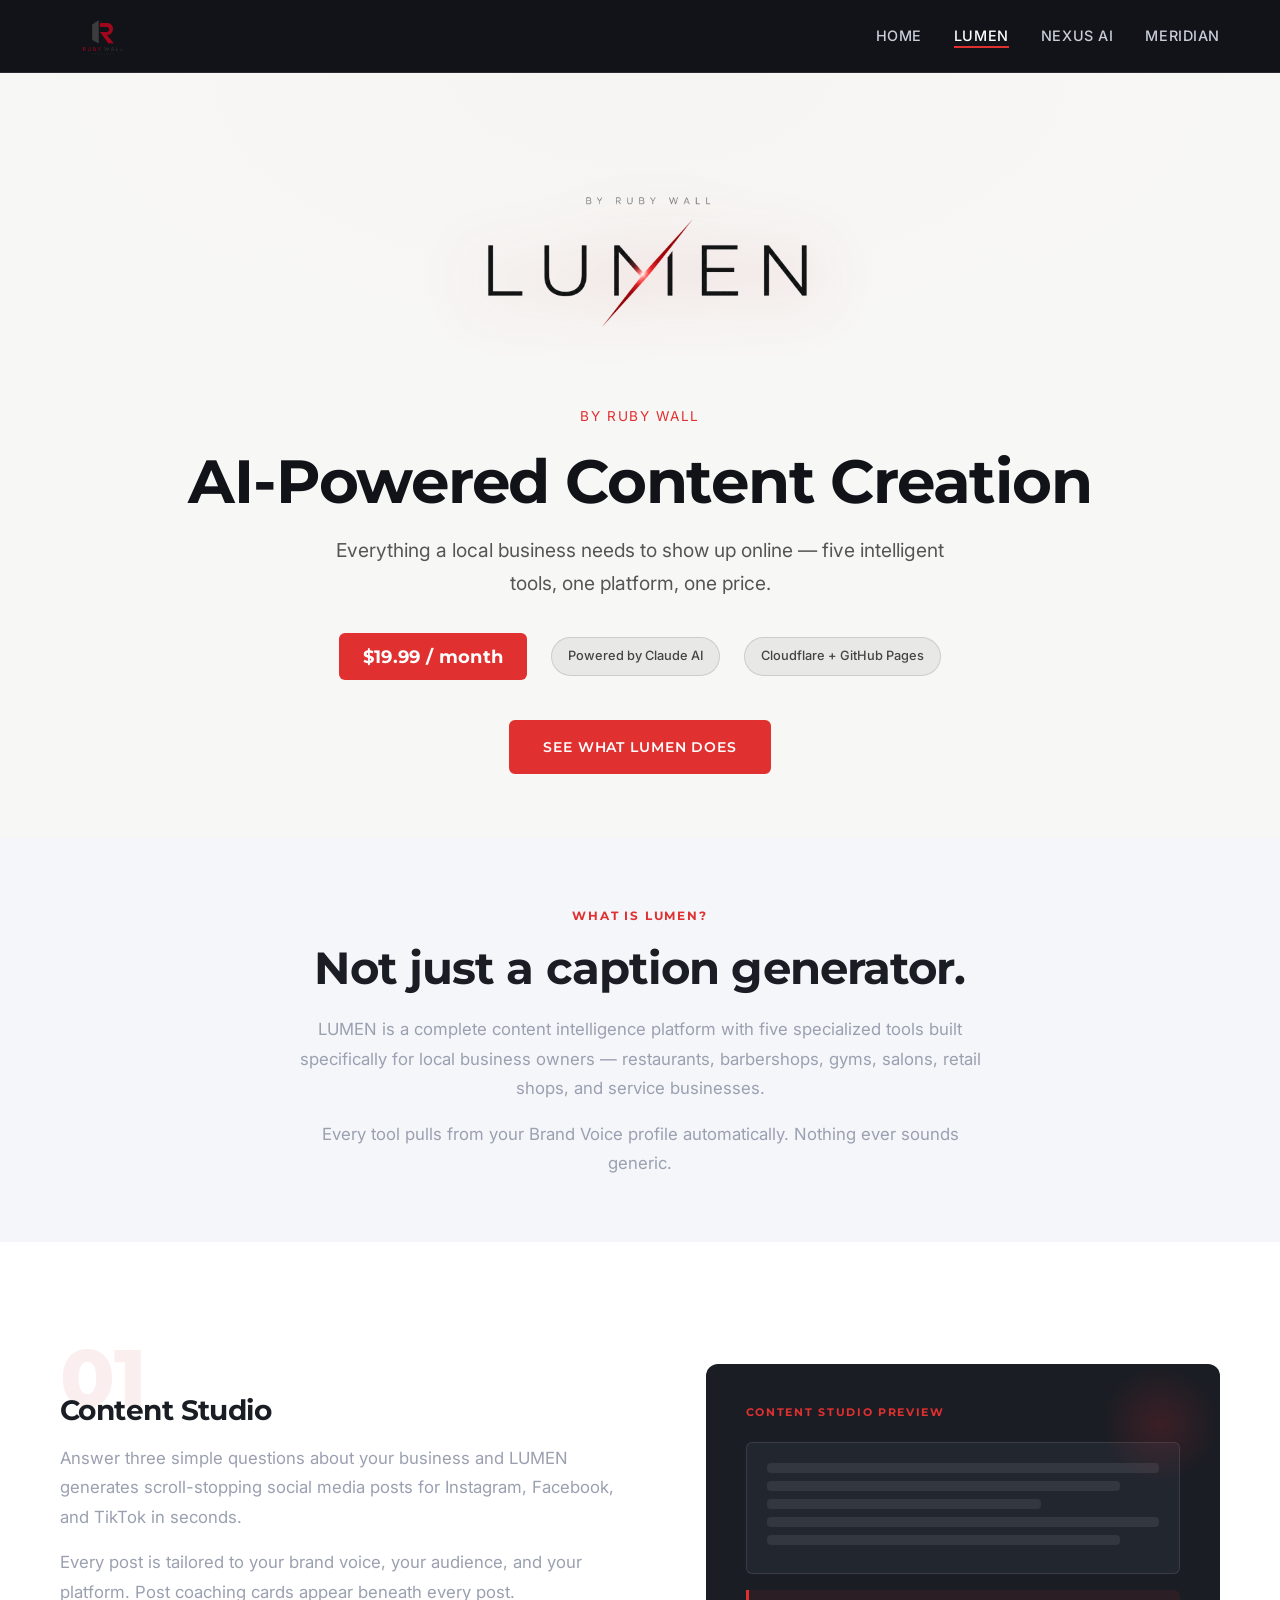
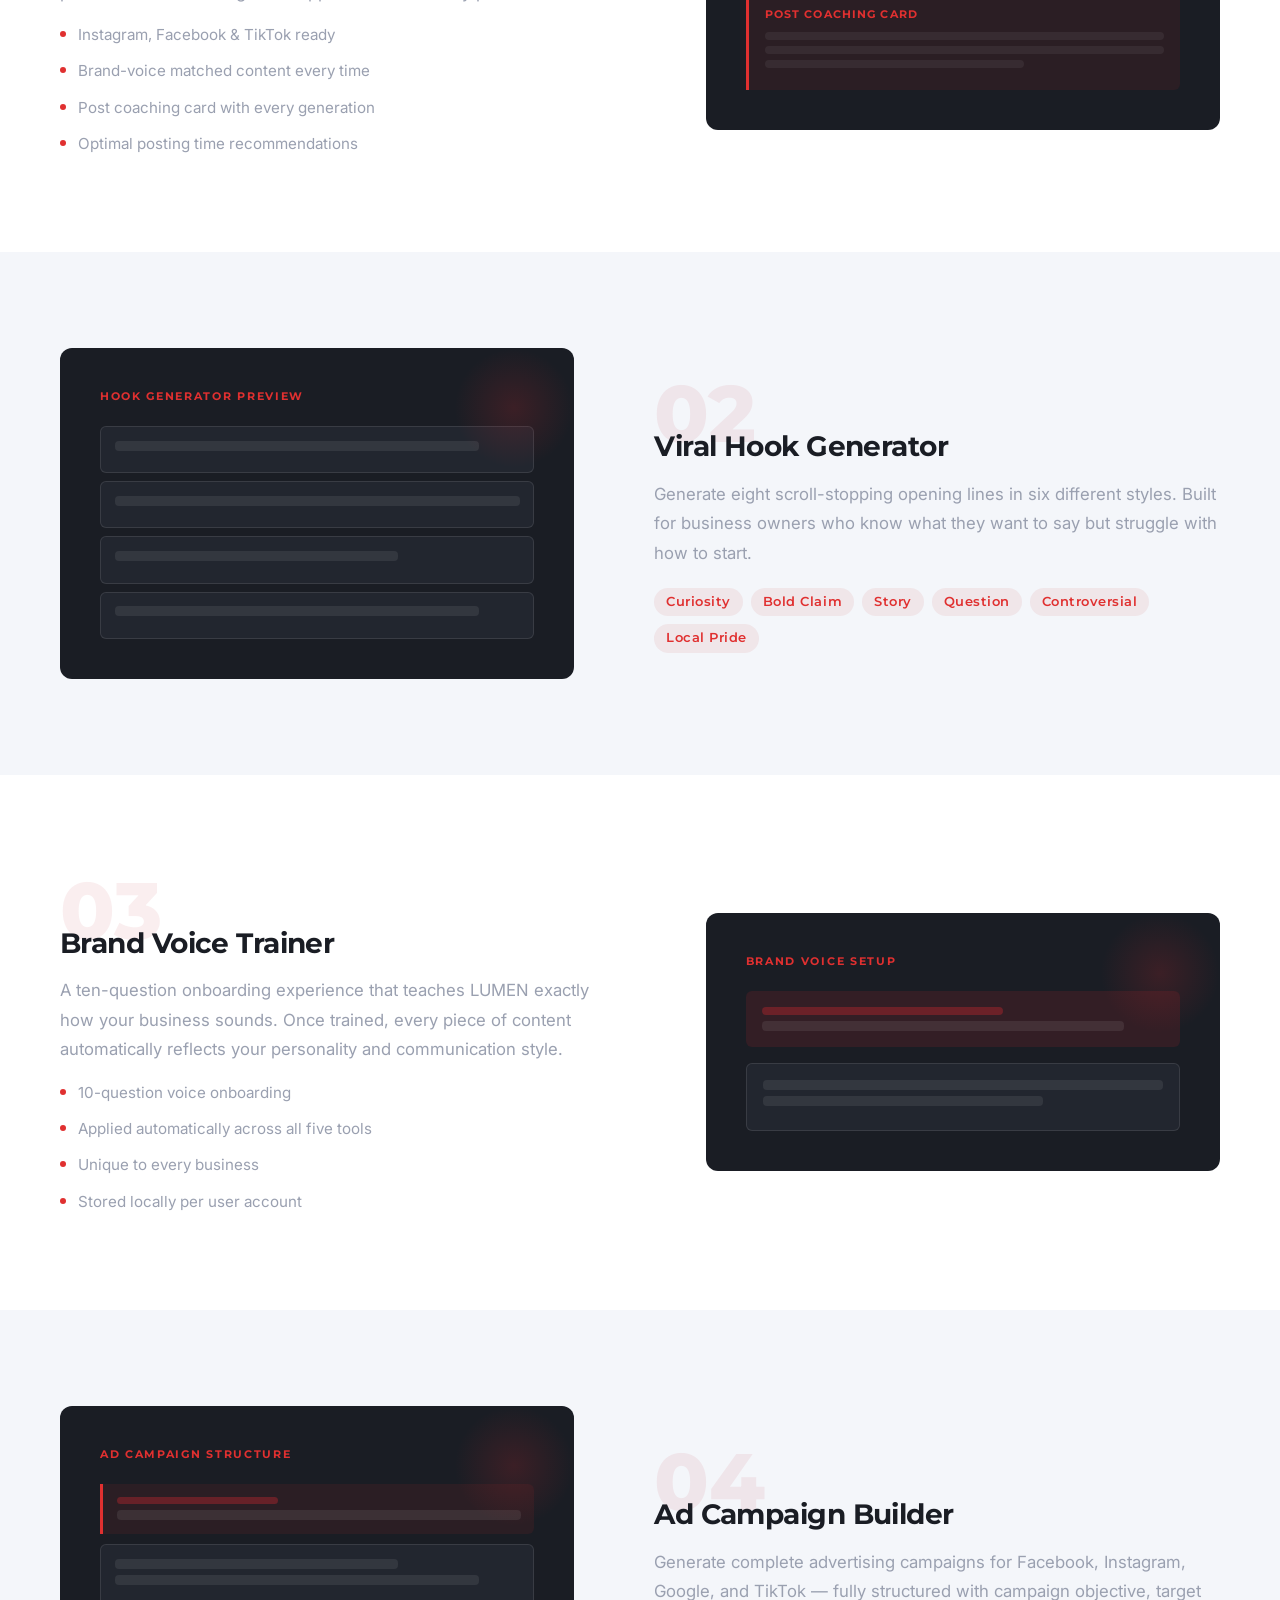
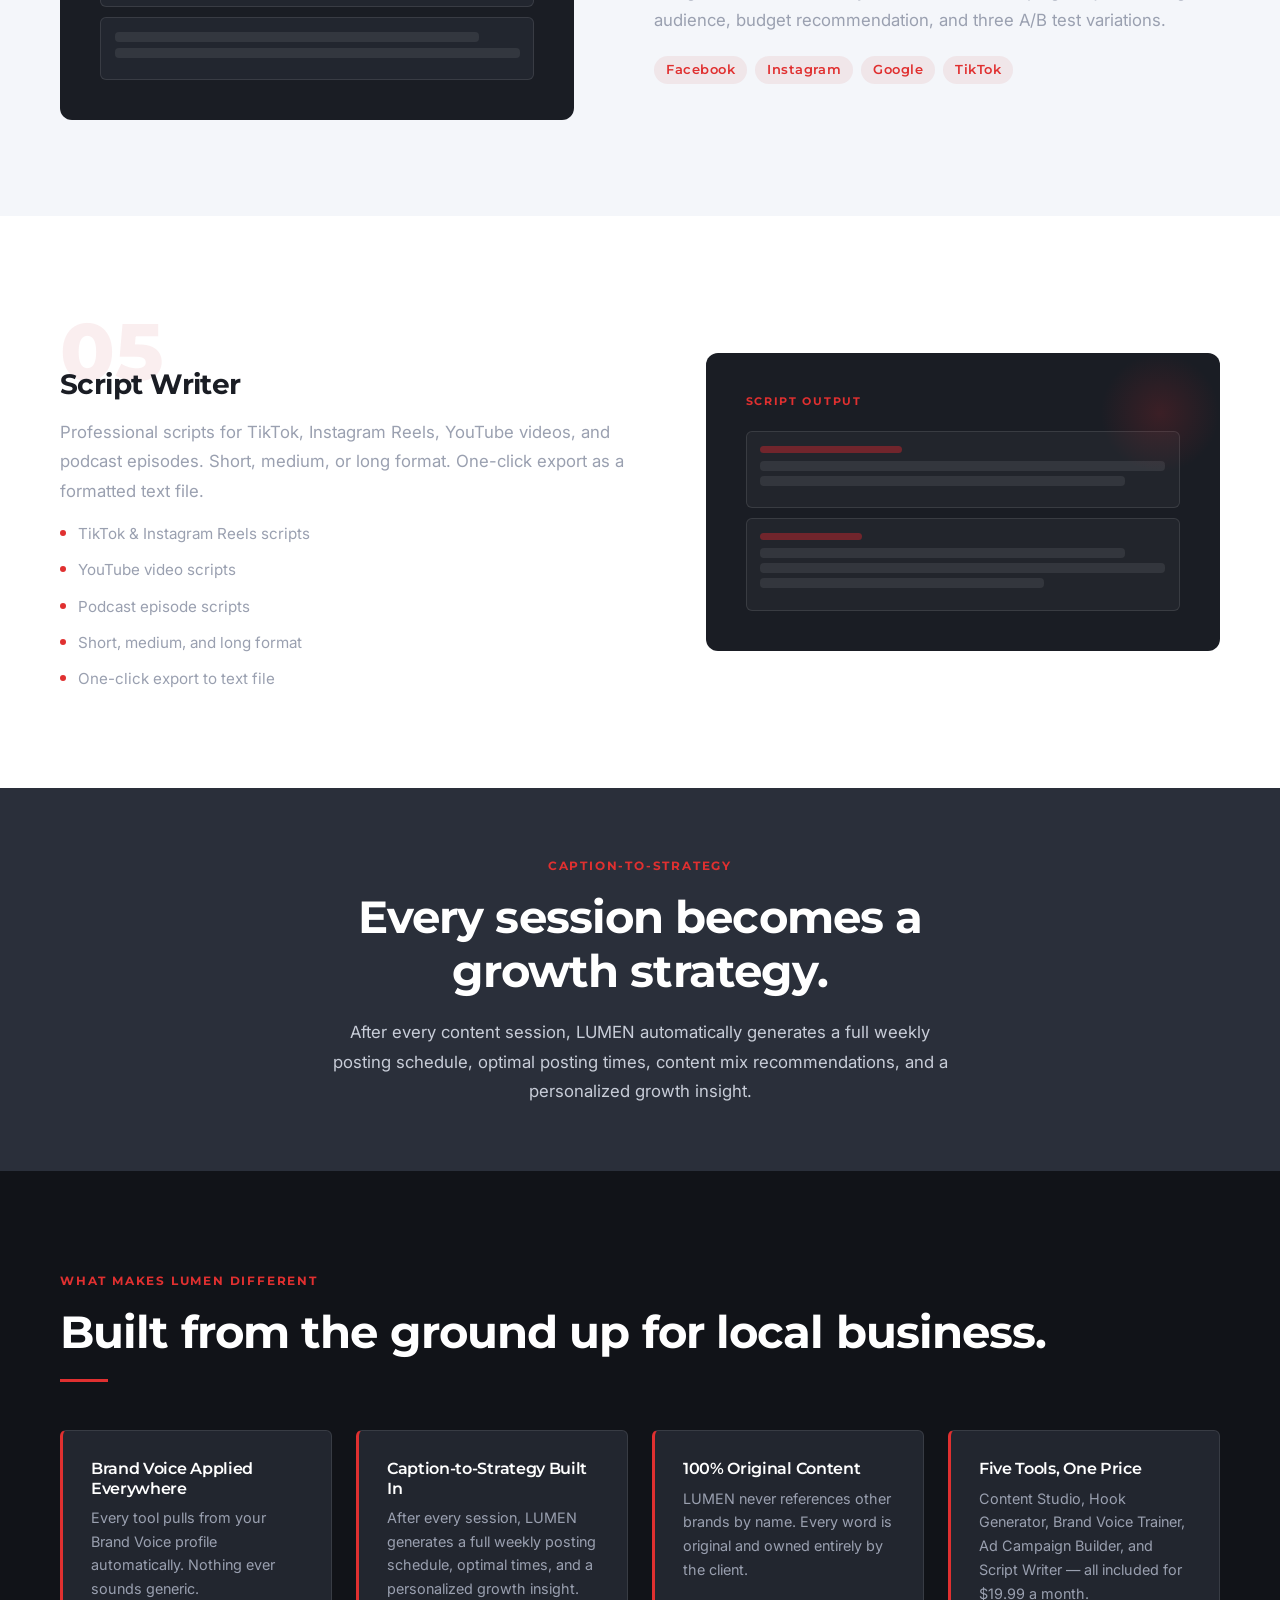
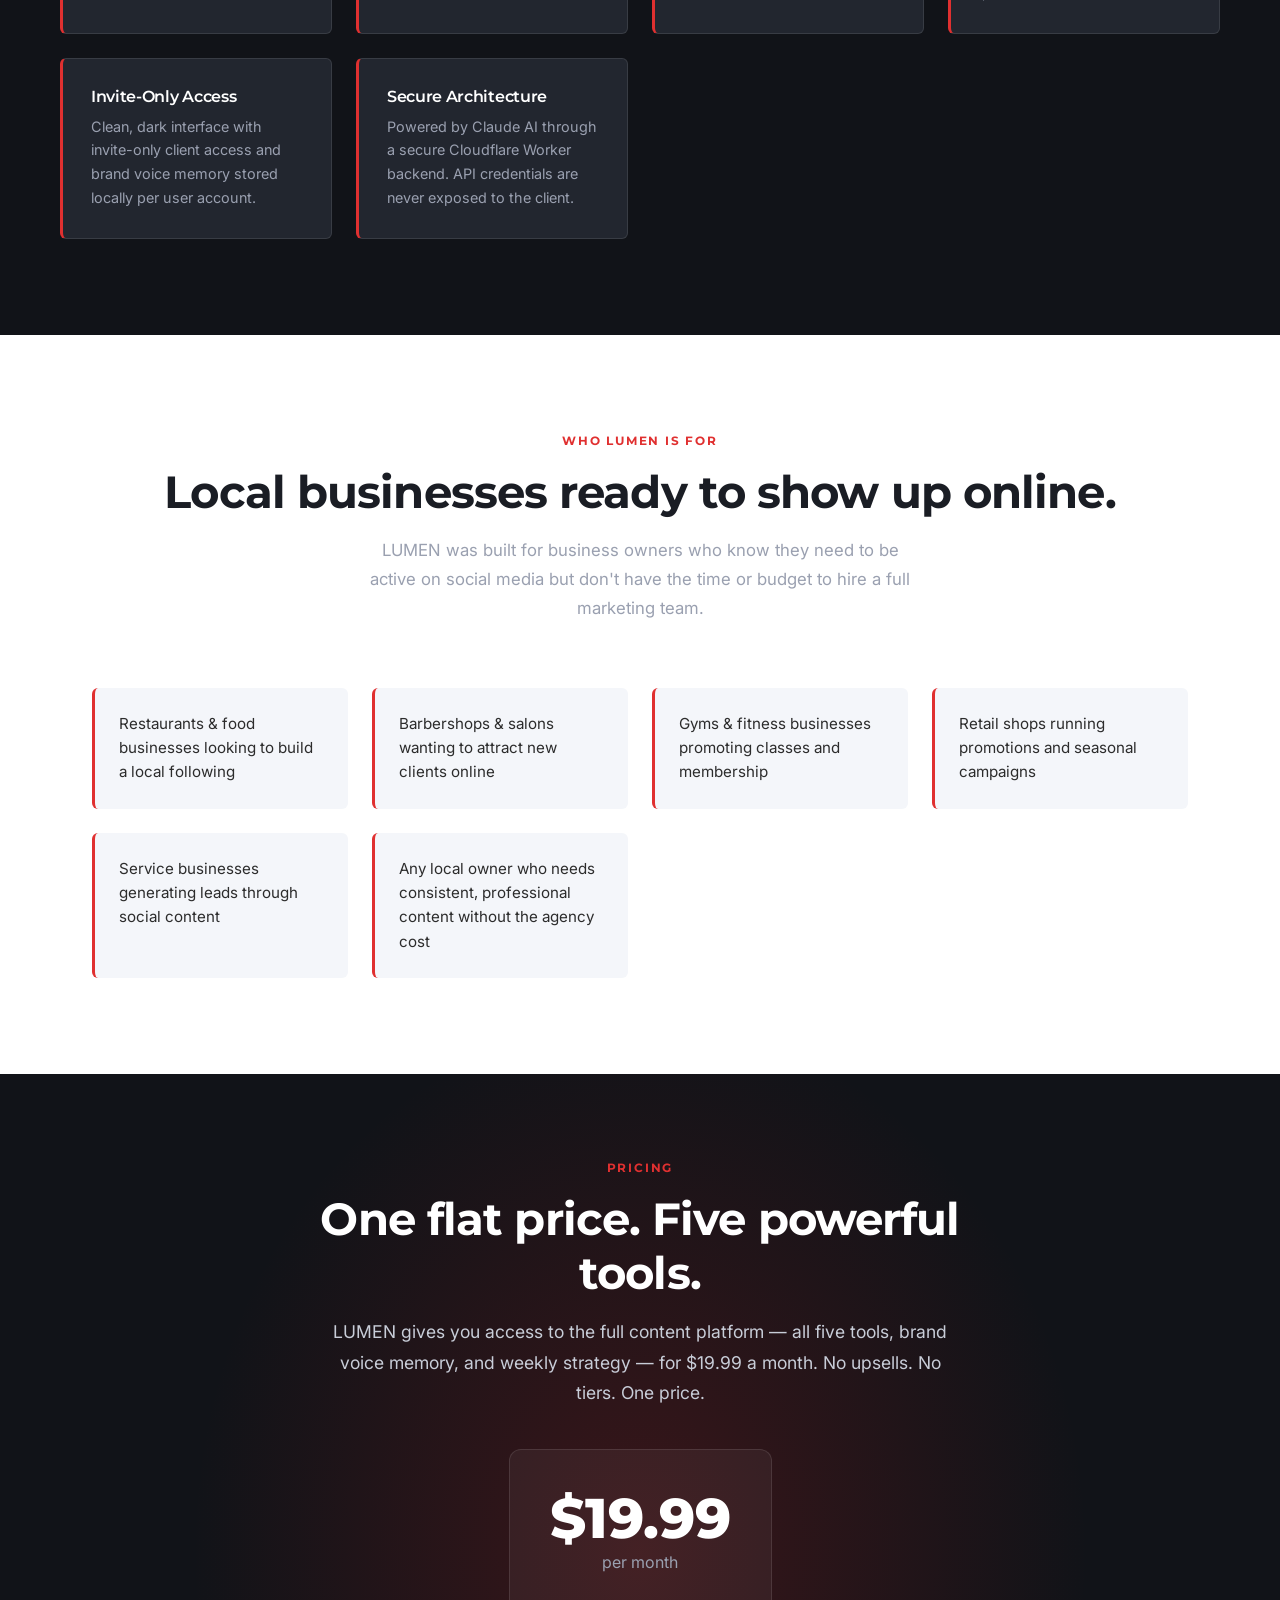
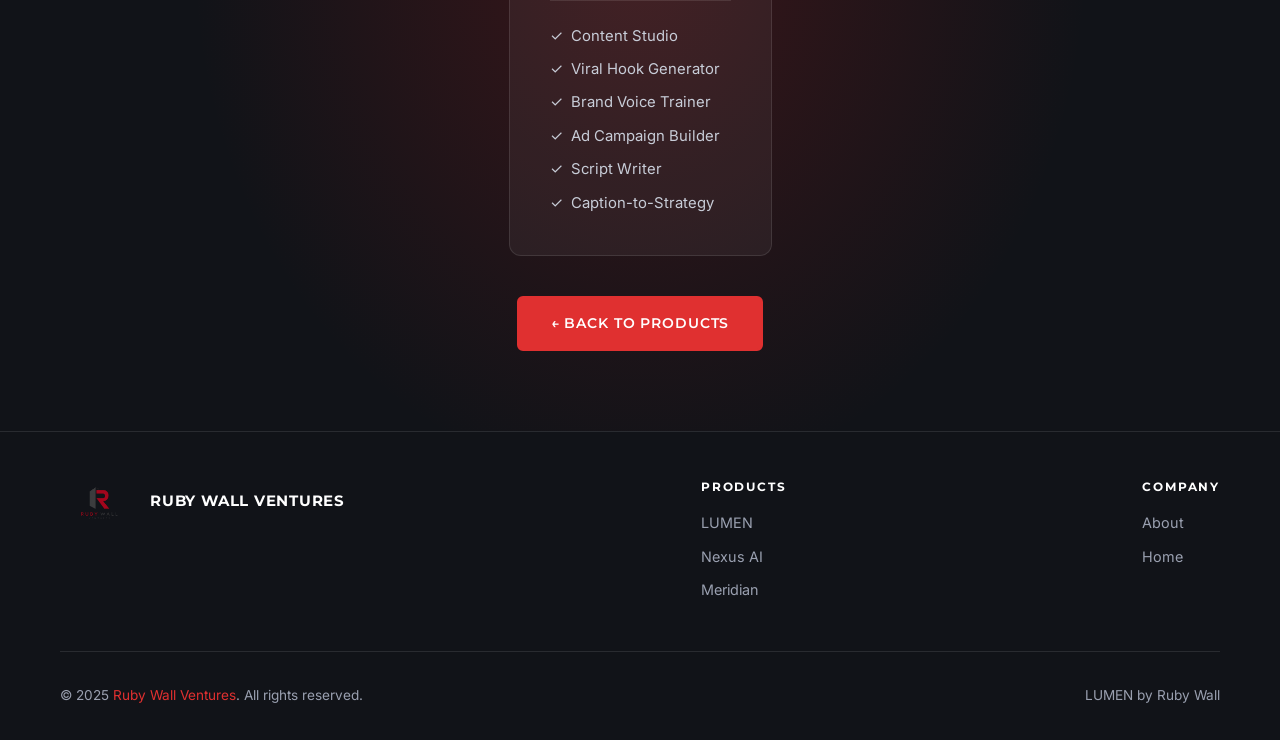
==== commit a5da4d04: "Update lumen.html" ====
--- a/lumen.html
+++ b/lumen.html
@@ -276,7 +276,7 @@
         </ul>
       </div>
       <div class="cta-actions">
-        <a href="index.html#products" class="btn btn-outline">&#8592; Back to Products</a>
+        <a href="index.html#products" class="btn btn-primary">&#8592; Back to Products</a>
       </div>
     </div>
   </section>
